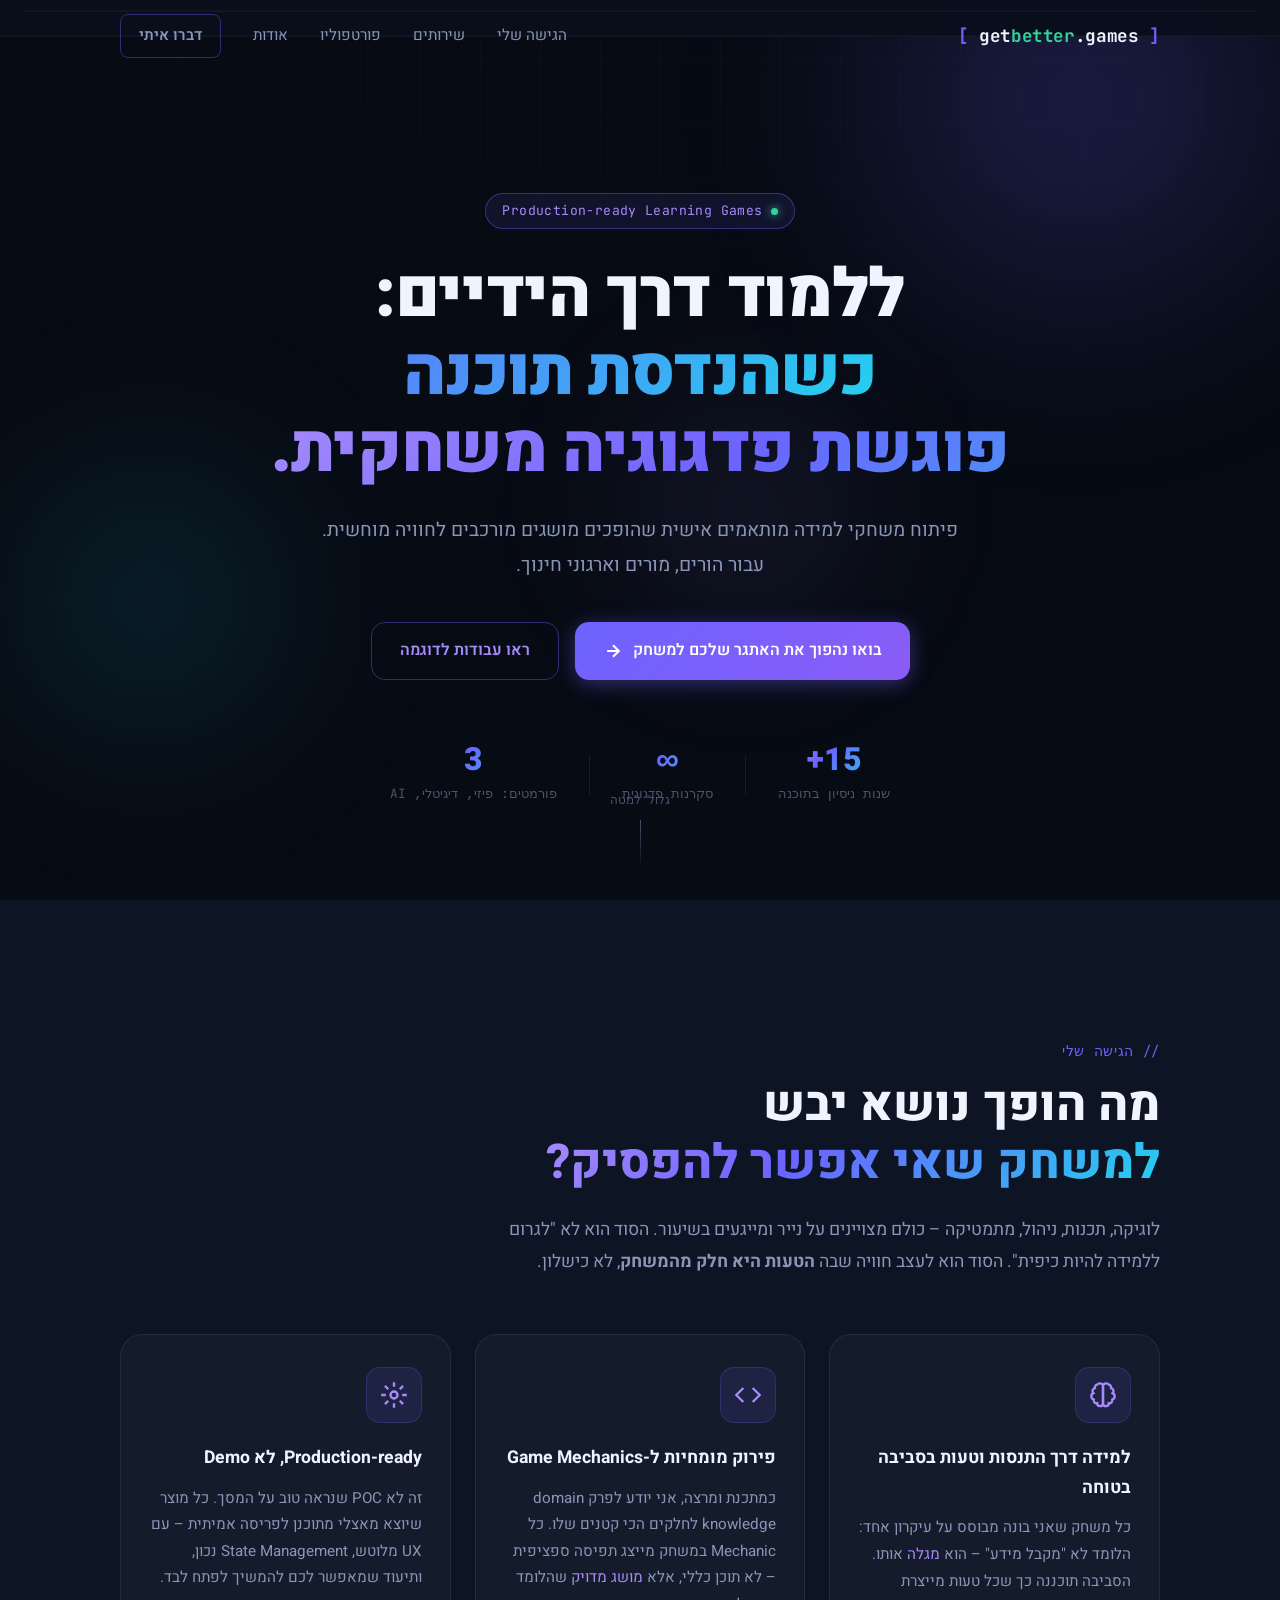
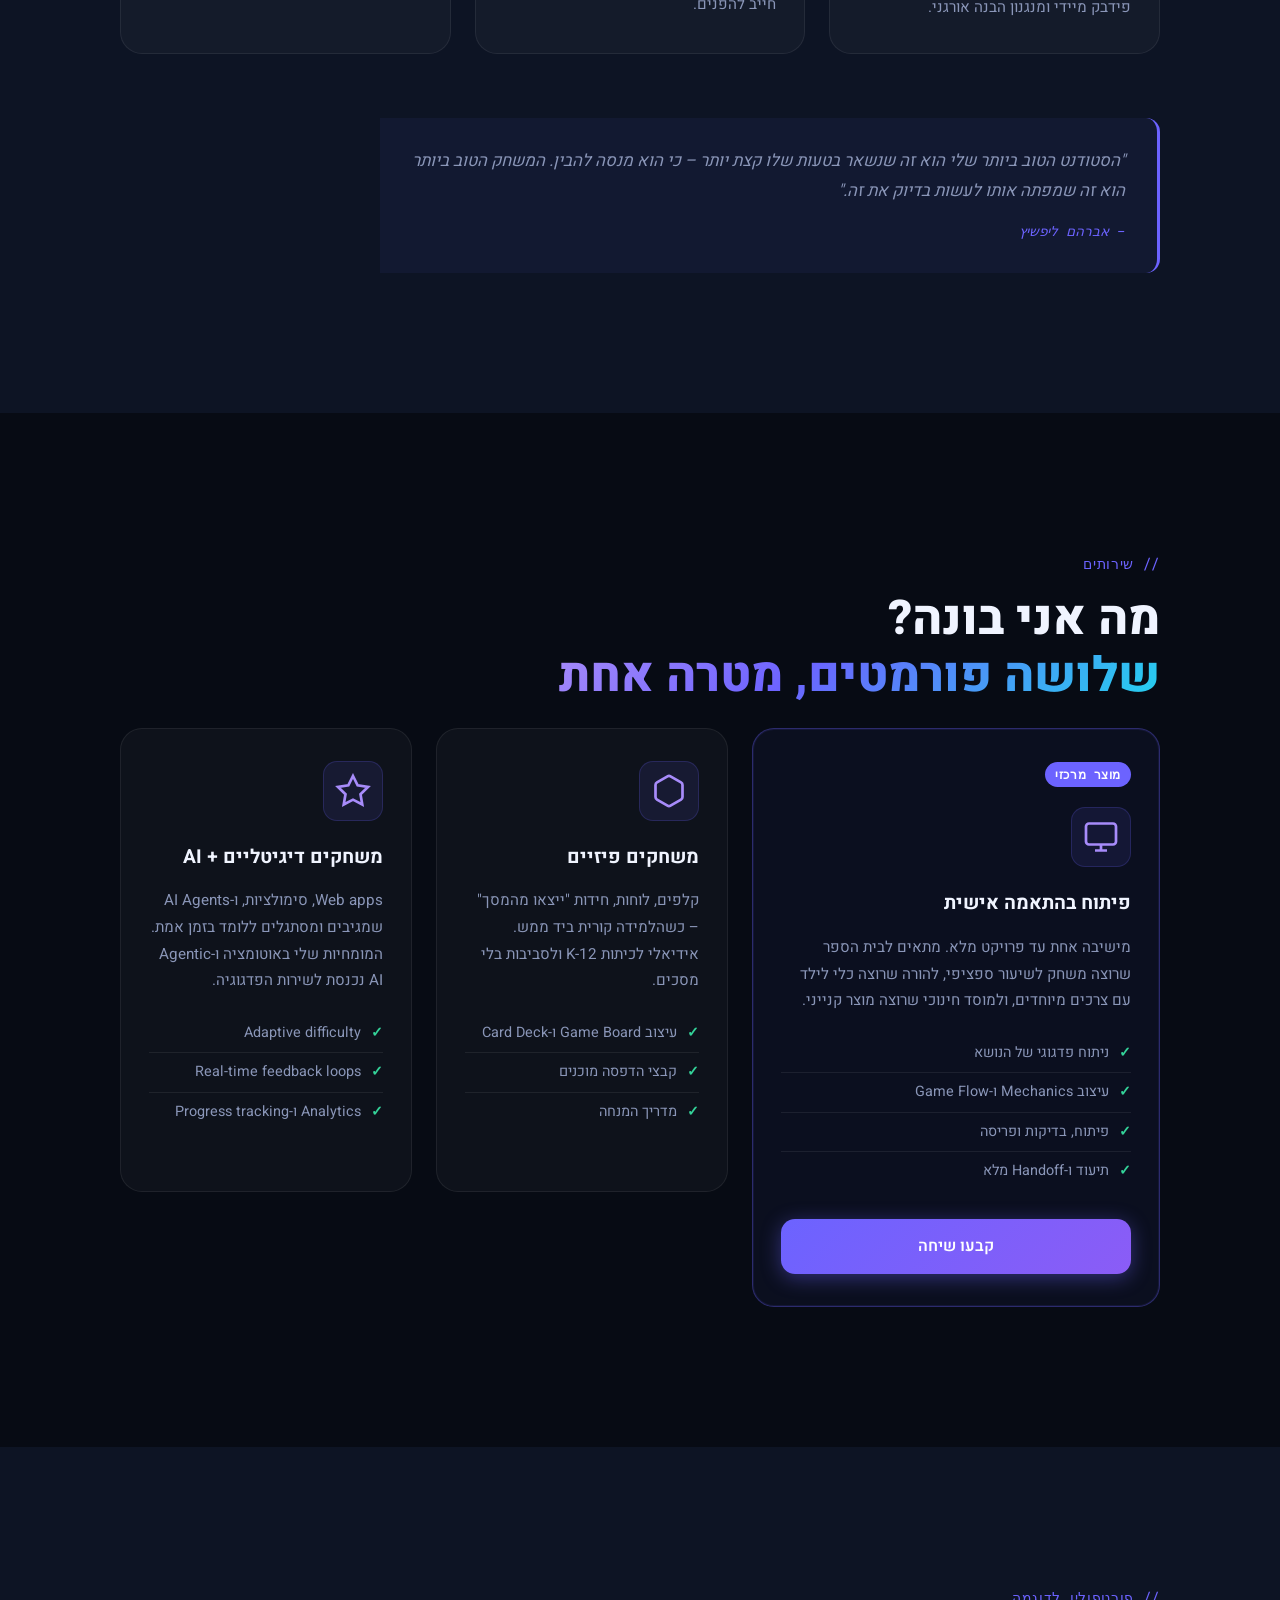
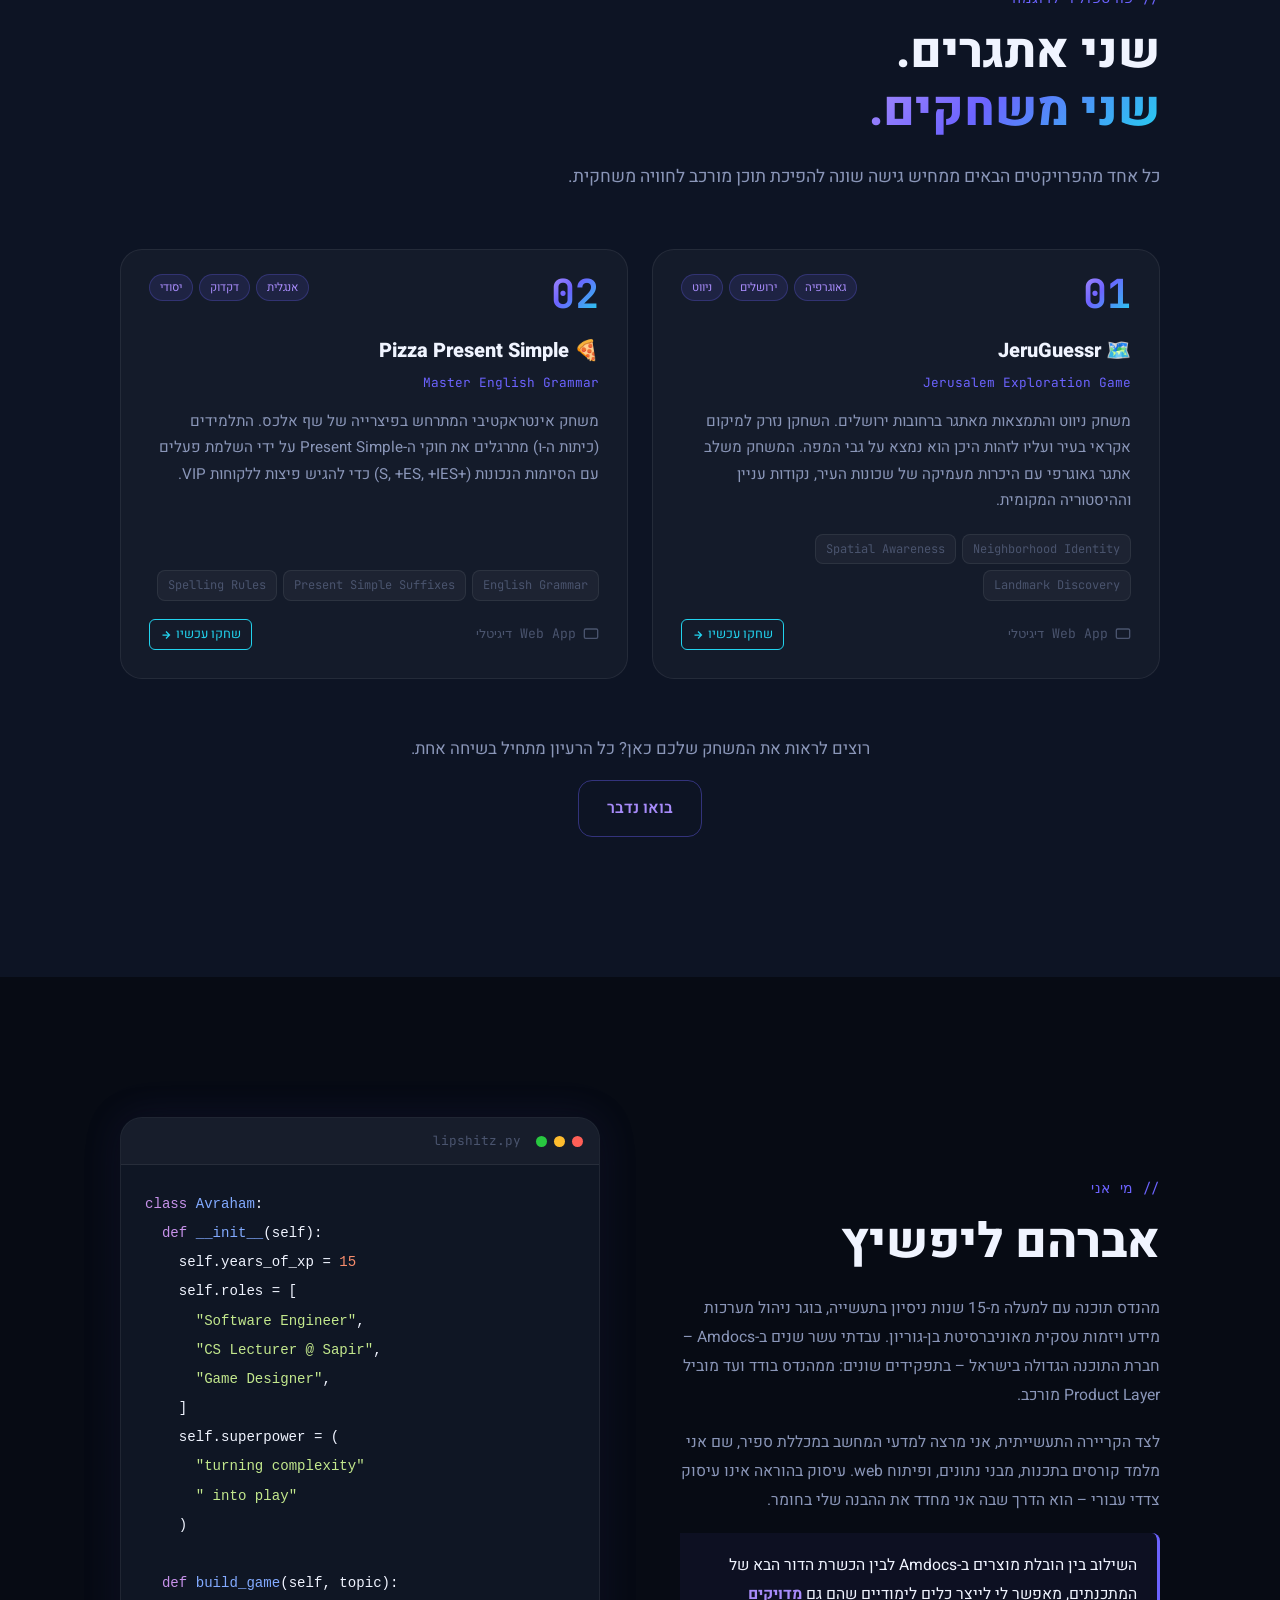
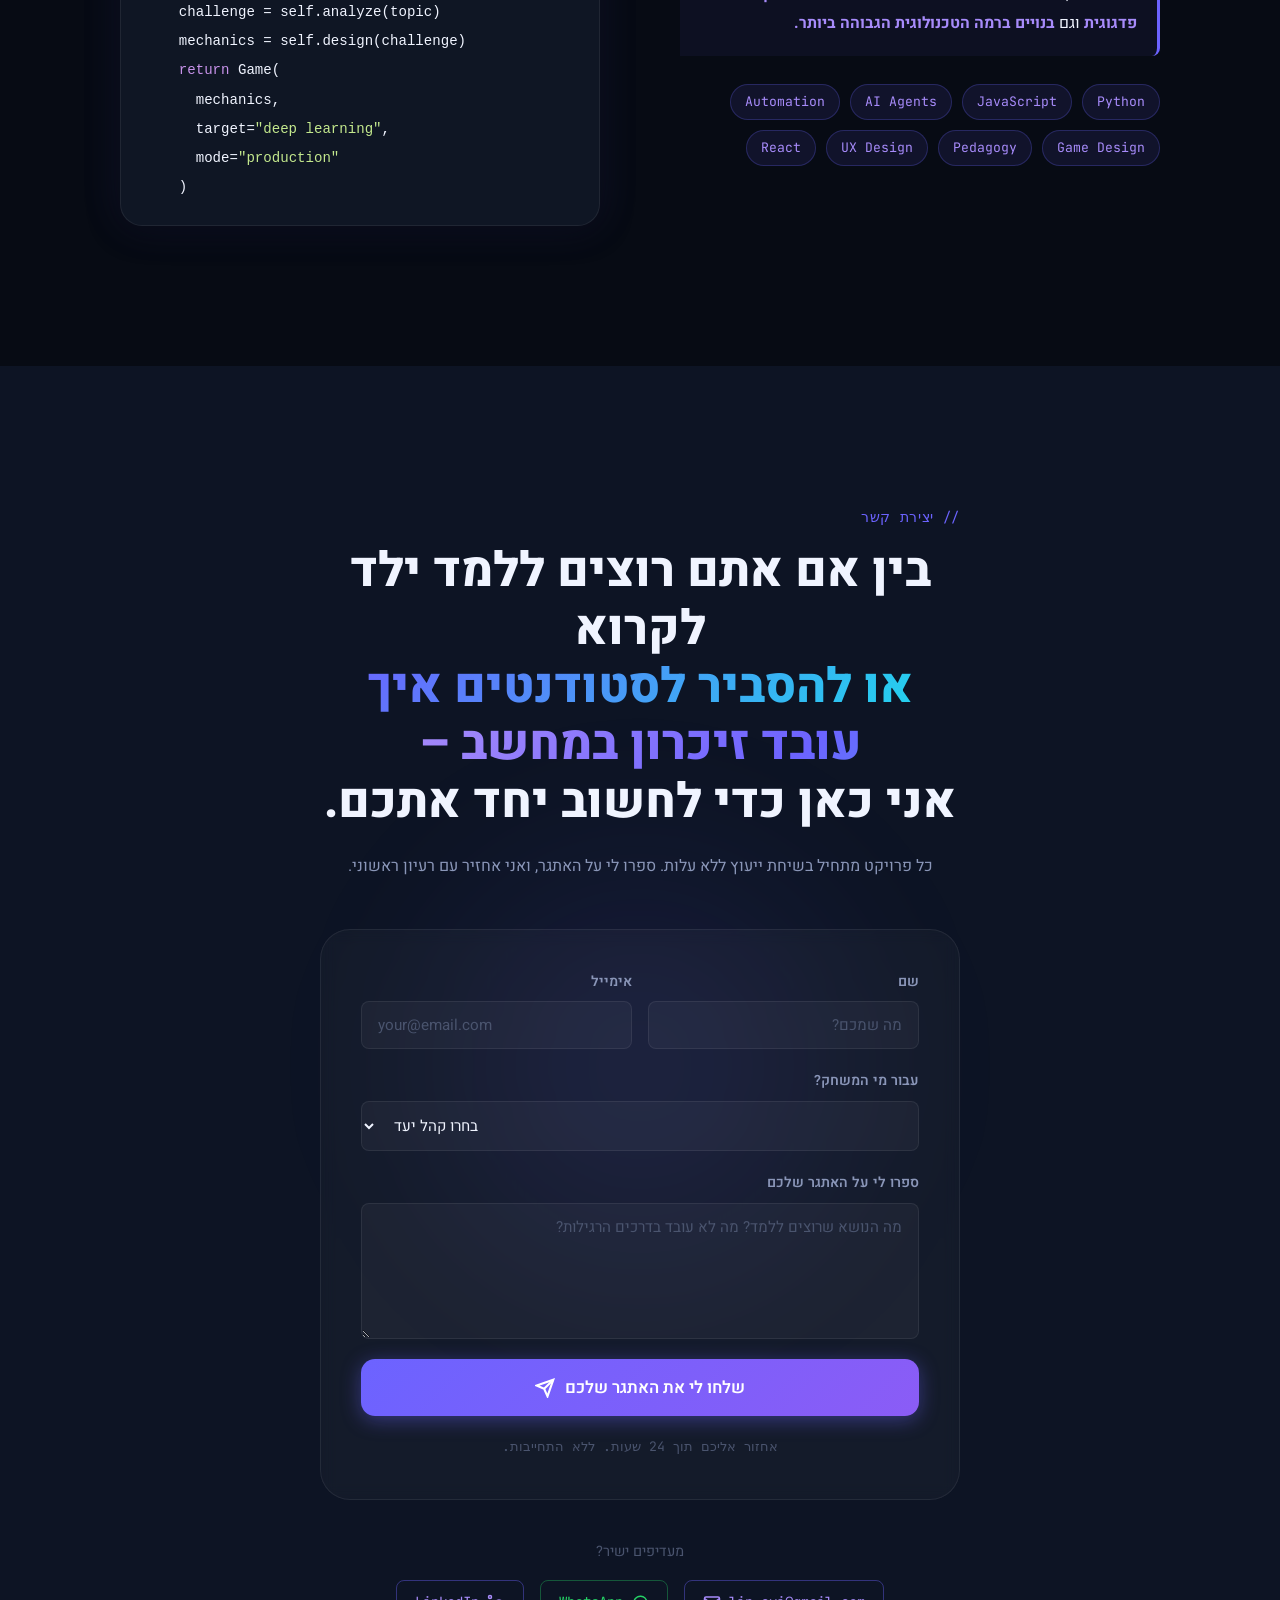
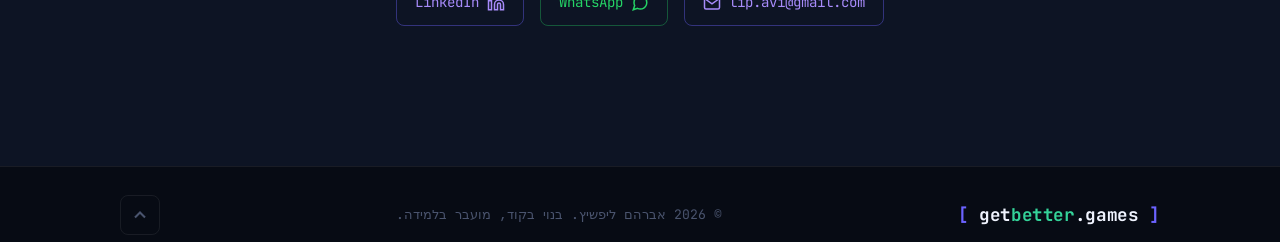
==== index.html @ 262bc6d1 "Initial commit with portfolio cleanup and CNAME for getbetter.games" ====
<!DOCTYPE html>
<html lang="he" dir="rtl">

<head>
  <meta charset="UTF-8" />
  <meta name="viewport" content="width=device-width, initial-scale=1.0" />
  <title>GetBetter.Games – פיתוח משחקי למידה מותאמים אישית | אברהם ליפשיץ</title>
  <meta name="description"
    content="פיתוח משחקי למידה מותאמים אישית לבתי ספר, הורים וארגוני חינוך. אברהם ליפשיץ – מהנדס תוכנה ומרצה בעל 15 שנות ניסיון, הופך נושאים מורכבים לחוויה משחקית מוחשית." />
  <meta property="og:title" content="GetBetter.Games – פיתוח משחקי למידה" />
  <meta property="og:description" content="כשהנדסת תוכנה פוגשת פדגוגיה משחקית. Production-ready learning games." />
  <meta property="og:type" content="website" />
  <link rel="preconnect" href="https://fonts.googleapis.com" />
  <link rel="preconnect" href="https://fonts.gstatic.com" crossorigin />
  <link
    href="https://fonts.googleapis.com/css2?family=Heebo:wght@300;400;500;600;700;800;900&family=JetBrains+Mono:wght@400;700&display=swap"
    rel="stylesheet" />
  <link rel="stylesheet" href="style.css" />
</head>

<body>

  <!-- ═══════════════ NAV ═══════════════ -->
  <header class="nav-bar" id="nav-bar">
    <div class="nav-inner container">
      <a href="#" class="logo" aria-label="GetBetter.Games">
        <span class="logo-bracket">[</span>
        <span class="logo-text">get<span class="accent">better</span>.games</span>
        <span class="logo-bracket">]</span>
      </a>
      <nav class="nav-links" aria-label="ניווט ראשי">
        <a href="#approach">הגישה שלי</a>
        <a href="#services">שירותים</a>
        <a href="#portfolio">פורטפוליו</a>
        <a href="#about">אודות</a>
        <a href="#contact" class="btn btn-ghost-small">דברו איתי</a>
      </nav>
      <button class="nav-hamburger" id="nav-hamburger" aria-label="תפריט">
        <span></span><span></span><span></span>
      </button>
    </div>
  </header>

  <div class="mobile-menu" id="mobile-menu">
    <nav>
      <a href="#approach" class="mobile-link">הגישה שלי</a>
      <a href="#services" class="mobile-link">שירותים</a>
      <a href="#portfolio" class="mobile-link">פורטפוליו</a>
      <a href="#about" class="mobile-link">אודות</a>
      <a href="#contact" class="mobile-link">יצירת קשר</a>
    </nav>
  </div>

  <main>

    <!-- ═══════════════ HERO ═══════════════ -->
    <section class="hero" id="home">
      <div class="hero-bg-grid"></div>
      <div class="hero-orb orb-1"></div>
      <div class="hero-orb orb-2"></div>
      <div class="hero-orb orb-3"></div>
      <div class="container hero-content">
        <div class="hero-badge">
          <span class="badge-dot"></span>
          <span>Production-ready Learning Games</span>
        </div>
        <h1 class="hero-title">
          ללמוד דרך הידיים:<br />
          <span class="gradient-text">כשהנדסת תוכנה<br />פוגשת פדגוגיה משחקית.</span>
        </h1>
        <p class="hero-subtitle">
          פיתוח משחקי למידה מותאמים אישית שהופכים מושגים מורכבים לחוויה מוחשית.<br />
          עבור הורים, מורים וארגוני חינוך.
        </p>
        <div class="hero-cta-group">
          <a href="#contact" class="btn btn-primary" id="hero-cta">
            <span>בואו נהפוך את האתגר שלכם למשחק</span>
            <svg width="20" height="20" viewBox="0 0 24 24" fill="none" stroke="currentColor" stroke-width="2.5">
              <path d="M5 12h14M12 5l7 7-7 7" />
            </svg>
          </a>
          <a href="#portfolio" class="btn btn-outline" id="hero-see-work">ראו עבודות לדוגמה</a>
        </div>
        <div class="hero-stats">
          <div class="stat">
            <span class="stat-number">15+</span>
            <span class="stat-label">שנות ניסיון בתוכנה</span>
          </div>
          <div class="stat-divider"></div>
          <div class="stat">
            <span class="stat-number">∞</span>
            <span class="stat-label">סקרנות פדגוגית</span>
          </div>
          <div class="stat-divider"></div>
          <div class="stat">
            <span class="stat-number">3</span>
            <span class="stat-label">פורמטים: פיזי, דיגיטלי, AI</span>
          </div>
        </div>
      </div>
      <div class="hero-scroll-hint">
        <span>גלול למטה</span>
        <div class="scroll-line"></div>
      </div>
    </section>

    <!-- ═══════════════ APPROACH ═══════════════ -->
    <section class="approach section" id="approach">
      <div class="container">
        <div class="section-label">// הגישה שלי</div>
        <h2 class="section-title">מה הופך נושא יבש<br /><span class="gradient-text">למשחק שאי אפשר להפסיק?</span></h2>
        <p class="section-sub">
          לוגיקה, תכנות, ניהול, מתמטיקה – כולם מצויינים על נייר ומייגעים בשיעור.
          הסוד הוא לא "לגרום ללמידה להיות כיפית". הסוד הוא לעצב חוויה שבה
          <strong>הטעות היא חלק מהמשחק</strong>, לא כישלון.
        </p>

        <div class="approach-grid">
          <div class="approach-card" id="approach-card-1">
            <div class="approach-icon">
              <svg width="28" height="28" viewBox="0 0 24 24" fill="none" stroke="currentColor" stroke-width="2">
                <path
                  d="M9.5 2A2.5 2.5 0 0 1 12 4.5v15a2.5 2.5 0 0 1-4.96-.46 2.5 2.5 0 0 1-2.96-3.08 3 3 0 0 1-.34-5.58 2.5 2.5 0 0 1 1.32-4.24 2.5 2.5 0 0 1 1.98-3A2.5 2.5 0 0 1 9.5 2Z" />
                <path
                  d="M14.5 2A2.5 2.5 0 0 0 12 4.5v15a2.5 2.5 0 0 0 4.96-.46 2.5 2.5 0 0 0 2.96-3.08 3 3 0 0 0 .34-5.58 2.5 2.5 0 0 0-1.32-4.24 2.5 2.5 0 0 0-1.98-3A2.5 2.5 0 0 0 14.5 2Z" />
              </svg>
            </div>
            <h3>למידה דרך התנסות וטעות בסביבה בטוחה</h3>
            <p>כל משחק שאני בונה מבוסס על עיקרון אחד: הלומד לא "מקבל מידע" – הוא <em>מגלה</em> אותו. הסביבה תוכננה כך
              שכל טעות מייצרת פידבק מיידי ומנגנון הבנה אורגני.</p>
          </div>
          <div class="approach-card" id="approach-card-2">
            <div class="approach-icon">
              <svg width="28" height="28" viewBox="0 0 24 24" fill="none" stroke="currentColor" stroke-width="2">
                <polyline points="16 18 22 12 16 6" />
                <polyline points="8 6 2 12 8 18" />
              </svg>
            </div>
            <h3>פירוק מומחיות ל-Game Mechanics</h3>
            <p>כמתכנת ומרצה, אני יודע לפרק domain knowledge לחלקים הכי קטנים שלו. כל Mechanic במשחק מייצג תפיסה ספציפית
              – לא תוכן כללי, אלא <em>מושג מדויק</em> שהלומד חייב להפנים.</p>
          </div>
          <div class="approach-card" id="approach-card-3">
            <div class="approach-icon">
              <svg width="28" height="28" viewBox="0 0 24 24" fill="none" stroke="currentColor" stroke-width="2">
                <circle cx="12" cy="12" r="3" />
                <path
                  d="M12 1v4M12 19v4M4.22 4.22l2.83 2.83M16.95 16.95l2.83 2.83M1 12h4M19 12h4M4.22 19.78l2.83-2.83M16.95 7.05l2.83-2.83" />
              </svg>
            </div>
            <h3>Production-ready, לא Demo</h3>
            <p>זה לא POC שנראה טוב על המסך. כל מוצר שיוצא מאצלי מתוכנן לפריסה אמיתית – עם UX מלוטש, State Management
              נכון, ותיעוד שמאפשר לכם להמשיך לפתח לבד.</p>
          </div>
        </div>

        <div class="approach-quote">
          <blockquote>
            "הסטודנט הטוב ביותר שלי הוא זה שנשאר בטעות שלו קצת יותר –
            כי הוא מנסה להבין. המשחק הטוב ביותר הוא זה שמפתה אותו לעשות בדיוק את זה."
          </blockquote>
          <cite>– אברהם ליפשיץ</cite>
        </div>
      </div>
    </section>

    <!-- ═══════════════ SERVICES ═══════════════ -->
    <section class="services section" id="services">
      <div class="container">
        <div class="section-label">// שירותים</div>
        <h2 class="section-title">מה אני בונה?<br /><span class="gradient-text">שלושה פורמטים, מטרה אחת</span></h2>

        <div class="services-grid">

          <div class="service-card service-card--featured" id="service-custom">
            <div class="service-tag">מוצר מרכזי</div>
            <div class="service-icon-wrap">
              <svg width="36" height="36" viewBox="0 0 24 24" fill="none" stroke="currentColor" stroke-width="1.8">
                <rect x="2" y="3" width="20" height="14" rx="2" />
                <line x1="8" y1="21" x2="16" y2="21" />
                <line x1="12" y1="17" x2="12" y2="21" />
              </svg>
            </div>
            <h3>פיתוח בהתאמה אישית</h3>
            <p>מישיבה אחת עד פרויקט מלא. מתאים לבית הספר שרוצה משחק לשיעור ספציפי, להורה שרוצה כלי לילד עם צרכים
              מיוחדים, ולמוסד חינוכי שרוצה מוצר קנייני.</p>
            <ul class="service-list">
              <li><span class="check">✓</span> ניתוח פדגוגי של הנושא</li>
              <li><span class="check">✓</span> עיצוב Mechanics ו-Game Flow</li>
              <li><span class="check">✓</span> פיתוח, בדיקות ופריסה</li>
              <li><span class="check">✓</span> תיעוד ו-Handoff מלא</li>
            </ul>
            <a href="#contact" class="btn btn-primary service-btn" id="service-custom-cta">קבעו שיחה</a>
          </div>

          <div class="service-card" id="service-physical">
            <div class="service-icon-wrap">
              <svg width="36" height="36" viewBox="0 0 24 24" fill="none" stroke="currentColor" stroke-width="1.8">
                <path
                  d="M21 16V8a2 2 0 0 0-1-1.73l-7-4a2 2 0 0 0-2 0l-7 4A2 2 0 0 0 3 8v8a2 2 0 0 0 1 1.73l7 4a2 2 0 0 0 2 0l7-4A2 2 0 0 0 21 16z" />
              </svg>
            </div>
            <h3>משחקים פיזיים</h3>
            <p>קלפים, לוחות, חידות "ייצאו מהמסך" – כשהלמידה קורית ביד ממש. אידיאלי לכיתות K-12 ולסביבות בלי מסכים.</p>
            <ul class="service-list">
              <li><span class="check">✓</span> עיצוב Game Board ו-Card Deck</li>
              <li><span class="check">✓</span> קבצי הדפסה מוכנים</li>
              <li><span class="check">✓</span> מדריך המנחה</li>
            </ul>
          </div>

          <div class="service-card" id="service-digital">
            <div class="service-icon-wrap">
              <svg width="36" height="36" viewBox="0 0 24 24" fill="none" stroke="currentColor" stroke-width="1.8">
                <polygon
                  points="12 2 15.09 8.26 22 9.27 17 14.14 18.18 21.02 12 17.77 5.82 21.02 7 14.14 2 9.27 8.91 8.26 12 2" />
              </svg>
            </div>
            <h3>משחקים דיגיטליים + AI</h3>
            <p>Web apps, סימולציות, ו-AI Agents שמגיבים ומסתגלים ללומד בזמן אמת. המומחיות שלי באוטומציה ו-Agentic AI
              נכנסת לשירות הפדגוגיה.</p>
            <ul class="service-list">
              <li><span class="check">✓</span> Adaptive difficulty</li>
              <li><span class="check">✓</span> Real-time feedback loops</li>
              <li><span class="check">✓</span> Analytics ו-Progress tracking</li>
            </ul>
          </div>

        </div>
      </div>
    </section>

    <!-- ═══════════════ PORTFOLIO ═══════════════ -->
    <section class="portfolio section" id="portfolio">
      <div class="container">
        <div class="section-label">// פורטפוליו לדוגמה</div>
        <h2 class="section-title">שני אתגרים.<br /><span class="gradient-text">שני משחקים.</span></h2>
        <p class="section-sub">כל אחד מהפרויקטים הבאים ממחיש גישה שונה להפיכת תוכן מורכב לחוויה משחקית.</p>

        <div class="portfolio-grid">

          <article class="portfolio-card" id="portfolio-jeruguesser">
            <div class="portfolio-card-header">
              <div class="portfolio-number">01</div>
              <div class="portfolio-tags">
                <span class="tag">גאוגרפיה</span>
                <span class="tag">ירושלים</span>
                <span class="tag">ניווט</span>
              </div>
            </div>
            <div class="portfolio-card-body">
              <h3>🗺️ JeruGuessr</h3>
              <p class="portfolio-tagline">Jerusalem Exploration Game</p>
              <p class="portfolio-desc">
                משחק ניווט והתמצאות מאתגר ברחובות ירושלים. השחקן נזרק למיקום אקראי בעיר ועליו לזהות היכן הוא נמצא על גבי
                המפה. המשחק משלב אתגר גאוגרפי עם היכרות מעמיקה של שכונות העיר, נקודות עניין וההיסטוריה המקומית.
              </p>
              <div class="portfolio-skills">
                <span>Neighborhood Identity</span>
                <span>Spatial Awareness</span>
                <span>Landmark Discovery</span>
              </div>
              <div class="portfolio-format-row"
                style="display: flex; justify-content: space-between; align-items: center; margin-top: auto;">
                <div class="portfolio-format">
                  <svg width="16" height="16" viewBox="0 0 24 24" fill="none" stroke="currentColor" stroke-width="2">
                    <rect x="2" y="3" width="20" height="14" rx="2" />
                  </svg>
                  <span>Web App דיגיטלי</span>
                </div>
                <a href="https://jeruguesser.getbetter.games" target="_blank" rel="noopener noreferrer"
                  class="btn-play-now"
                  style="font-size: 0.8rem; color: var(--accent-cyan); display: flex; align-items: center; gap: 4px; border: 1px solid var(--accent-cyan); padding: 4px 10px; border-radius: 6px; transition: all 0.2s;">
                  <span>שחקו עכשיו</span>
                  <svg width="12" height="12" viewBox="0 0 24 24" fill="none" stroke="currentColor" stroke-width="2.5">
                    <path d="M5 12h14M12 5l7 7-7 7" />
                  </svg>
                </a>
              </div>
            </div>
          </article>

          <article class="portfolio-card" id="portfolio-pizza">
            <div class="portfolio-card-header">
              <div class="portfolio-number">02</div>
              <div class="portfolio-tags">
                <span class="tag">אנגלית</span>
                <span class="tag">דקדוק</span>
                <span class="tag">יסודי</span>
              </div>
            </div>
            <div class="portfolio-card-body">
              <h3>🍕 Pizza Present Simple</h3>
              <p class="portfolio-tagline">Master English Grammar</p>
              <p class="portfolio-desc">
                משחק אינטראקטיבי המתרחש בפיצרייה של שף אלכס. התלמידים (כיתות ה-ו) מתרגלים את חוקי ה-Present Simple על ידי
                השלמת פעלים עם הסיומות הנכונות (+S, +ES, +IES) כדי להגיש פיצות ללקוחות VIP.
              </p>
              <div class="portfolio-skills">
                <span>English Grammar</span>
                <span>Present Simple Suffixes</span>
                <span>Spelling Rules</span>
              </div>
              <div class="portfolio-format-row"
                style="display: flex; justify-content: space-between; align-items: center; margin-top: auto;">
                <div class="portfolio-format">
                  <svg width="16" height="16" viewBox="0 0 24 24" fill="none" stroke="currentColor" stroke-width="2">
                    <rect x="2" y="3" width="20" height="14" rx="2" />
                  </svg>
                  <span>Web App דיגיטלי</span>
                </div>
                <a href="https://pizza-present-simple.getbetter.games" target="_blank" rel="noopener noreferrer"
                  class="btn-play-now"
                  style="font-size: 0.8rem; color: var(--accent-cyan); display: flex; align-items: center; gap: 4px; border: 1px solid var(--accent-cyan); padding: 4px 10px; border-radius: 6px; transition: all 0.2s;">
                  <span>שחקו עכשיו</span>
                  <svg width="12" height="12" viewBox="0 0 24 24" fill="none" stroke="currentColor" stroke-width="2.5">
                    <path d="M5 12h14M12 5l7 7-7 7" />
                  </svg>
                </a>
              </div>
            </div>
          </article>

        </div>

        <div class="portfolio-cta">
          <p>רוצים לראות את המשחק שלכם כאן? כל הרעיון מתחיל בשיחה אחת.</p>
          <a href="#contact" class="btn btn-outline" id="portfolio-to-contact">בואו נדבר</a>
        </div>
      </div>
    </section>

    <!-- ═══════════════ ABOUT ═══════════════ -->
    <section class="about section" id="about">
      <div class="container about-container">
        <div class="about-text">
          <div class="section-label">// מי אני</div>
          <h2 class="section-title">אברהם ליפשיץ</h2>
          <div class="about-body">
            <p>
              מהנדס תוכנה עם למעלה מ-15 שנות ניסיון בתעשייה, בוגר ניהול מערכות מידע ויזמות עסקית מאוניברסיטת בן-גוריון.
              עבדתי עשר שנים ב-Amdocs – חברת התוכנה הגדולה בישראל – בתפקידים שונים: ממהנדס בודד ועד מוביל Product Layer
              מורכב.
            </p>
            <p>
              לצד הקריירה התעשייתית, אני מרצה למדעי המחשב במכללת ספיר, שם אני מלמד קורסים בתכנות, מבני נתונים, ופיתוח
              web. עיסוק בהוראה אינו עיסוק צדדי עבורי – הוא הדרך שבה אני מחדד את ההבנה שלי בחומר.
            </p>
            <p class="about-highlight">
              השילוב בין הובלת מוצרים ב-Amdocs לבין הכשרת הדור הבא של המתכנתים, מאפשר לי לייצר כלים לימודיים שהם גם
              <strong>מדויקים פדגוגית</strong> וגם <strong>בנויים ברמה הטכנולוגית הגבוהה ביותר.</strong>
            </p>
          </div>
          <div class="about-skills">
            <span class="skill-pill">Python</span>
            <span class="skill-pill">JavaScript</span>
            <span class="skill-pill">AI Agents</span>
            <span class="skill-pill">Automation</span>
            <span class="skill-pill">Game Design</span>
            <span class="skill-pill">Pedagogy</span>
            <span class="skill-pill">UX Design</span>
            <span class="skill-pill">React</span>
          </div>
        </div>
        <div class="about-visual" aria-hidden="true">
          <div class="code-window">
            <div class="code-window-bar">
              <span class="dot red"></span>
              <span class="dot yellow"></span>
              <span class="dot green"></span>
              <span class="code-window-title">lipshitz.py</span>
            </div>
            <pre class="code-content"><code><span class="kw">class</span> <span class="cls">Avraham</span>:
  <span class="kw">def</span> <span class="fn">__init__</span>(self):
    self.years_of_xp = <span class="num">15</span>
    self.roles = [
      <span class="str">"Software Engineer"</span>,
      <span class="str">"CS Lecturer @ Sapir"</span>,
      <span class="str">"Game Designer"</span>,
    ]
    self.superpower = (
      <span class="str">"turning complexity"</span>
      <span class="str">" into play"</span>
    )

  <span class="kw">def</span> <span class="fn">build_game</span>(self, topic):
    challenge = self.analyze(topic)
    mechanics = self.design(challenge)
    <span class="kw">return</span> Game(
      mechanics,
      target=<span class="str">"deep learning"</span>,
      mode=<span class="str">"production"</span>
    )</code></pre>
          </div>
        </div>
      </div>
    </section>

    <!-- ═══════════════ CONTACT ═══════════════ -->
    <section class="contact section" id="contact">
      <div class="contact-bg-orb"></div>
      <div class="container contact-inner">
        <div class="section-label">// יצירת קשר</div>
        <h2 class="section-title">
          בין אם אתם רוצים ללמד ילד לקרוא<br />
          <span class="gradient-text">או להסביר לסטודנטים איך עובד זיכרון במחשב –</span><br />
          אני כאן כדי לחשוב יחד אתכם.
        </h2>
        <p class="contact-sub">כל פרויקט מתחיל בשיחת ייעוץ ללא עלות. ספרו לי על האתגר, ואני אחזיר עם רעיון ראשוני.</p>

        <form class="contact-form" id="contact-form" novalidate>
          <div class="form-row">
            <div class="form-group">
              <label for="contact-name">שם</label>
              <input type="text" id="contact-name" name="name" placeholder="מה שמכם?" required />
            </div>
            <div class="form-group">
              <label for="contact-email">אימייל</label>
              <input type="email" id="contact-email" name="email" placeholder="your@email.com" dir="ltr" required />
            </div>
          </div>
          <div class="form-group">
            <label for="contact-audience">עבור מי המשחק?</label>
            <select id="contact-audience" name="audience">
              <option value="" disabled selected>בחרו קהל יעד</option>
              <option value="kids">ילדים (גן–כיתה ו')</option>
              <option value="teens">בני נוער (חטיבה–תיכון)</option>
              <option value="students">סטודנטים / מכללה</option>
              <option value="org">ארגון / עסק</option>
              <option value="other">אחר</option>
            </select>
          </div>
          <div class="form-group">
            <label for="contact-message">ספרו לי על האתגר שלכם</label>
            <textarea id="contact-message" name="message" rows="5"
              placeholder="מה הנושא שרוצים ללמד? מה לא עובד בדרכים הרגילות?"></textarea>
          </div>
          <button type="submit" class="btn btn-primary contact-submit" id="contact-submit">
            <span>שלחו לי את האתגר שלכם</span>
            <svg width="20" height="20" viewBox="0 0 24 24" fill="none" stroke="currentColor" stroke-width="2.5">
              <line x1="22" y1="2" x2="11" y2="13" />
              <polygon points="22 2 15 22 11 13 2 9 22 2" />
            </svg>
          </button>
          <p class="form-note">אחזור אליכם תוך 24 שעות. ללא התחייבות.</p>
        </form>

        <div class="contact-alternatives">
          <p>מעדיפים ישיר?</p>
          <div class="contact-links">
            <a href="mailto:lip.avi@gmail.com" class="contact-link" id="contact-email-link" dir="ltr">
              <svg width="18" height="18" viewBox="0 0 24 24" fill="none" stroke="currentColor" stroke-width="2">
                <path d="M4 4h16c1.1 0 2 .9 2 2v12c0 1.1-.9 2-2 2H4c-1.1 0-2-.9-2-2V6c0-1.1.9-2 2-2z" />
                <polyline points="22,6 12,13 2,6" />
              </svg>
              lip.avi@gmail.com
            </a>
            <a href="https://wa.me/972508853348" target="_blank" rel="noopener noreferrer"
              class="contact-link contact-link--whatsapp" id="contact-whatsapp-link">
              <svg width="18" height="18" viewBox="0 0 24 24" fill="none" stroke="currentColor" stroke-width="2">
                <path
                  d="M21 11.5a8.38 8.38 0 0 1-.9 3.8 8.5 8.5 0 0 1-7.6 4.7 8.38 8.38 0 0 1-3.8-.9L3 21l1.9-5.7a8.38 8.38 0 0 1-.9-3.8 8.5 8.5 0 0 1 4.7-7.6 8.38 8.38 0 0 1 3.8-.9h.5a8.48 8.48 0 0 1 8 8v.5z" />
              </svg>
              WhatsApp
            </a>
            <a href="https://www.linkedin.com/in/avrahamlipscitz/" target="_blank" rel="noopener noreferrer"
              class="contact-link" id="contact-linkedin-link">
              <svg width="18" height="18" viewBox="0 0 24 24" fill="none" stroke="currentColor" stroke-width="2">
                <path d="M16 8a6 6 0 0 1 6 6v7h-4v-7a2 2 0 0 0-2-2 2 2 0 0 0-2 2v7h-4v-7a6 6 0 0 1 6-6z" />
                <rect x="2" y="9" width="4" height="12" />
                <circle cx="4" cy="4" r="2" />
              </svg>
              LinkedIn
            </a>
          </div>
        </div>
      </div>
    </section>

  </main>

  <!-- ═══════════════ FOOTER ═══════════════ -->
  <footer class="footer">
    <div class="container footer-inner">
      <a href="#" class="logo footer-logo">
        <span class="logo-bracket">[</span>
        <span class="logo-text">get<span class="accent">better</span>.games</span>
        <span class="logo-bracket">]</span>
      </a>
      <p class="footer-copy">© 2026 אברהם ליפשיץ. בנוי בקוד, מועבר בלמידה.</p>
      <a href="#home" class="back-to-top" id="back-to-top" aria-label="חזרה לראש הדף">
        <svg width="20" height="20" viewBox="0 0 24 24" fill="none" stroke="currentColor" stroke-width="2.5">
          <polyline points="18 15 12 9 6 15" />
        </svg>
      </a>
    </div>
  </footer>

  <script src="main.js"></script>
</body>

</html>
---- style.css ----
/* ═══════════════════════════════════════════
   GETBETTER.GAMES — Premium RTL Stylesheet
   ═══════════════════════════════════════════ */

/* ─── Tokens ─── */
:root {
  --bg-0: #070b14;
  --bg-1: #0d1424;
  --bg-2: #101d35;
  --bg-card: rgba(255, 255, 255, 0.03);
  --bg-card-hover: rgba(255, 255, 255, 0.06);

  --accent-1: #6c63ff;
  --accent-2: #a78bfa;
  --accent-glow: rgba(108, 99, 255, 0.35);
  --accent-green: #34d399;
  --accent-cyan: #22d3ee;

  --text-primary: #f0f4ff;
  --text-secondary: #8a96b8;
  --text-muted: #4a546e;

  --border: rgba(255, 255, 255, 0.07);
  --border-accent: rgba(108, 99, 255, 0.4);

  --radius-sm: 8px;
  --radius-md: 14px;
  --radius-lg: 22px;
  --radius-xl: 30px;

  --shadow-card: 0 4px 32px rgba(0, 0, 0, 0.4);
  --shadow-glow: 0 0 60px rgba(108, 99, 255, 0.2);

  --gradient-text: linear-gradient(135deg, #a78bfa 0%, #6c63ff 40%, #22d3ee 100%);
  --gradient-btn: linear-gradient(135deg, #6c63ff 0%, #8b5cf6 100%);
  --gradient-hero: radial-gradient(ellipse 100% 80% at 60% 0%, rgba(108, 99, 255, 0.18) 0%, transparent 70%);

  --font-body: 'Heebo', sans-serif;
  --font-mono: 'JetBrains Mono', monospace;

  --nav-h: 72px;
  --section-gap: clamp(80px, 12vw, 140px);
}

/* ─── Reset ─── */
*, *::before, *::after { box-sizing: border-box; margin: 0; padding: 0; }

html {
  scroll-behavior: smooth;
  scroll-padding-top: var(--nav-h);
}

body {
  font-family: var(--font-body);
  background-color: var(--bg-0);
  color: var(--text-primary);
  direction: rtl;
  overflow-x: hidden;
  line-height: 1.7;
  -webkit-font-smoothing: antialiased;
}

img { max-width: 100%; display: block; }
a { text-decoration: none; color: inherit; }
ul { list-style: none; }

/* ─── Container ─── */
.container {
  max-width: 1160px;
  margin: 0 auto;
  padding: 0 clamp(20px, 5vw, 60px);
}

/* ─── Typography helpers ─── */
.gradient-text {
  background: var(--gradient-text);
  -webkit-background-clip: text;
  -webkit-text-fill-color: transparent;
  background-clip: text;
}

.section-label {
  font-family: var(--font-mono);
  font-size: 0.85rem;
  color: var(--accent-1);
  letter-spacing: 0.05em;
  margin-bottom: 14px;
}

.section-title {
  font-size: clamp(1.9rem, 4vw, 3rem);
  font-weight: 800;
  line-height: 1.2;
  margin-bottom: 22px;
}

.section-sub {
  font-size: 1.1rem;
  color: var(--text-secondary);
  max-width: 680px;
  margin-bottom: 56px;
  line-height: 1.8;
}

.section {
  padding: var(--section-gap) 0;
}

/* ─── Buttons ─── */
.btn {
  display: inline-flex;
  align-items: center;
  gap: 10px;
  font-family: var(--font-body);
  font-size: 1rem;
  font-weight: 600;
  padding: 14px 28px;
  border-radius: var(--radius-md);
  cursor: pointer;
  transition: all 0.25s ease;
  border: none;
  white-space: nowrap;
}

.btn-primary {
  background: var(--gradient-btn);
  color: #fff;
  box-shadow: 0 4px 20px rgba(108, 99, 255, 0.4);
}
.btn-primary:hover {
  transform: translateY(-2px);
  box-shadow: 0 8px 32px rgba(108, 99, 255, 0.6);
}
.btn-primary:active { transform: translateY(0); }

.btn-outline {
  background: transparent;
  color: var(--accent-2);
  border: 1.5px solid var(--border-accent);
}
.btn-outline:hover {
  background: rgba(108, 99, 255, 0.1);
  border-color: var(--accent-1);
}

.btn-ghost-small {
  background: transparent;
  border: 1.5px solid var(--border-accent);
  color: var(--accent-2);
  font-size: 0.9rem;
  padding: 8px 18px;
  border-radius: var(--radius-sm);
}
.btn-ghost-small:hover { background: rgba(108, 99, 255, 0.12); }


/* ══════════════════════════════════════════
   NAV
══════════════════════════════════════════ */
.nav-bar {
  position: fixed;
  top: 0;
  right: 0;
  left: 0;
  height: var(--nav-h);
  z-index: 100;
  transition: background 0.3s, box-shadow 0.3s;
}
.nav-bar.scrolled {
  background: rgba(7, 11, 20, 0.85);
  backdrop-filter: blur(16px);
  -webkit-backdrop-filter: blur(16px);
  box-shadow: 0 1px 0 var(--border);
}

.nav-inner {
  display: flex;
  align-items: center;
  justify-content: space-between;
  height: 100%;
}

.logo {
  font-family: var(--font-mono);
  font-size: 1.1rem;
  font-weight: 700;
  color: var(--text-primary);
  letter-spacing: -0.02em;
}
.logo-bracket { color: var(--accent-1); }
.accent { color: var(--accent-green); }

.nav-links {
  display: flex;
  align-items: center;
  gap: 32px;
}
.nav-links a {
  font-size: 0.95rem;
  color: var(--text-secondary);
  transition: color 0.2s;
}
.nav-links a:hover { color: var(--text-primary); }

.nav-hamburger {
  display: none;
  flex-direction: column;
  gap: 5px;
  background: none;
  border: none;
  cursor: pointer;
  padding: 4px;
}
.nav-hamburger span {
  display: block;
  width: 24px;
  height: 2px;
  background: var(--text-secondary);
  border-radius: 2px;
  transition: all 0.3s;
}

/* ─── Mobile Menu ─── */
.mobile-menu {
  position: fixed;
  top: var(--nav-h);
  right: 0;
  left: 0;
  background: rgba(10, 15, 28, 0.98);
  backdrop-filter: blur(20px);
  z-index: 99;
  padding: 24px;
  transform: translateY(-110%);
  transition: transform 0.35s cubic-bezier(0.4, 0, 0.2, 1);
  border-bottom: 1px solid var(--border);
}
.mobile-menu.open { transform: translateY(0); }
.mobile-link {
  display: block;
  padding: 14px 0;
  font-size: 1.15rem;
  font-weight: 600;
  color: var(--text-secondary);
  border-bottom: 1px solid var(--border);
  transition: color 0.2s;
}
.mobile-link:hover { color: var(--text-primary); }


/* ══════════════════════════════════════════
   HERO
══════════════════════════════════════════ */
.hero {
  position: relative;
  min-height: 100svh;
  display: flex;
  flex-direction: column;
  align-items: center;
  justify-content: center;
  overflow: hidden;
  background: var(--bg-0);
}

.hero-bg-grid {
  position: absolute;
  inset: 0;
  background-image:
    linear-gradient(rgba(255,255,255,0.025) 1px, transparent 1px),
    linear-gradient(90deg, rgba(255,255,255,0.025) 1px, transparent 1px);
  background-size: 60px 60px;
  mask-image: radial-gradient(ellipse 80% 60% at 50% 0%, black 0%, transparent 80%);
  -webkit-mask-image: radial-gradient(ellipse 80% 60% at 50% 0%, black 0%, transparent 80%);
}

.hero-orb {
  position: absolute;
  border-radius: 50%;
  filter: blur(80px);
  pointer-events: none;
}
.orb-1 {
  width: 600px; height: 600px;
  background: radial-gradient(circle, rgba(108, 99, 255, 0.25) 0%, transparent 70%);
  top: -200px; right: -100px;
  animation: float1 12s ease-in-out infinite;
}
.orb-2 {
  width: 400px; height: 400px;
  background: radial-gradient(circle, rgba(34, 211, 238, 0.15) 0%, transparent 70%);
  bottom: 100px; left: -50px;
  animation: float2 15s ease-in-out infinite;
}
.orb-3 {
  width: 300px; height: 300px;
  background: radial-gradient(circle, rgba(167, 139, 250, 0.15) 0%, transparent 70%);
  top: 40%; right: 30%;
  animation: float3 10s ease-in-out infinite;
}

@keyframes float1 { 0%,100%{ transform: translate(0,0); } 50%{ transform: translate(30px,40px); } }
@keyframes float2 { 0%,100%{ transform: translate(0,0); } 50%{ transform: translate(-20px,-30px); } }
@keyframes float3 { 0%,100%{ transform: translate(0,0); } 40%{ transform: translate(15px,-20px); } }

.hero-content {
  position: relative;
  z-index: 2;
  text-align: center;
  display: flex;
  flex-direction: column;
  align-items: center;
  padding-top: 100px;
  animation: fadeUp 0.8s ease both;
}

@keyframes fadeUp {
  from { opacity: 0; transform: translateY(28px); }
  to   { opacity: 1; transform: translateY(0); }
}

.hero-badge {
  display: inline-flex;
  align-items: center;
  gap: 8px;
  background: rgba(108, 99, 255, 0.1);
  border: 1px solid var(--border-accent);
  border-radius: 999px;
  padding: 6px 16px;
  font-size: 0.82rem;
  font-family: var(--font-mono);
  color: var(--accent-2);
  margin-bottom: 28px;
  letter-spacing: 0.03em;
}
.badge-dot {
  width: 7px; height: 7px;
  border-radius: 50%;
  background: var(--accent-green);
  box-shadow: 0 0 8px var(--accent-green);
  animation: pulse-dot 2s ease-in-out infinite;
}
@keyframes pulse-dot {
  0%,100% { opacity: 1; } 50% { opacity: 0.4; }
}

.hero-title {
  font-size: clamp(2.2rem, 5.5vw, 4.2rem);
  font-weight: 900;
  line-height: 1.15;
  margin-bottom: 24px;
  letter-spacing: -0.02em;
}

.hero-subtitle {
  font-size: clamp(1rem, 2vw, 1.2rem);
  color: var(--text-secondary);
  max-width: 640px;
  margin-bottom: 40px;
  line-height: 1.8;
}

.hero-cta-group {
  display: flex;
  gap: 16px;
  flex-wrap: wrap;
  justify-content: center;
  margin-bottom: 64px;
}

.hero-stats {
  display: flex;
  align-items: center;
  gap: 32px;
  flex-wrap: wrap;
  justify-content: center;
}
.stat { text-align: center; }
.stat-number {
  display: block;
  font-size: 2rem;
  font-weight: 800;
  background: var(--gradient-text);
  -webkit-background-clip: text;
  -webkit-text-fill-color: transparent;
  background-clip: text;
  line-height: 1;
  margin-bottom: 4px;
}
.stat-label {
  font-size: 0.8rem;
  color: var(--text-muted);
  font-family: var(--font-mono);
}
.stat-divider {
  width: 1px; height: 40px;
  background: var(--border);
}

.hero-scroll-hint {
  position: absolute;
  bottom: 32px;
  left: 50%;
  transform: translateX(-50%);
  display: flex;
  flex-direction: column;
  align-items: center;
  gap: 10px;
  font-size: 0.75rem;
  color: var(--text-muted);
  font-family: var(--font-mono);
  animation: fadeIn 2s 1.5s both;
}
.scroll-line {
  width: 1px; height: 48px;
  background: linear-gradient(to bottom, var(--text-muted), transparent);
  animation: grow-line 2s 2s ease-in-out infinite;
}
@keyframes grow-line {
  0% { transform: scaleY(0); transform-origin: top; opacity: 0; }
  50% { transform: scaleY(1); opacity: 1; }
  100% { transform: scaleY(1); opacity: 0; }
}
@keyframes fadeIn { from { opacity: 0; } to { opacity: 1; } }


/* ══════════════════════════════════════════
   APPROACH
══════════════════════════════════════════ */
.approach { background: var(--bg-1); }

.approach-grid {
  display: grid;
  grid-template-columns: repeat(auto-fit, minmax(280px, 1fr));
  gap: 24px;
  margin-bottom: 64px;
}

.approach-card {
  background: var(--bg-card);
  border: 1px solid var(--border);
  border-radius: var(--radius-lg);
  padding: 32px 28px;
  transition: all 0.3s ease;
  position: relative;
  overflow: hidden;
}
.approach-card::before {
  content: '';
  position: absolute;
  top: 0; right: 0; left: 0;
  height: 2px;
  background: var(--gradient-btn);
  transform: scaleX(0);
  transition: transform 0.4s ease;
}
.approach-card:hover {
  background: var(--bg-card-hover);
  border-color: var(--border-accent);
  transform: translateY(-5px);
  box-shadow: var(--shadow-card), var(--shadow-glow);
}
.approach-card:hover::before { transform: scaleX(1); }

.approach-icon {
  width: 56px; height: 56px;
  border-radius: var(--radius-md);
  background: rgba(108, 99, 255, 0.12);
  border: 1px solid rgba(108, 99, 255, 0.2);
  display: flex;
  align-items: center;
  justify-content: center;
  margin-bottom: 20px;
  color: var(--accent-2);
  transition: background 0.3s;
}
.approach-card:hover .approach-icon {
  background: rgba(108, 99, 255, 0.2);
}

.approach-card h3 {
  font-size: 1.1rem;
  font-weight: 700;
  margin-bottom: 12px;
  color: var(--text-primary);
}
.approach-card p {
  font-size: 0.95rem;
  color: var(--text-secondary);
  line-height: 1.75;
}
.approach-card em { color: var(--accent-2); font-style: normal; }

.approach-quote {
  background: rgba(108, 99, 255, 0.06);
  border-right: 3px solid var(--accent-1);
  border-radius: 0 var(--radius-md) var(--radius-md) 0;
  padding: 28px 32px;
  max-width: 780px;
}
.approach-quote blockquote {
  font-size: 1.05rem;
  color: var(--text-secondary);
  line-height: 1.8;
  margin-bottom: 12px;
  font-style: italic;
}
.approach-quote cite {
  font-family: var(--font-mono);
  font-size: 0.85rem;
  color: var(--accent-1);
}


/* ══════════════════════════════════════════
   SERVICES
══════════════════════════════════════════ */
.services { background: var(--bg-0); }

.services-grid {
  display: grid;
  grid-template-columns: 1.4fr 1fr 1fr;
  gap: 24px;
  align-items: start;
}

.service-card {
  background: var(--bg-card);
  border: 1px solid var(--border);
  border-radius: var(--radius-lg);
  padding: 32px 28px;
  transition: all 0.3s ease;
  position: relative;
  overflow: hidden;
}
.service-card:hover {
  border-color: var(--border-accent);
  transform: translateY(-4px);
  box-shadow: var(--shadow-card);
}

.service-card--featured {
  border-color: rgba(108, 99, 255, 0.35);
  background: rgba(108, 99, 255, 0.05);
  box-shadow: 0 0 0 1px rgba(108, 99, 255, 0.1) inset;
}

.service-tag {
  display: inline-block;
  background: var(--accent-1);
  color: white;
  font-size: 0.72rem;
  font-family: var(--font-mono);
  padding: 3px 10px;
  border-radius: 999px;
  margin-bottom: 20px;
  font-weight: 700;
  letter-spacing: 0.05em;
}

.service-icon-wrap {
  width: 60px; height: 60px;
  border-radius: var(--radius-md);
  background: rgba(108, 99, 255, 0.1);
  border: 1px solid rgba(108, 99, 255, 0.2);
  display: flex;
  align-items: center;
  justify-content: center;
  margin-bottom: 20px;
  color: var(--accent-2);
}

.service-card h3 {
  font-size: 1.2rem;
  font-weight: 700;
  margin-bottom: 14px;
}

.service-card p {
  font-size: 0.95rem;
  color: var(--text-secondary);
  line-height: 1.75;
  margin-bottom: 20px;
}

.service-list {
  margin-bottom: 28px;
}
.service-list li {
  display: flex;
  align-items: center;
  gap: 10px;
  font-size: 0.9rem;
  color: var(--text-secondary);
  padding: 7px 0;
  border-bottom: 1px solid var(--border);
}
.service-list li:last-child { border-bottom: none; }
.check { color: var(--accent-green); font-weight: 700; }

.service-btn { width: 100%; justify-content: center; }


/* ══════════════════════════════════════════
   PORTFOLIO
══════════════════════════════════════════ */
.portfolio { background: var(--bg-1); }

.portfolio-grid {
  display: grid;
  grid-template-columns: repeat(auto-fit, minmax(300px, 1fr));
  gap: 24px;
  margin-bottom: 56px;
}

.portfolio-card {
  background: var(--bg-card);
  border: 1px solid var(--border);
  border-radius: var(--radius-lg);
  overflow: hidden;
  transition: all 0.3s ease;
  display: flex;
  flex-direction: column;
}
.portfolio-card:hover {
  border-color: var(--border-accent);
  transform: translateY(-6px);
  box-shadow: var(--shadow-card), var(--shadow-glow);
}

.portfolio-card-header {
  padding: 24px 28px 0;
  display: flex;
  justify-content: space-between;
  align-items: flex-start;
}

.portfolio-number {
  font-family: var(--font-mono);
  font-size: 2.5rem;
  font-weight: 700;
  background: var(--gradient-text);
  -webkit-background-clip: text;
  -webkit-text-fill-color: transparent;
  background-clip: text;
  line-height: 1;
}

.portfolio-tags {
  display: flex;
  gap: 6px;
  flex-wrap: wrap;
  justify-content: flex-end;
}
.tag {
  font-size: 0.72rem;
  background: rgba(108, 99, 255, 0.12);
  color: var(--accent-2);
  border: 1px solid rgba(108, 99, 255, 0.25);
  border-radius: 999px;
  padding: 3px 10px;
  white-space: nowrap;
}

.portfolio-card-body {
  padding: 20px 28px 28px;
  flex: 1;
  display: flex;
  flex-direction: column;
}

.portfolio-card-body h3 {
  font-size: 1.25rem;
  font-weight: 800;
  margin-bottom: 4px;
}
.portfolio-tagline {
  font-family: var(--font-mono);
  font-size: 0.8rem;
  color: var(--accent-1);
  margin-bottom: 14px;
}
.portfolio-desc {
  font-size: 0.95rem;
  color: var(--text-secondary);
  line-height: 1.75;
  margin-bottom: 20px;
  flex: 1;
}

.portfolio-skills {
  display: flex;
  flex-wrap: wrap;
  gap: 6px;
  margin-bottom: 18px;
}
.portfolio-skills span {
  font-size: 0.75rem;
  background: rgba(255,255,255,0.04);
  border: 1px solid var(--border);
  border-radius: var(--radius-sm);
  padding: 4px 10px;
  color: var(--text-muted);
  font-family: var(--font-mono);
}

.portfolio-format {
  display: flex;
  align-items: center;
  gap: 7px;
  font-size: 0.82rem;
  color: var(--text-muted);
  font-family: var(--font-mono);
}

.portfolio-cta {
  text-align: center;
  display: flex;
  flex-direction: column;
  align-items: center;
  gap: 16px;
}
.portfolio-cta p {
  color: var(--text-secondary);
  font-size: 1.05rem;
}


/* ══════════════════════════════════════════
   ABOUT
══════════════════════════════════════════ */
.about { background: var(--bg-0); }

.about-container {
  display: grid;
  grid-template-columns: 1fr 1fr;
  gap: 80px;
  align-items: center;
}

.about-body p {
  color: var(--text-secondary);
  font-size: 0.98rem;
  line-height: 1.85;
  margin-bottom: 18px;
}
.about-highlight {
  background: rgba(108, 99, 255, 0.06);
  border-right: 3px solid var(--accent-1);
  border-radius: 0 var(--radius-sm) var(--radius-sm) 0;
  padding: 18px 20px;
  color: var(--text-primary) !important;
}
.about-highlight strong { color: var(--accent-2); }

.about-skills {
  display: flex;
  flex-wrap: wrap;
  gap: 10px;
  margin-top: 28px;
}
.skill-pill {
  font-family: var(--font-mono);
  font-size: 0.82rem;
  padding: 6px 14px;
  background: rgba(108, 99, 255, 0.1);
  border: 1px solid rgba(108, 99, 255, 0.25);
  border-radius: 999px;
  color: var(--accent-2);
  transition: background 0.2s;
}
.skill-pill:hover { background: rgba(108, 99, 255, 0.2); }

/* Code Window */
.code-window {
  background: #0f1624;
  border: 1px solid var(--border);
  border-radius: var(--radius-lg);
  overflow: hidden;
  box-shadow: var(--shadow-card), 0 0 40px rgba(108, 99, 255, 0.12);
}
.code-window-bar {
  display: flex;
  align-items: center;
  gap: 7px;
  padding: 12px 16px;
  background: rgba(255,255,255,0.03);
  border-bottom: 1px solid var(--border);
}
.dot {
  width: 11px; height: 11px;
  border-radius: 50%;
}
.dot.red { background: #ff5f57; }
.dot.yellow { background: #febc2e; }
.dot.green { background: #28c840; }
.code-window-title {
  font-family: var(--font-mono);
  font-size: 0.8rem;
  color: var(--text-muted);
  margin-right: 8px;
}
.code-content {
  padding: 24px;
  font-family: var(--font-mono);
  font-size: 0.88rem;
  line-height: 2;
  direction: ltr;
  text-align: left;
  overflow-x: auto;
}
.kw { color: #c792ea; }
.cls { color: #82aaff; }
.fn { color: #82aaff; }
.str { color: #c3e88d; }
.num { color: #f78c6c; }


/* ══════════════════════════════════════════
   CONTACT
══════════════════════════════════════════ */
.contact {
  background: var(--bg-1);
  position: relative;
  overflow: hidden;
}
.contact-bg-orb {
  position: absolute;
  width: 600px; height: 600px;
  background: radial-gradient(circle, rgba(108, 99, 255, 0.12) 0%, transparent 70%);
  filter: blur(60px);
  top: 50%; right: 50%;
  transform: translate(50%, -50%);
  pointer-events: none;
}

.contact-inner {
  position: relative;
  z-index: 1;
  max-width: 760px;
}

.contact .section-title { text-align: center; }
.contact-sub {
  text-align: center;
  color: var(--text-secondary);
  margin-bottom: 48px;
}

.contact-form {
  background: var(--bg-card);
  border: 1px solid var(--border);
  border-radius: var(--radius-xl);
  padding: 40px;
  display: flex;
  flex-direction: column;
  gap: 20px;
  margin-bottom: 40px;
  backdrop-filter: blur(8px);
}

.form-row {
  display: grid;
  grid-template-columns: 1fr 1fr;
  gap: 16px;
}

.form-group {
  display: flex;
  flex-direction: column;
  gap: 8px;
}
.form-group label {
  font-size: 0.88rem;
  font-weight: 600;
  color: var(--text-secondary);
}
.form-group input,
.form-group select,
.form-group textarea {
  background: rgba(255,255,255,0.04);
  border: 1px solid var(--border);
  border-radius: var(--radius-sm);
  padding: 12px 16px;
  color: var(--text-primary);
  font-family: var(--font-body);
  font-size: 0.95rem;
  transition: border-color 0.2s, background 0.2s;
  outline: none;
  direction: rtl;
}
.form-group input[dir="ltr"],
.form-group select option { direction: ltr; }

.form-group input:focus,
.form-group select:focus,
.form-group textarea:focus {
  border-color: var(--accent-1);
  background: rgba(108, 99, 255, 0.05);
}
.form-group input::placeholder,
.form-group textarea::placeholder {
  color: var(--text-muted);
}
.form-group select option { background: var(--bg-1); }
.form-group textarea { resize: vertical; min-height: 120px; }

.contact-submit {
  width: 100%;
  justify-content: center;
  font-size: 1.05rem;
  padding: 16px;
}
.form-note {
  text-align: center;
  font-size: 0.82rem;
  color: var(--text-muted);
  font-family: var(--font-mono);
}

.contact-alternatives {
  text-align: center;
}
.contact-alternatives p {
  font-size: 0.9rem;
  color: var(--text-muted);
  margin-bottom: 16px;
}
.contact-links {
  display: flex;
  gap: 16px;
  justify-content: center;
  flex-wrap: wrap;
}
.contact-link {
  display: inline-flex;
  align-items: center;
  gap: 8px;
  font-family: var(--font-mono);
  font-size: 0.88rem;
  color: var(--accent-2);
  border: 1px solid var(--border-accent);
  border-radius: var(--radius-sm);
  padding: 10px 18px;
  transition: all 0.2s;
}
.contact-link:hover {
  background: rgba(108, 99, 255, 0.1);
  transform: translateY(-2px);
}
.contact-link--whatsapp { border-color: rgba(37, 211, 102, 0.35); color: #25d366; }
.contact-link--whatsapp:hover { background: rgba(37, 211, 102, 0.1); border-color: rgba(37, 211, 102, 0.6); }


/* ══════════════════════════════════════════
   FOOTER
══════════════════════════════════════════ */
.footer {
  background: var(--bg-0);
  border-top: 1px solid var(--border);
  padding: 28px 0;
}
.footer-inner {
  display: flex;
  align-items: center;
  justify-content: space-between;
  gap: 16px;
}
.footer-copy {
  font-size: 0.82rem;
  color: var(--text-muted);
  font-family: var(--font-mono);
}
.back-to-top {
  width: 40px; height: 40px;
  border-radius: var(--radius-sm);
  border: 1px solid var(--border);
  display: flex;
  align-items: center;
  justify-content: center;
  color: var(--text-muted);
  transition: all 0.2s;
}
.back-to-top:hover {
  border-color: var(--accent-1);
  color: var(--accent-1);
  background: rgba(108, 99, 255, 0.1);
}


/* ══════════════════════════════════════════
   ANIMATIONS (Intersection Observer)
══════════════════════════════════════════ */
.fade-in-up {
  opacity: 0;
  transform: translateY(30px);
  transition: opacity 0.6s ease, transform 0.6s ease;
}
.fade-in-up.visible {
  opacity: 1;
  transform: translateY(0);
}
.fade-in-up:nth-child(2) { transition-delay: 0.1s; }
.fade-in-up:nth-child(3) { transition-delay: 0.2s; }


/* ══════════════════════════════════════════
   RESPONSIVE
══════════════════════════════════════════ */
@media (max-width: 960px) {
  .services-grid {
    grid-template-columns: 1fr;
  }
  .about-container {
    grid-template-columns: 1fr;
    gap: 48px;
  }
  .about-visual { order: -1; }
}

@media (max-width: 768px) {
  .nav-links { display: none; }
  .nav-hamburger { display: flex; }

  .hero-title { font-size: clamp(1.7rem, 8vw, 2.5rem); }
  .hero-cta-group { flex-direction: column; align-items: stretch; }
  .hero-cta-group .btn { justify-content: center; }

  .hero-stats { gap: 20px; }
  .stat-divider { display: none; }

  .portfolio-grid { grid-template-columns: 1fr; }

  .form-row { grid-template-columns: 1fr; }
  .contact-form { padding: 28px 20px; }

  .footer-inner { flex-direction: column; text-align: center; }
}

@media (max-width: 480px) {
  .hero-badge { font-size: 0.72rem; }
  .section-title { font-size: 1.6rem; }
  .approach-grid { grid-template-columns: 1fr; }
}
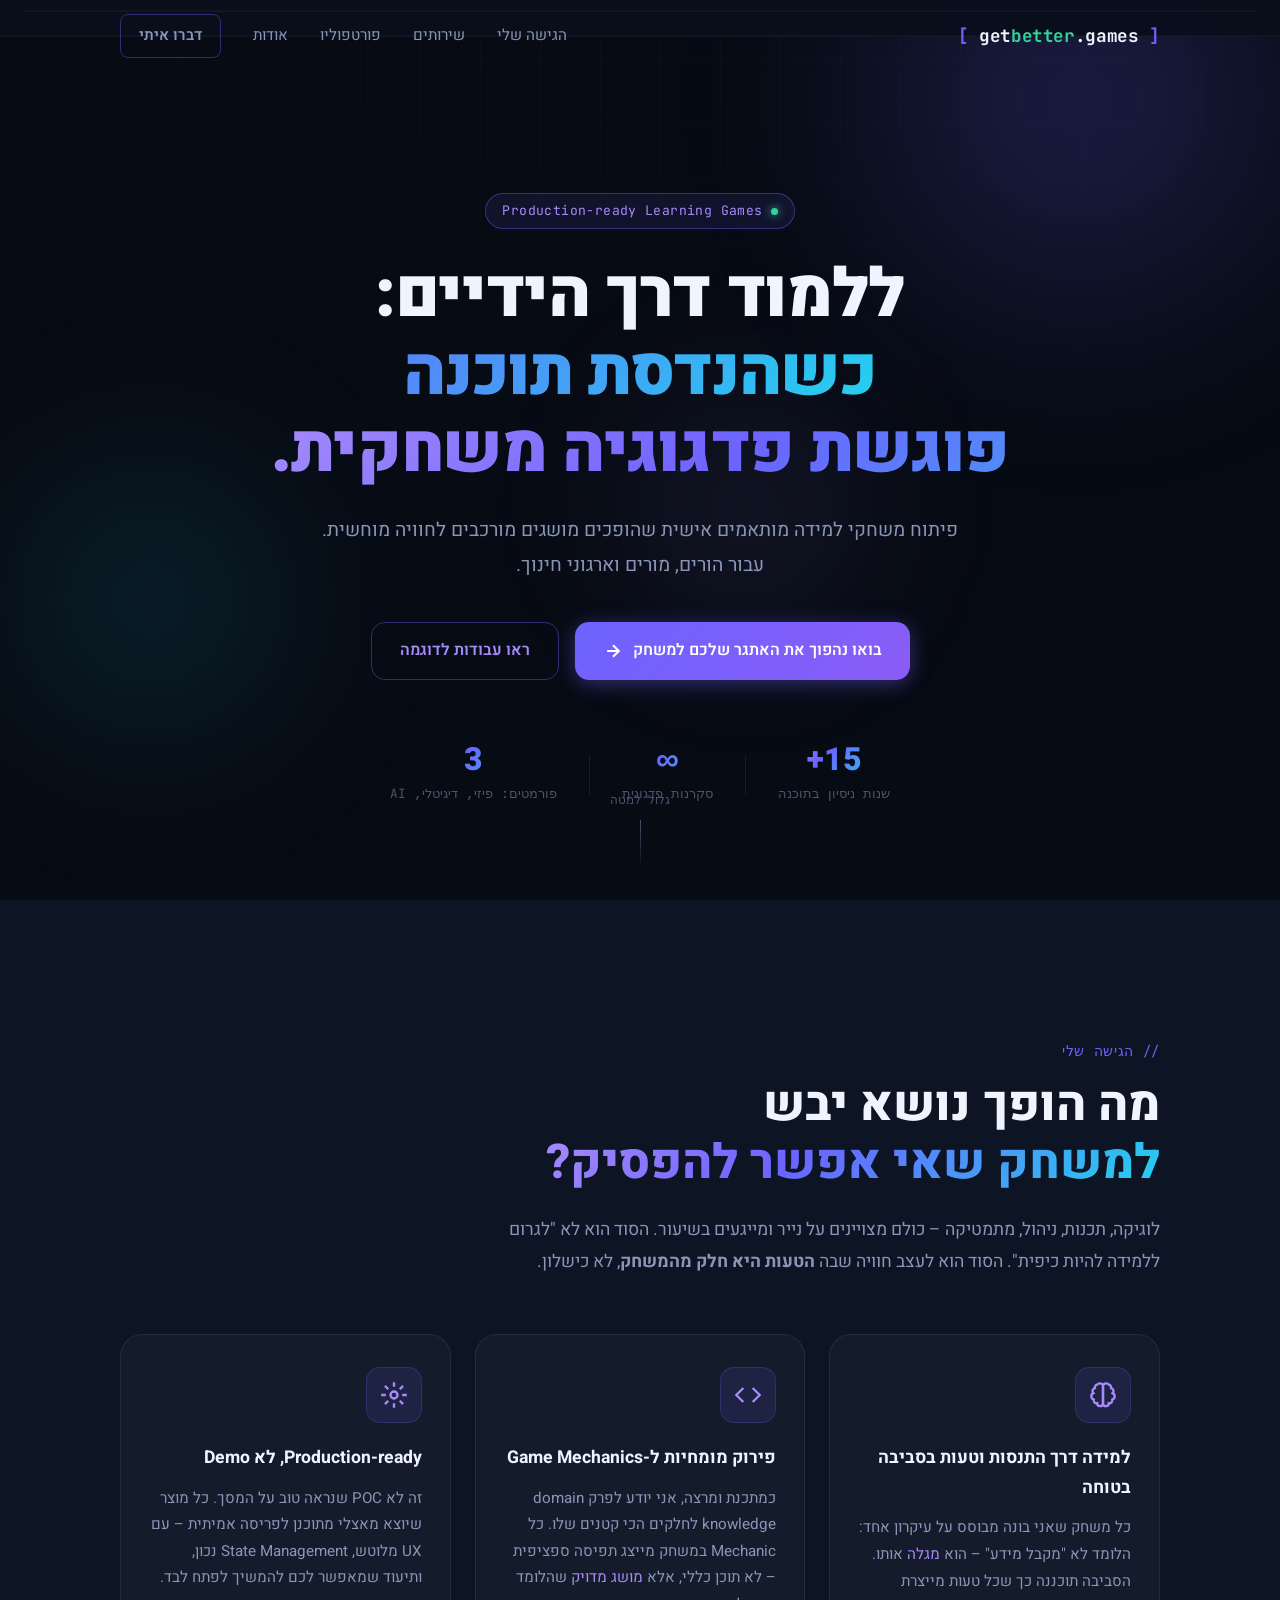
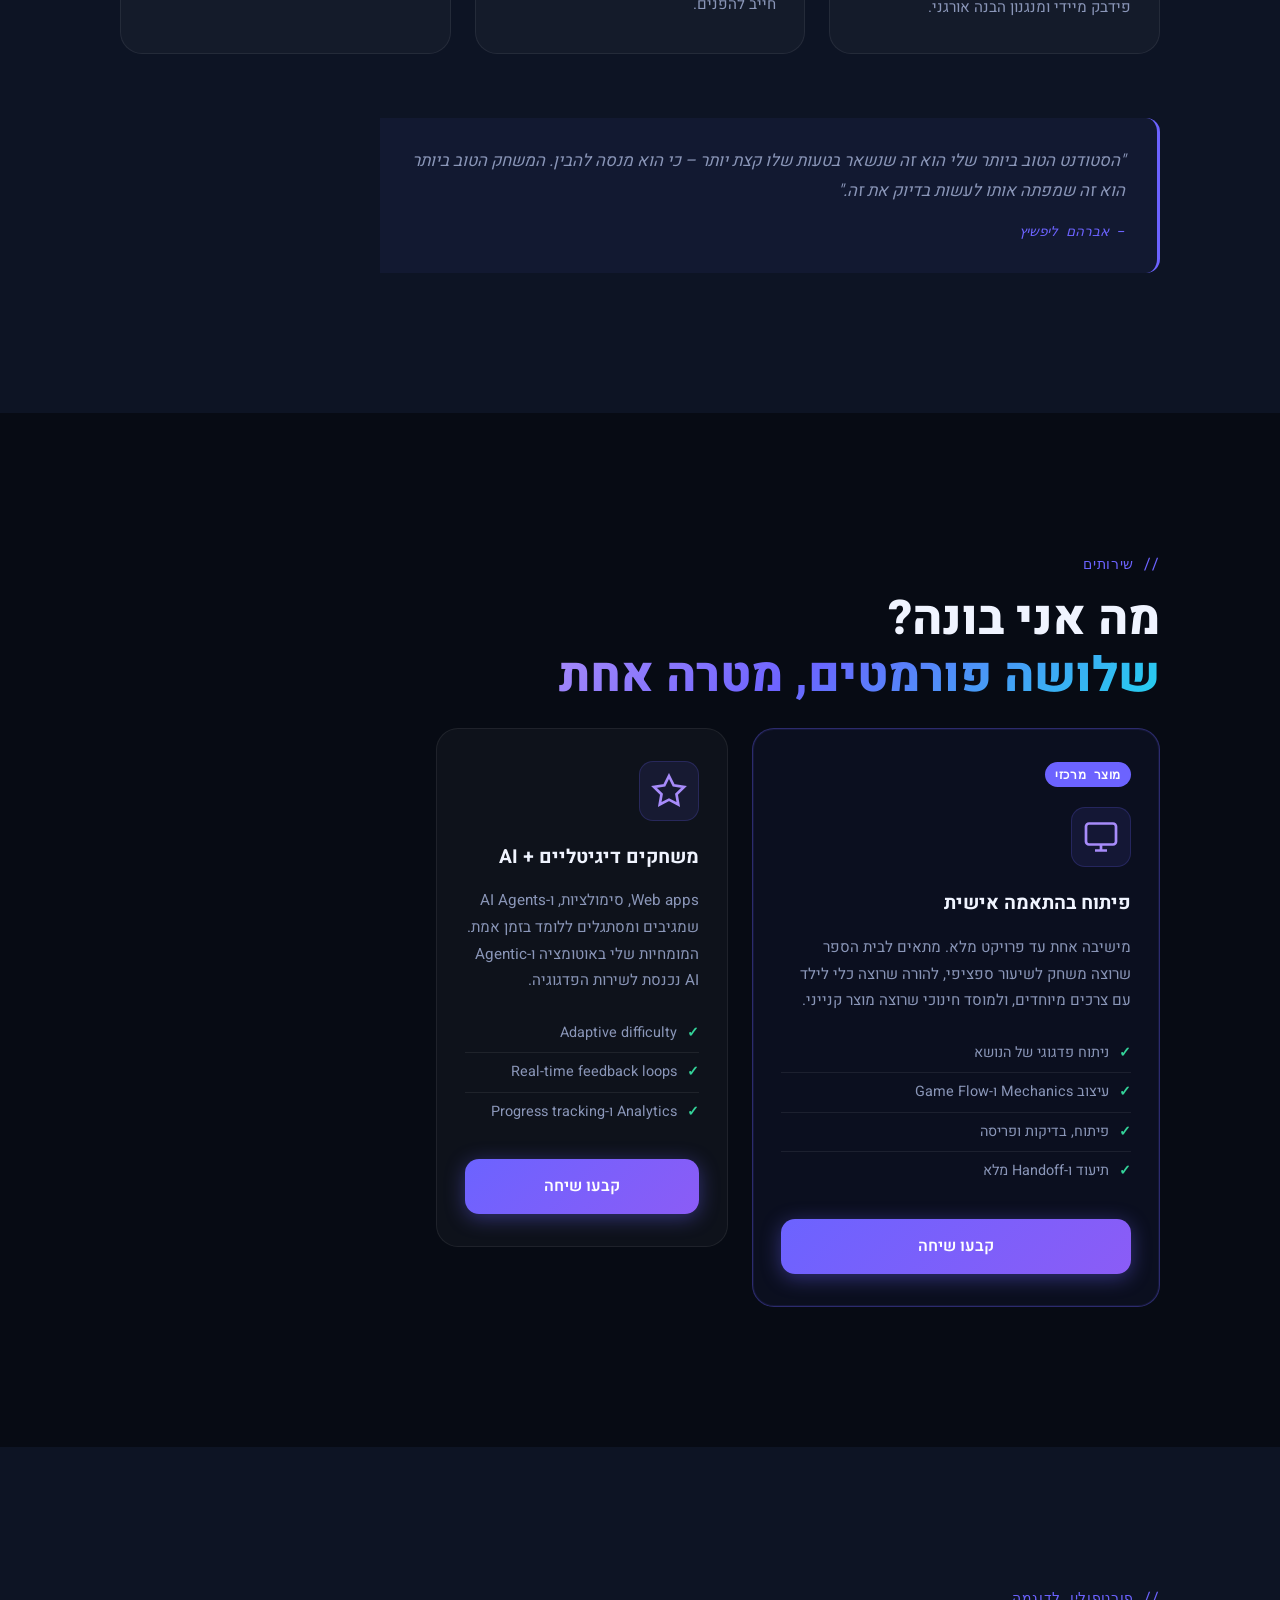
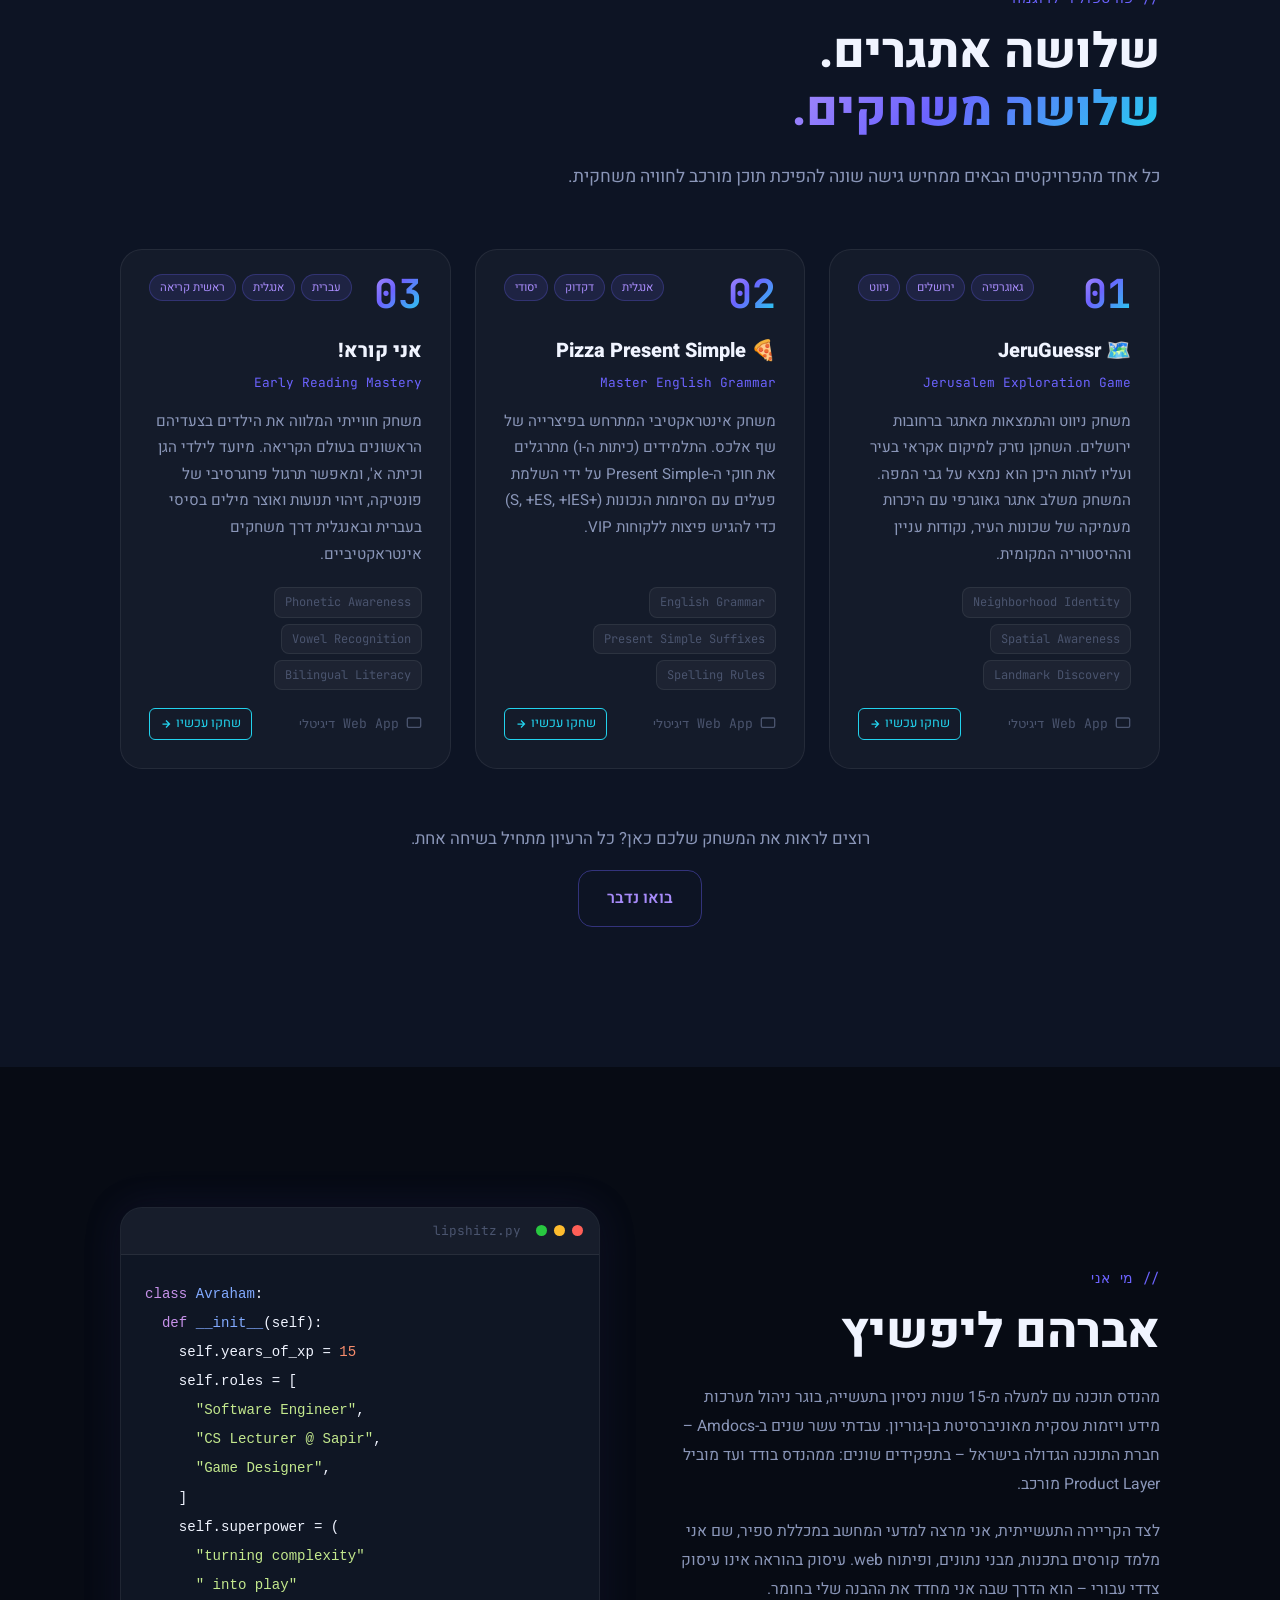
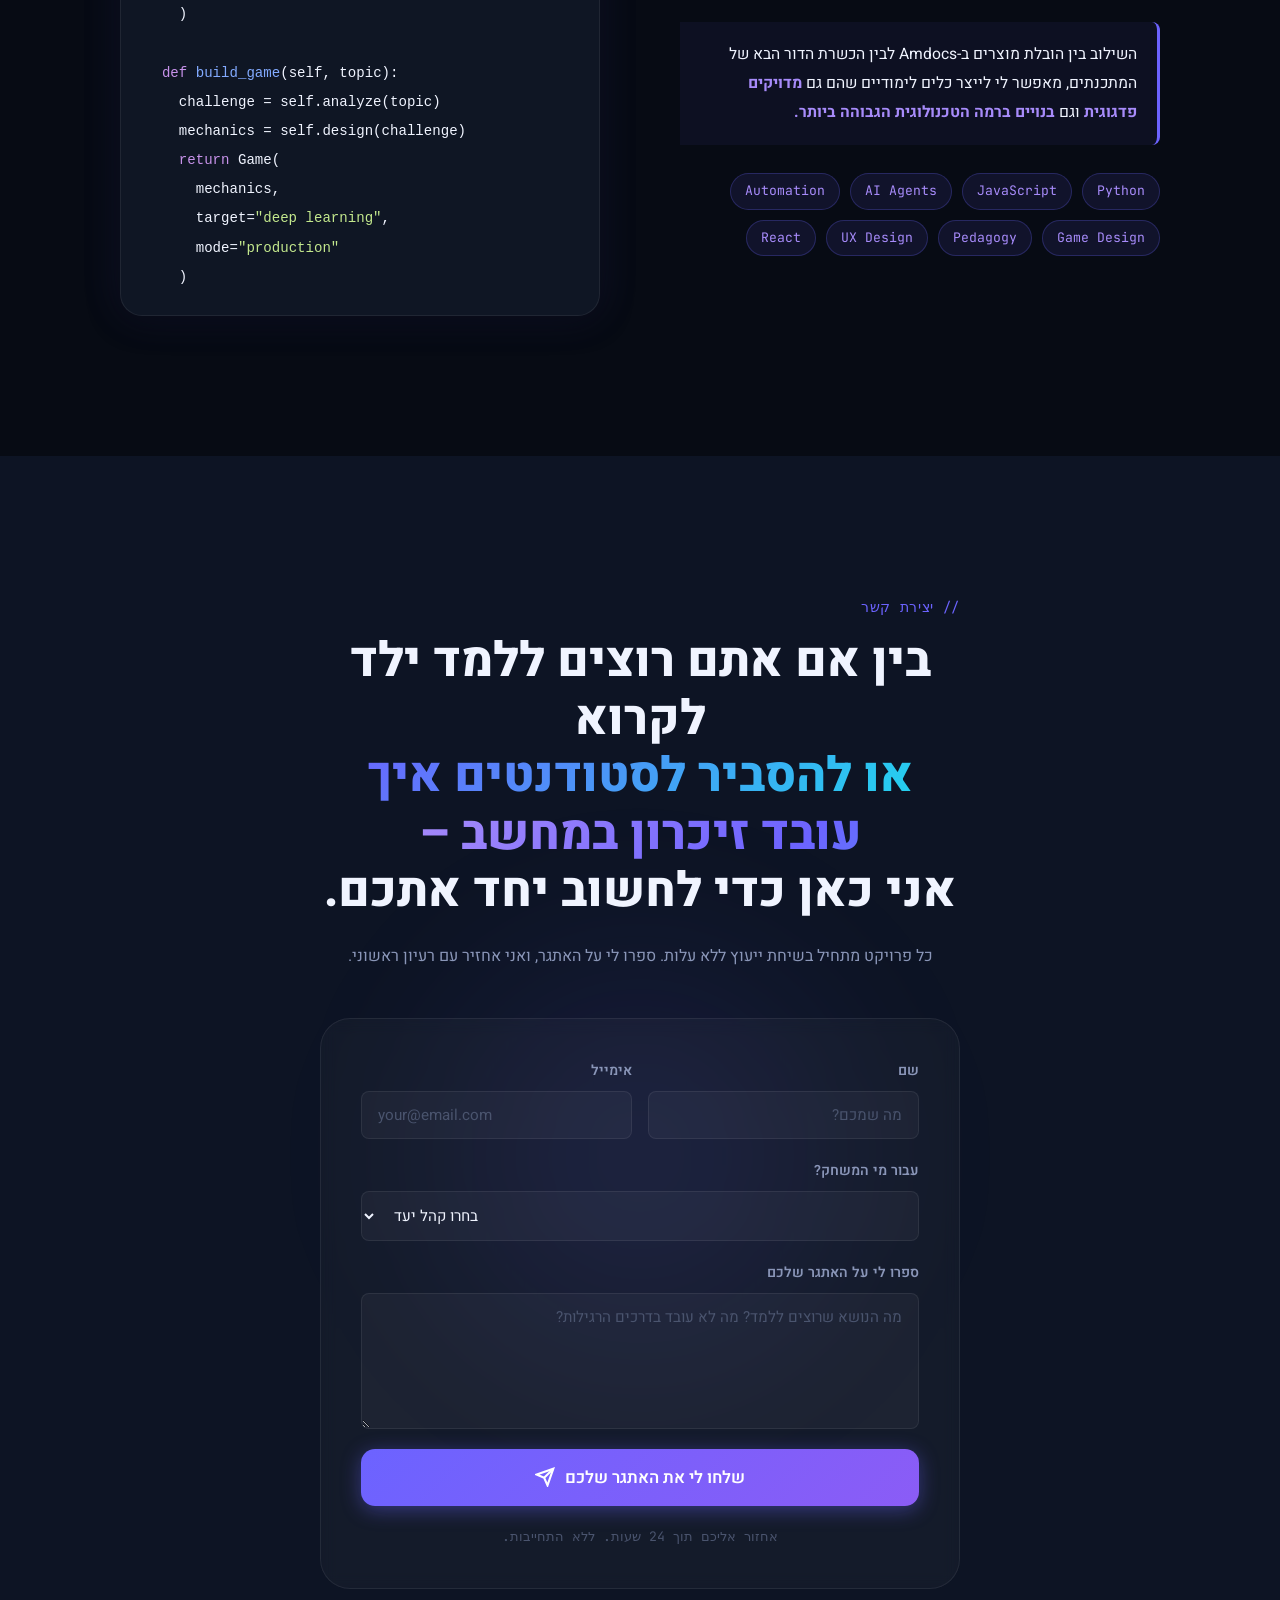
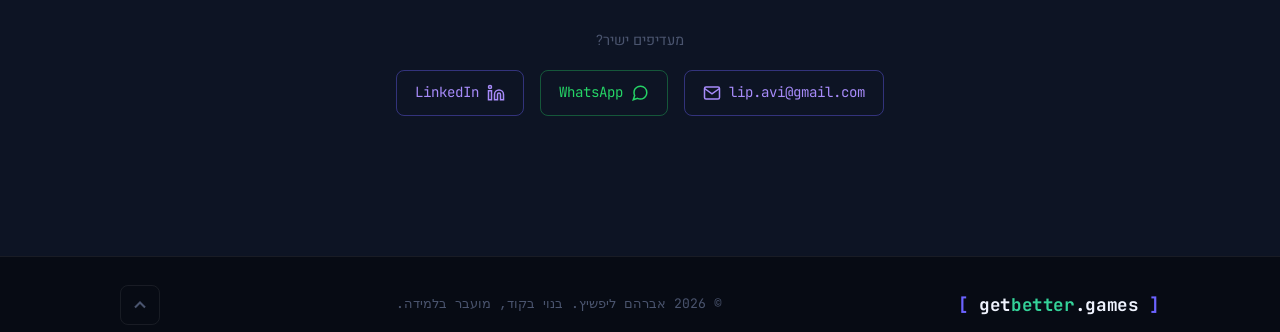
==== commit 5c33ace3: "Add Hebrew Reading game to portfolio and update game count" ====
--- a/index.html
+++ b/index.html
@@ -193,22 +193,6 @@
             <a href="#contact" class="btn btn-primary service-btn" id="service-custom-cta">קבעו שיחה</a>
           </div>
 
-          <div class="service-card" id="service-physical">
-            <div class="service-icon-wrap">
-              <svg width="36" height="36" viewBox="0 0 24 24" fill="none" stroke="currentColor" stroke-width="1.8">
-                <path
-                  d="M21 16V8a2 2 0 0 0-1-1.73l-7-4a2 2 0 0 0-2 0l-7 4A2 2 0 0 0 3 8v8a2 2 0 0 0 1 1.73l7 4a2 2 0 0 0 2 0l7-4A2 2 0 0 0 21 16z" />
-              </svg>
-            </div>
-            <h3>משחקים פיזיים</h3>
-            <p>קלפים, לוחות, חידות "ייצאו מהמסך" – כשהלמידה קורית ביד ממש. אידיאלי לכיתות K-12 ולסביבות בלי מסכים.</p>
-            <ul class="service-list">
-              <li><span class="check">✓</span> עיצוב Game Board ו-Card Deck</li>
-              <li><span class="check">✓</span> קבצי הדפסה מוכנים</li>
-              <li><span class="check">✓</span> מדריך המנחה</li>
-            </ul>
-          </div>
-
           <div class="service-card" id="service-digital">
             <div class="service-icon-wrap">
               <svg width="36" height="36" viewBox="0 0 24 24" fill="none" stroke="currentColor" stroke-width="1.8">
@@ -224,6 +208,7 @@
               <li><span class="check">✓</span> Real-time feedback loops</li>
               <li><span class="check">✓</span> Analytics ו-Progress tracking</li>
             </ul>
+            <a href="#contact" class="btn btn-primary service-btn" id="service-custom-cta">קבעו שיחה</a>
           </div>
 
         </div>
@@ -234,7 +219,7 @@
     <section class="portfolio section" id="portfolio">
       <div class="container">
         <div class="section-label">// פורטפוליו לדוגמה</div>
-        <h2 class="section-title">שני אתגרים.<br /><span class="gradient-text">שני משחקים.</span></h2>
+        <h2 class="section-title">שלושה אתגרים.<br /><span class="gradient-text">שלושה משחקים.</span></h2>
         <p class="section-sub">כל אחד מהפרויקטים הבאים ממחיש גישה שונה להפיכת תוכן מורכב לחוויה משחקית.</p>
 
         <div class="portfolio-grid">
@@ -293,7 +278,8 @@
               <h3>🍕 Pizza Present Simple</h3>
               <p class="portfolio-tagline">Master English Grammar</p>
               <p class="portfolio-desc">
-                משחק אינטראקטיבי המתרחש בפיצרייה של שף אלכס. התלמידים (כיתות ה-ו) מתרגלים את חוקי ה-Present Simple על ידי
+                משחק אינטראקטיבי המתרחש בפיצרייה של שף אלכס. התלמידים (כיתות ה-ו) מתרגלים את חוקי ה-Present Simple על
+                ידי
                 השלמת פעלים עם הסיומות הנכונות (+S, +ES, +IES) כדי להגיש פיצות ללקוחות VIP.
               </p>
               <div class="portfolio-skills">
@@ -310,6 +296,47 @@
                   <span>Web App דיגיטלי</span>
                 </div>
                 <a href="https://pizza-present-simple.getbetter.games" target="_blank" rel="noopener noreferrer"
+                  class="btn-play-now"
+                  style="font-size: 0.8rem; color: var(--accent-cyan); display: flex; align-items: center; gap: 4px; border: 1px solid var(--accent-cyan); padding: 4px 10px; border-radius: 6px; transition: all 0.2s;">
+                  <span>שחקו עכשיו</span>
+                  <svg width="12" height="12" viewBox="0 0 24 24" fill="none" stroke="currentColor" stroke-width="2.5">
+                    <path d="M5 12h14M12 5l7 7-7 7" />
+                  </svg>
+                </a>
+              </div>
+            </div>
+          </article>
+
+          <article class="portfolio-card" id="portfolio-hebrew-reading">
+            <div class="portfolio-card-header">
+              <div class="portfolio-number">03</div>
+              <div class="portfolio-tags">
+                <span class="tag">עברית</span>
+                <span class="tag">אנגלית</span>
+                <span class="tag">ראשית קריאה</span>
+              </div>
+            </div>
+            <div class="portfolio-card-body">
+              <h3>אני קורא!</h3>
+              <p class="portfolio-tagline">Early Reading Mastery</p>
+              <p class="portfolio-desc">
+                משחק חווייתי המלווה את הילדים בצעדיהם הראשונים בעולם הקריאה. מיועד לילדי הגן וכיתה א', ומאפשר תרגול
+                פרוגרסיבי של פונטיקה, זיהוי תנועות ואוצר מילים בסיסי בעברית ובאנגלית דרך משחקים אינטראקטיביים.
+              </p>
+              <div class="portfolio-skills">
+                <span>Phonetic Awareness</span>
+                <span>Vowel Recognition</span>
+                <span>Bilingual Literacy</span>
+              </div>
+              <div class="portfolio-format-row"
+                style="display: flex; justify-content: space-between; align-items: center; margin-top: auto;">
+                <div class="portfolio-format">
+                  <svg width="16" height="16" viewBox="0 0 24 24" fill="none" stroke="currentColor" stroke-width="2">
+                    <rect x="2" y="3" width="20" height="14" rx="2" />
+                  </svg>
+                  <span>Web App דיגיטלי</span>
+                </div>
+                <a href="https://hebrewreading.getbetter.games" target="_blank" rel="noopener noreferrer"
                   class="btn-play-now"
                   style="font-size: 0.8rem; color: var(--accent-cyan); display: flex; align-items: center; gap: 4px; border: 1px solid var(--accent-cyan); padding: 4px 10px; border-radius: 6px; transition: all 0.2s;">
                   <span>שחקו עכשיו</span>
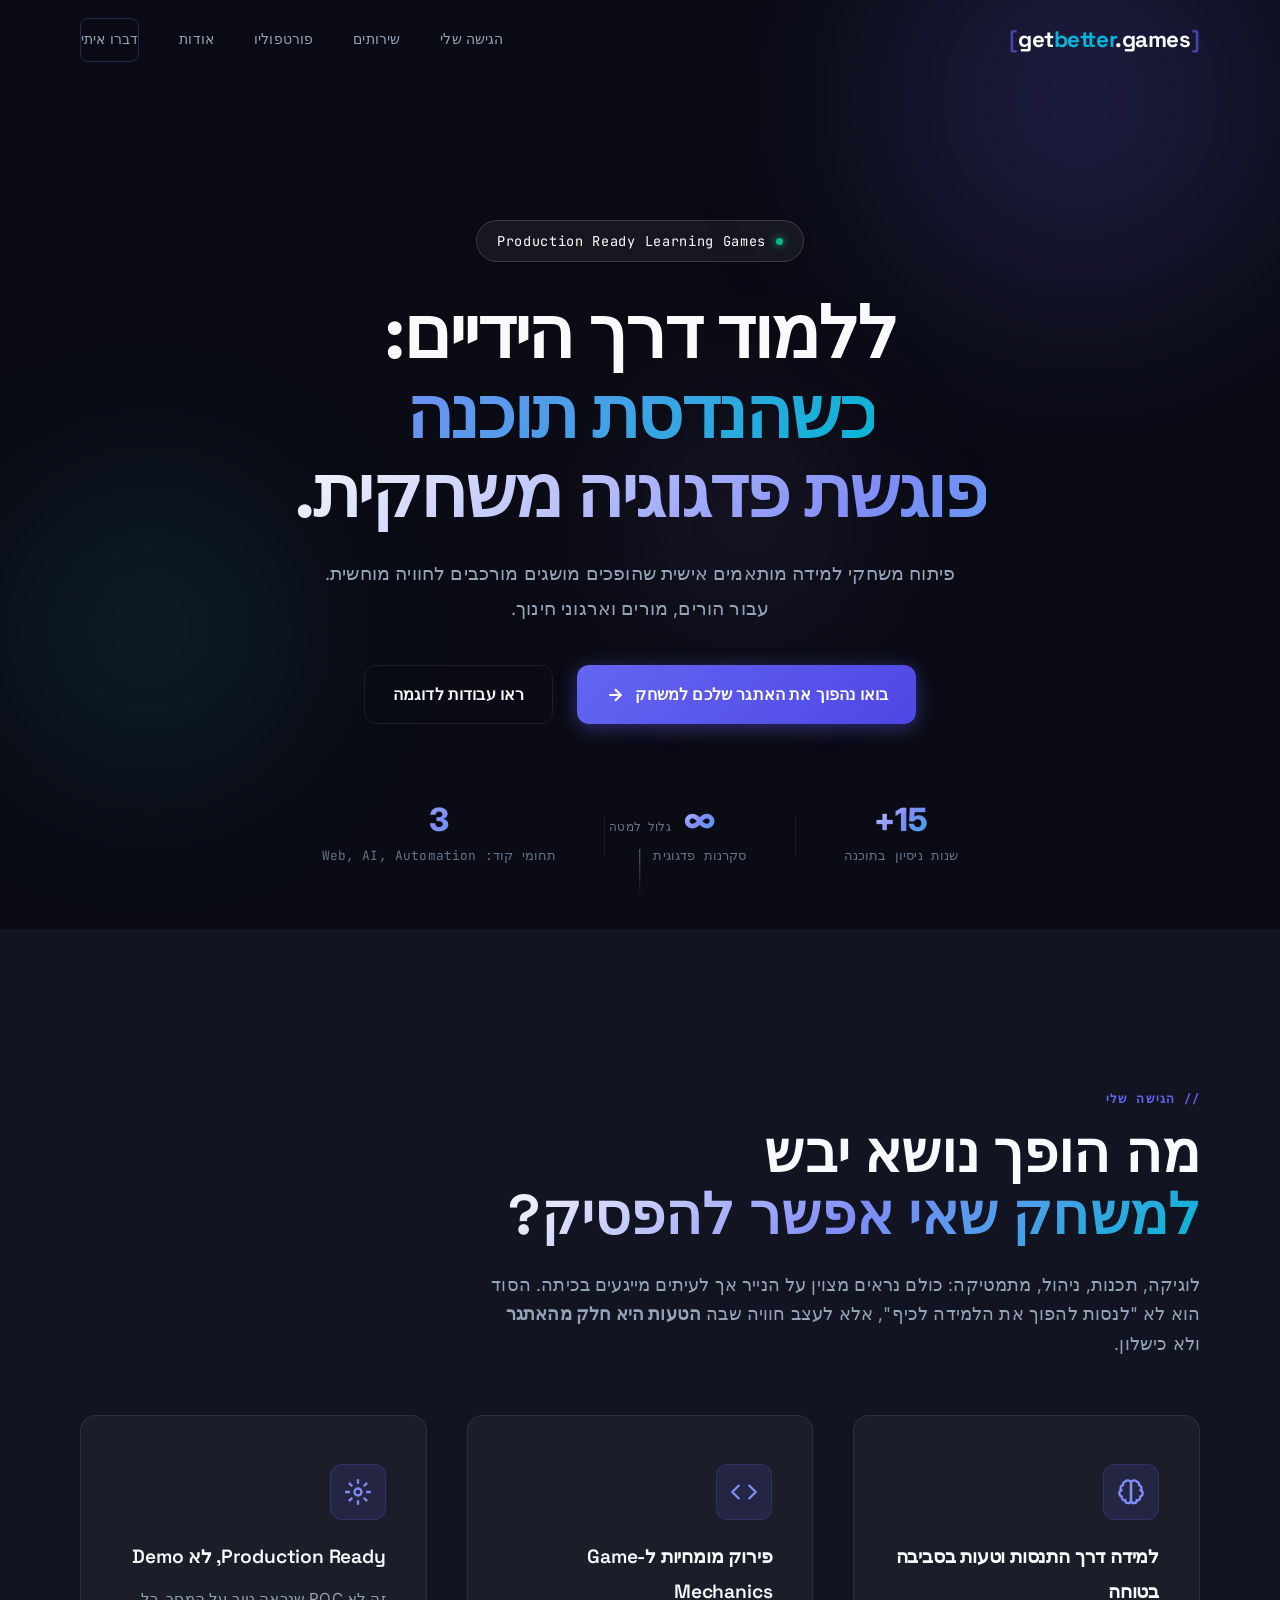
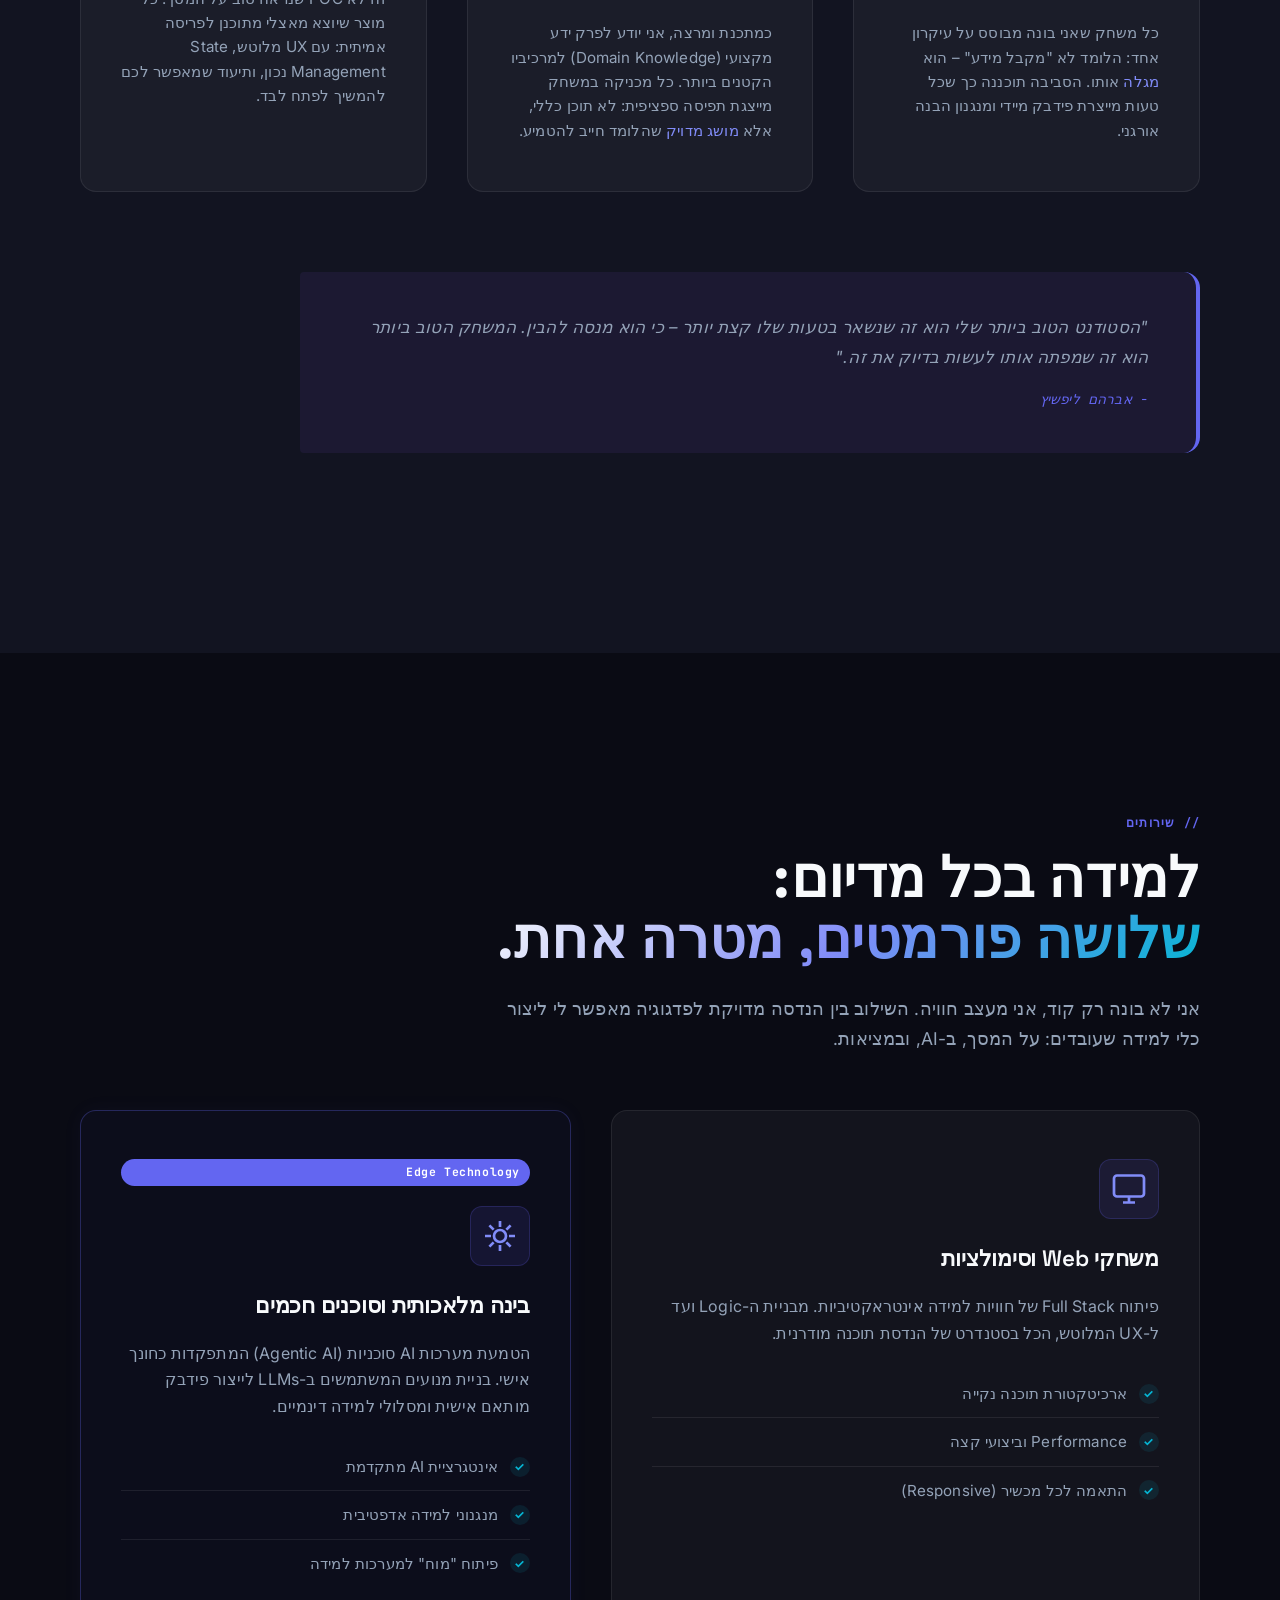
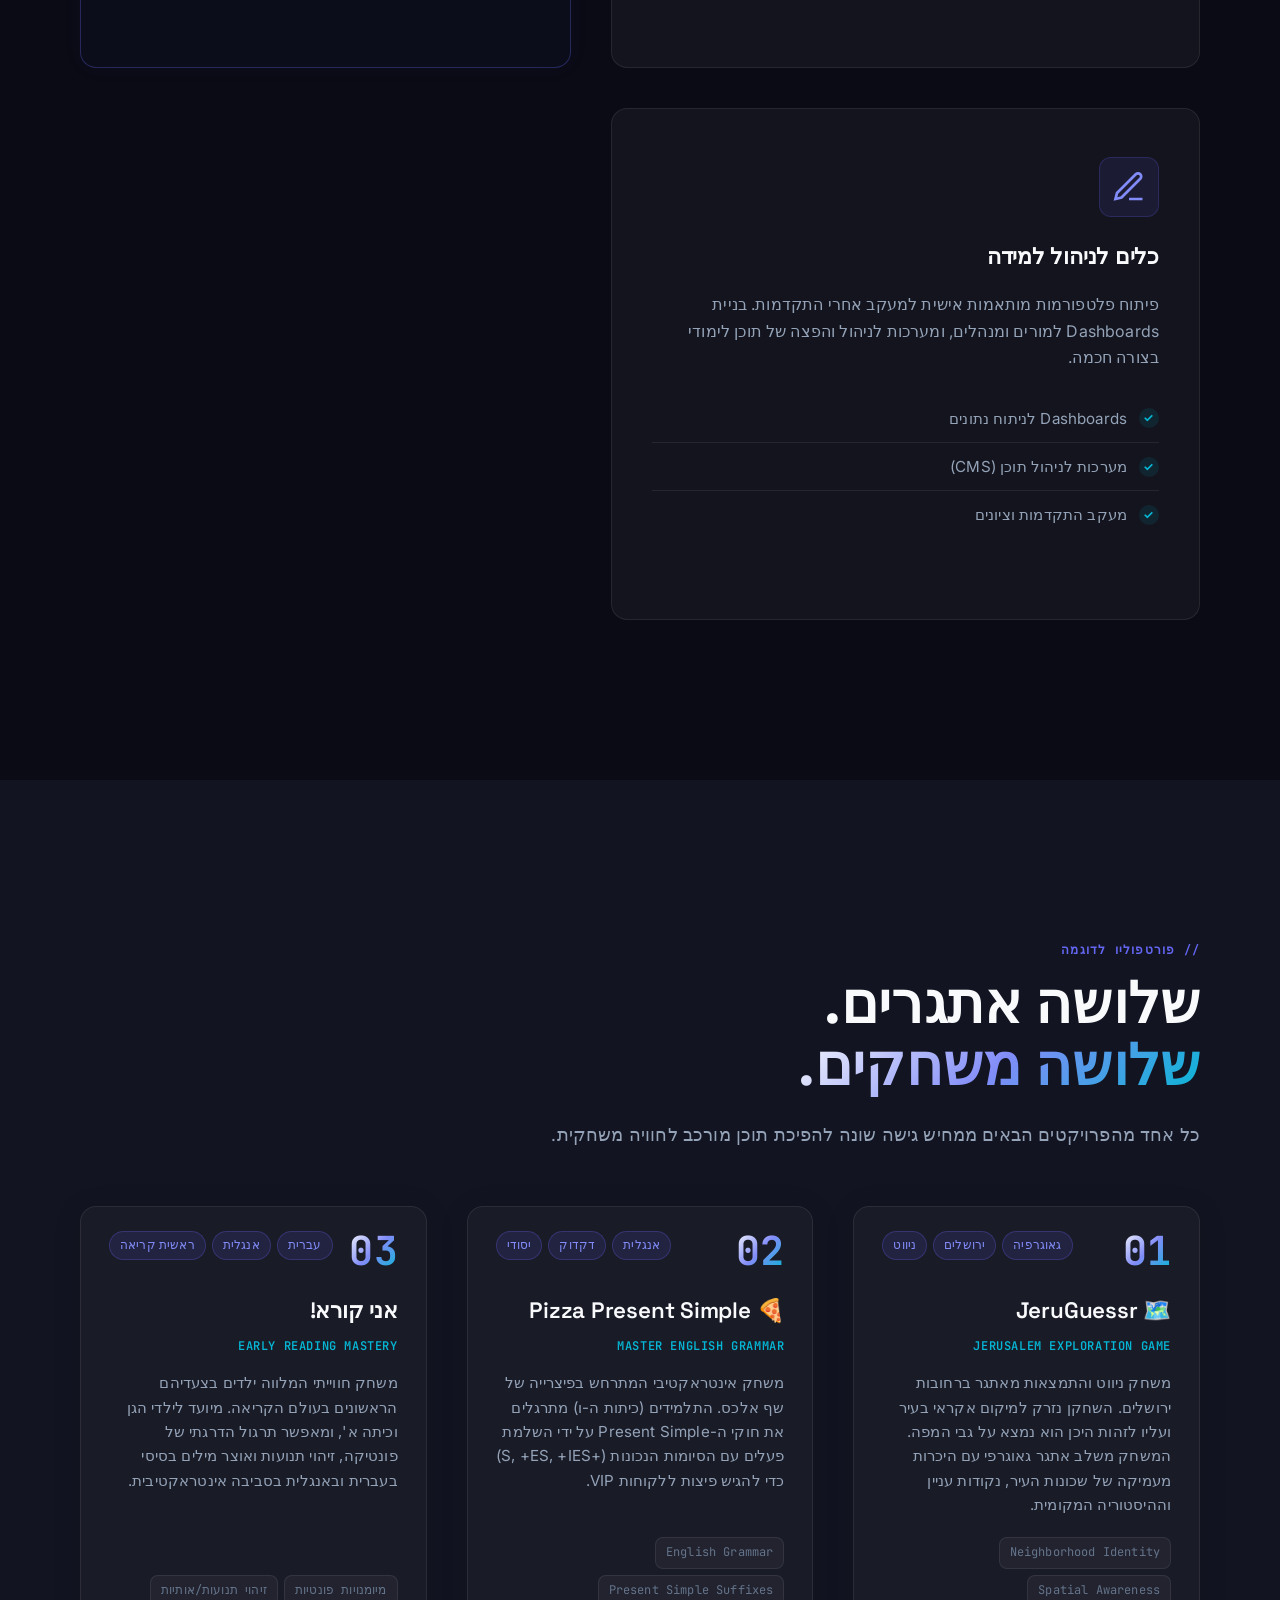
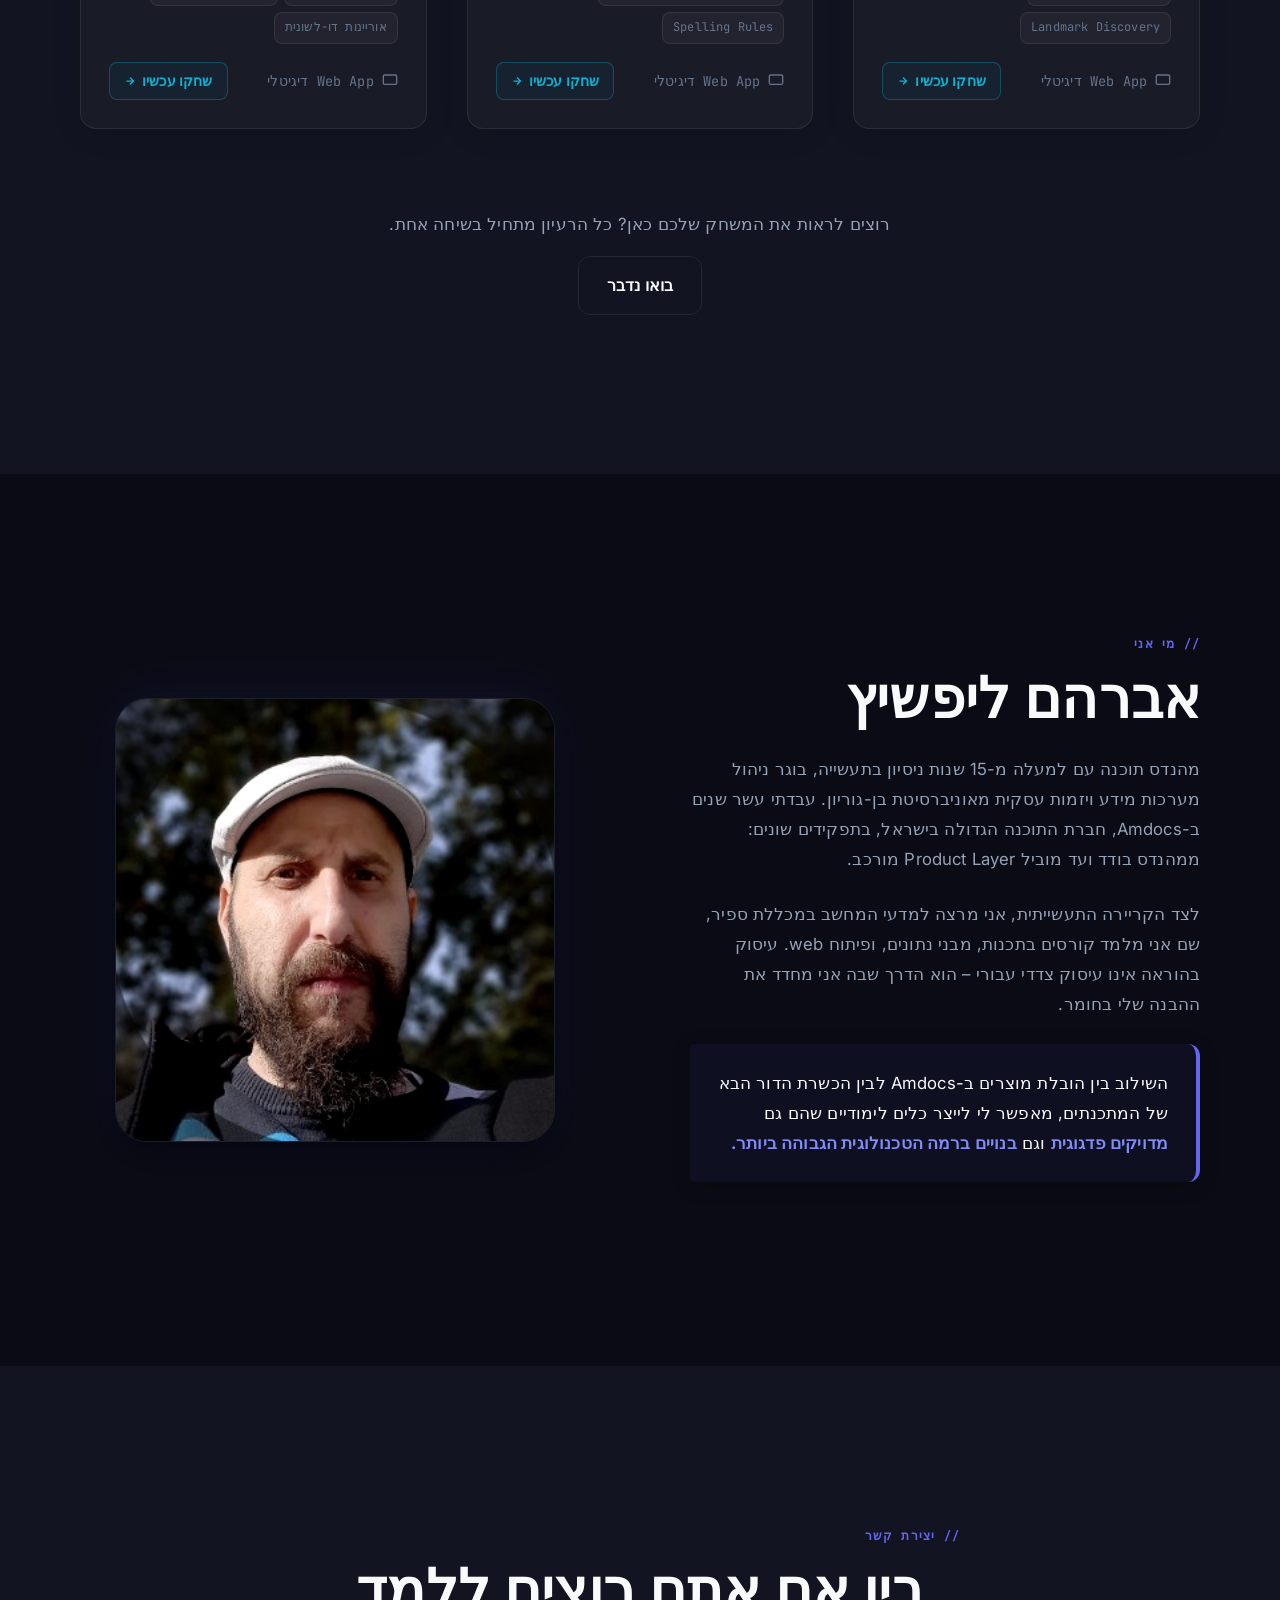
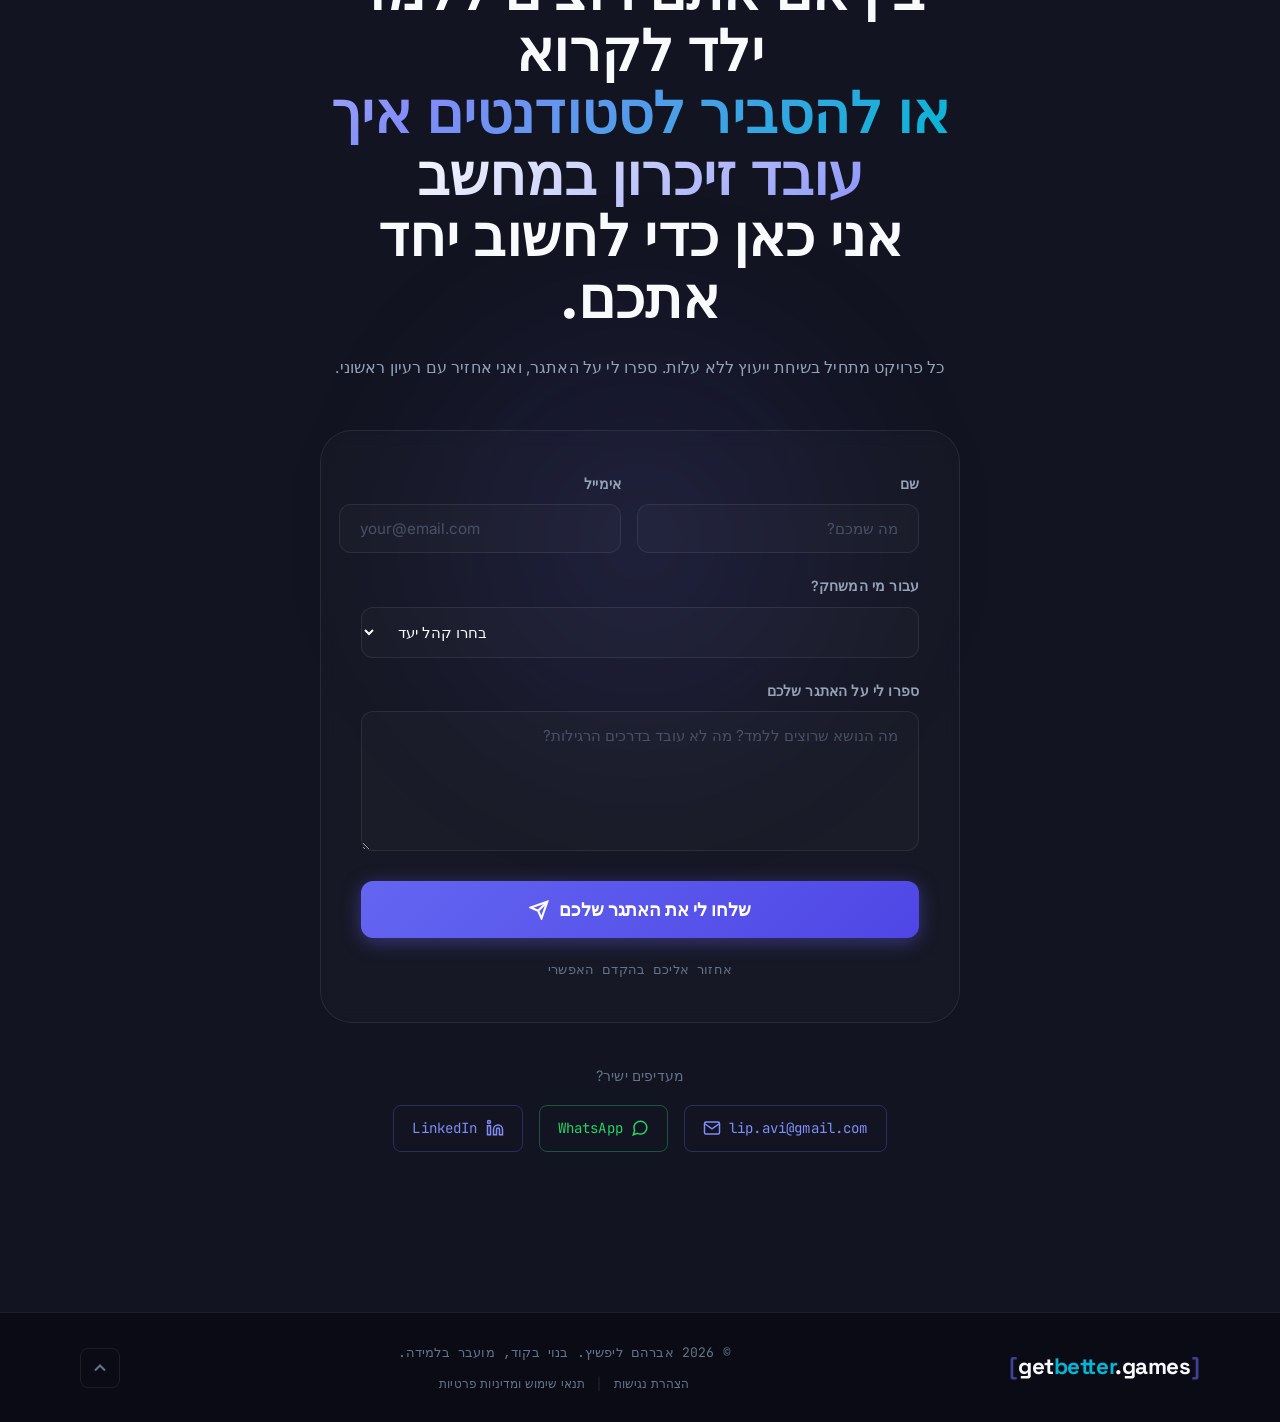
==== commit c69ea768: "Update portfolio: design overhaul, legal compliance, and mobile responsive improvements" ====
--- a/index.html
+++ b/index.html
@@ -4,21 +4,22 @@
 <head>
   <meta charset="UTF-8" />
   <meta name="viewport" content="width=device-width, initial-scale=1.0" />
-  <title>GetBetter.Games – פיתוח משחקי למידה מותאמים אישית | אברהם ליפשיץ</title>
+  <title>GetBetter.Games | פיתוח משחקי למידה מותאמים אישית | אברהם ליפשיץ</title>
   <meta name="description"
-    content="פיתוח משחקי למידה מותאמים אישית לבתי ספר, הורים וארגוני חינוך. אברהם ליפשיץ – מהנדס תוכנה ומרצה בעל 15 שנות ניסיון, הופך נושאים מורכבים לחוויה משחקית מוחשית." />
+    content="פיתוח משחקי למידה מותאמים אישית לבתי ספר, הורים וארגוני חינוך. אברהם ליפשיץ, מהנדס תוכנה ומרצה בעל 15 שנות ניסיון, הופך נושאים מורכבים לחוויה משחקית מוחשית." />
   <meta property="og:title" content="GetBetter.Games – פיתוח משחקי למידה" />
-  <meta property="og:description" content="כשהנדסת תוכנה פוגשת פדגוגיה משחקית. Production-ready learning games." />
+  <meta property="og:description" content="כשהנדסת תוכנה פוגשת פדגוגיה משחקית. Production Ready learning games." />
   <meta property="og:type" content="website" />
   <link rel="preconnect" href="https://fonts.googleapis.com" />
   <link rel="preconnect" href="https://fonts.gstatic.com" crossorigin />
   <link
-    href="https://fonts.googleapis.com/css2?family=Heebo:wght@300;400;500;600;700;800;900&family=JetBrains+Mono:wght@400;700&display=swap"
+    href="https://fonts.googleapis.com/css2?family=Inter:wght@300;400;500;600;700&family=JetBrains+Mono:wght@400;500&family=Space+Grotesk:wght@300;400;500;600;700&display=swap"
     rel="stylesheet" />
   <link rel="stylesheet" href="style.css" />
 </head>
 
 <body>
+  <a href="#approach" class="skip-link">דלג לתוכן המרכזי</a>
 
   <!-- ═══════════════ NAV ═══════════════ -->
   <header class="nav-bar" id="nav-bar">
@@ -62,7 +63,7 @@
       <div class="container hero-content">
         <div class="hero-badge">
           <span class="badge-dot"></span>
-          <span>Production-ready Learning Games</span>
+          <span>Production Ready Learning Games</span>
         </div>
         <h1 class="hero-title">
           ללמוד דרך הידיים:<br />
@@ -94,7 +95,7 @@
           <div class="stat-divider"></div>
           <div class="stat">
             <span class="stat-number">3</span>
-            <span class="stat-label">פורמטים: פיזי, דיגיטלי, AI</span>
+            <span class="stat-label">תחומי קוד: Web, AI, Automation</span>
           </div>
         </div>
       </div>
@@ -110,9 +111,9 @@
         <div class="section-label">// הגישה שלי</div>
         <h2 class="section-title">מה הופך נושא יבש<br /><span class="gradient-text">למשחק שאי אפשר להפסיק?</span></h2>
         <p class="section-sub">
-          לוגיקה, תכנות, ניהול, מתמטיקה – כולם מצויינים על נייר ומייגעים בשיעור.
-          הסוד הוא לא "לגרום ללמידה להיות כיפית". הסוד הוא לעצב חוויה שבה
-          <strong>הטעות היא חלק מהמשחק</strong>, לא כישלון.
+          לוגיקה, תכנות, ניהול, מתמטיקה: כולם נראים מצוין על הנייר אך לעיתים מייגעים בכיתה.
+          הסוד הוא לא "לנסות להפוך את הלמידה לכיף", אלא לעצב חוויה שבה
+          <strong>הטעות היא חלק מהאתגר</strong> ולא כישלון.
         </p>
 
         <div class="approach-grid">
@@ -137,8 +138,8 @@
               </svg>
             </div>
             <h3>פירוק מומחיות ל-Game Mechanics</h3>
-            <p>כמתכנת ומרצה, אני יודע לפרק domain knowledge לחלקים הכי קטנים שלו. כל Mechanic במשחק מייצג תפיסה ספציפית
-              – לא תוכן כללי, אלא <em>מושג מדויק</em> שהלומד חייב להפנים.</p>
+            <p>כמתכנת ומרצה, אני יודע לפרק ידע מקצועי (Domain Knowledge) למרכיביו הקטנים ביותר. כל מכניקה במשחק מייצגת תפיסה ספציפית:
+              לא תוכן כללי, אלא <em>מושג מדויק</em> שהלומד חייב להטמיע.</p>
           </div>
           <div class="approach-card" id="approach-card-3">
             <div class="approach-icon">
@@ -148,8 +149,8 @@
                   d="M12 1v4M12 19v4M4.22 4.22l2.83 2.83M16.95 16.95l2.83 2.83M1 12h4M19 12h4M4.22 19.78l2.83-2.83M16.95 7.05l2.83-2.83" />
               </svg>
             </div>
-            <h3>Production-ready, לא Demo</h3>
-            <p>זה לא POC שנראה טוב על המסך. כל מוצר שיוצא מאצלי מתוכנן לפריסה אמיתית – עם UX מלוטש, State Management
+            <h3>Production Ready, לא Demo</h3>
+            <p>זה לא POC שנראה טוב על המסך. כל מוצר שיוצא מאצלי מתוכנן לפריסה אמיתית: עם UX מלוטש, State Management
               נכון, ותיעוד שמאפשר לכם להמשיך לפתח לבד.</p>
           </div>
         </div>
@@ -159,7 +160,7 @@
             "הסטודנט הטוב ביותר שלי הוא זה שנשאר בטעות שלו קצת יותר –
             כי הוא מנסה להבין. המשחק הטוב ביותר הוא זה שמפתה אותו לעשות בדיוק את זה."
           </blockquote>
-          <cite>– אברהם ליפשיץ</cite>
+          <cite> - אברהם ליפשיץ</cite>
         </div>
       </div>
     </section>
@@ -168,48 +169,65 @@
     <section class="services section" id="services">
       <div class="container">
         <div class="section-label">// שירותים</div>
-        <h2 class="section-title">מה אני בונה?<br /><span class="gradient-text">שלושה פורמטים, מטרה אחת</span></h2>
+        <h2 class="section-title">למידה בכל מדיום:<br /><span class="gradient-text">שלושה פורמטים, מטרה אחת.</span></h2>
+        <p class="section-sub">
+          אני לא בונה רק קוד, אני מעצב חוויה. השילוב בין הנדסה מדויקת לפדגוגיה מאפשר לי ליצור כלי למידה
+          שעובדים: על המסך, ב-AI, ובמציאות.
+        </p>
 
         <div class="services-grid">
 
-          <div class="service-card service-card--featured" id="service-custom">
-            <div class="service-tag">מוצר מרכזי</div>
+          <!-- SERVICE 1: WEB -->
+          <div class="service-card" id="service-web">
             <div class="service-icon-wrap">
               <svg width="36" height="36" viewBox="0 0 24 24" fill="none" stroke="currentColor" stroke-width="1.8">
                 <rect x="2" y="3" width="20" height="14" rx="2" />
-                <line x1="8" y1="21" x2="16" y2="21" />
-                <line x1="12" y1="17" x2="12" y2="21" />
-              </svg>
-            </div>
-            <h3>פיתוח בהתאמה אישית</h3>
-            <p>מישיבה אחת עד פרויקט מלא. מתאים לבית הספר שרוצה משחק לשיעור ספציפי, להורה שרוצה כלי לילד עם צרכים
-              מיוחדים, ולמוסד חינוכי שרוצה מוצר קנייני.</p>
+                <path d="M8 21h8M12 17v4" />
+              </svg>
+            </div>
+            <h3>משחקי Web וסימולציות</h3>
+            <p>פיתוח Full Stack של חוויות למידה אינטראקטיביות. מבניית ה-Logic ועד ל-UX המלוטש, הכל בסטנדרט של הנדסת תוכנה מודרנית.</p>
             <ul class="service-list">
-              <li><span class="check">✓</span> ניתוח פדגוגי של הנושא</li>
-              <li><span class="check">✓</span> עיצוב Mechanics ו-Game Flow</li>
-              <li><span class="check">✓</span> פיתוח, בדיקות ופריסה</li>
-              <li><span class="check">✓</span> תיעוד ו-Handoff מלא</li>
+              <li><span class="check">✓</span> ארכיטקטורת תוכנה נקייה</li>
+              <li><span class="check">✓</span> Performance וביצועי קצה</li>
+              <li><span class="check">✓</span> התאמה לכל מכשיר (Responsive)</li>
             </ul>
-            <a href="#contact" class="btn btn-primary service-btn" id="service-custom-cta">קבעו שיחה</a>
-          </div>
-
-          <div class="service-card" id="service-digital">
+          </div>
+
+          <div class="service-card service-card--featured" id="service-ai">
+            <div class="service-tag">Edge Technology</div>
             <div class="service-icon-wrap">
               <svg width="36" height="36" viewBox="0 0 24 24" fill="none" stroke="currentColor" stroke-width="1.8">
-                <polygon
-                  points="12 2 15.09 8.26 22 9.27 17 14.14 18.18 21.02 12 17.77 5.82 21.02 7 14.14 2 9.27 8.91 8.26 12 2" />
-              </svg>
-            </div>
-            <h3>משחקים דיגיטליים + AI</h3>
-            <p>Web apps, סימולציות, ו-AI Agents שמגיבים ומסתגלים ללומד בזמן אמת. המומחיות שלי באוטומציה ו-Agentic AI
-              נכנסת לשירות הפדגוגיה.</p>
+                <path d="M12 2v4M12 18v4M4.93 4.93l2.83 2.83M16.24 16.24l2.83 2.83M2 12h4M18 12h4M4.93 19.07l2.83-2.83M16.24 7.76l2.83-2.83" />
+                <circle cx="12" cy="12" r="4" />
+              </svg>
+            </div>
+            <h3>בינה מלאכותית וסוכנים חכמים</h3>
+            <p>הטמעת מערכות AI סוכניות (Agentic AI) המתפקדות כחונך אישי. בניית מנועים המשתמשים ב-LLMs לייצור פידבק מותאם אישית ומסלולי למידה דינמיים.</p>
             <ul class="service-list">
-              <li><span class="check">✓</span> Adaptive difficulty</li>
-              <li><span class="check">✓</span> Real-time feedback loops</li>
-              <li><span class="check">✓</span> Analytics ו-Progress tracking</li>
+              <li><span class="check">✓</span> אינטגרציית AI מתקדמת</li>
+              <li><span class="check">✓</span> מנגנוני למידה אדפטיבית</li>
+              <li><span class="check">✓</span> פיתוח "מוח" למערכות למידה</li>
             </ul>
-            <a href="#contact" class="btn btn-primary service-btn" id="service-custom-cta">קבעו שיחה</a>
-          </div>
+          </div>
+
+          <!-- SERVICE 3: LEARNING MANAGEMENT TOOLS -->
+          <div class="service-card" id="service-lmt">
+            <div class="service-icon-wrap">
+              <svg width="36" height="36" viewBox="0 0 24 24" fill="none" stroke="currentColor" stroke-width="1.8">
+                <path d="M12 20h9M16.5 3.5a2.121 2.121 0 0 1 3 3L7 19l-4 1 1-4L16.5 3.5z" />
+              </svg>
+            </div>
+            <h3>כלים לניהול למידה</h3>
+            <p>פיתוח פלטפורמות מותאמות אישית למעקב אחרי התקדמות. בניית Dashboards למורים ומנהלים, ומערכות לניהול והפצה של תוכן לימודי בצורה חכמה.</p>
+            <ul class="service-list">
+              <li><span class="check">✓</span> Dashboards לניתוח נתונים</li>
+              <li><span class="check">✓</span> מערכות לניהול תוכן (CMS)</li>
+              <li><span class="check">✓</span> מעקב התקדמות וציונים</li>
+            </ul>
+          </div>
+
+        </div>
 
         </div>
       </div>
@@ -245,17 +263,14 @@
                 <span>Spatial Awareness</span>
                 <span>Landmark Discovery</span>
               </div>
-              <div class="portfolio-format-row"
-                style="display: flex; justify-content: space-between; align-items: center; margin-top: auto;">
+              <div class="portfolio-format-row">
                 <div class="portfolio-format">
                   <svg width="16" height="16" viewBox="0 0 24 24" fill="none" stroke="currentColor" stroke-width="2">
                     <rect x="2" y="3" width="20" height="14" rx="2" />
                   </svg>
                   <span>Web App דיגיטלי</span>
                 </div>
-                <a href="https://jeruguesser.getbetter.games" target="_blank" rel="noopener noreferrer"
-                  class="btn-play-now"
-                  style="font-size: 0.8rem; color: var(--accent-cyan); display: flex; align-items: center; gap: 4px; border: 1px solid var(--accent-cyan); padding: 4px 10px; border-radius: 6px; transition: all 0.2s;">
+                <a href="https://jeruguesser.getbetter.games" target="_blank" rel="noopener noreferrer" class="btn-play-now">
                   <span>שחקו עכשיו</span>
                   <svg width="12" height="12" viewBox="0 0 24 24" fill="none" stroke="currentColor" stroke-width="2.5">
                     <path d="M5 12h14M12 5l7 7-7 7" />
@@ -287,17 +302,14 @@
                 <span>Present Simple Suffixes</span>
                 <span>Spelling Rules</span>
               </div>
-              <div class="portfolio-format-row"
-                style="display: flex; justify-content: space-between; align-items: center; margin-top: auto;">
+              <div class="portfolio-format-row">
                 <div class="portfolio-format">
                   <svg width="16" height="16" viewBox="0 0 24 24" fill="none" stroke="currentColor" stroke-width="2">
                     <rect x="2" y="3" width="20" height="14" rx="2" />
                   </svg>
                   <span>Web App דיגיטלי</span>
                 </div>
-                <a href="https://pizza-present-simple.getbetter.games" target="_blank" rel="noopener noreferrer"
-                  class="btn-play-now"
-                  style="font-size: 0.8rem; color: var(--accent-cyan); display: flex; align-items: center; gap: 4px; border: 1px solid var(--accent-cyan); padding: 4px 10px; border-radius: 6px; transition: all 0.2s;">
+                <a href="https://pizza-present-simple.getbetter.games" target="_blank" rel="noopener noreferrer" class="btn-play-now">
                   <span>שחקו עכשיו</span>
                   <svg width="12" height="12" viewBox="0 0 24 24" fill="none" stroke="currentColor" stroke-width="2.5">
                     <path d="M5 12h14M12 5l7 7-7 7" />
@@ -320,25 +332,22 @@
               <h3>אני קורא!</h3>
               <p class="portfolio-tagline">Early Reading Mastery</p>
               <p class="portfolio-desc">
-                משחק חווייתי המלווה את הילדים בצעדיהם הראשונים בעולם הקריאה. מיועד לילדי הגן וכיתה א', ומאפשר תרגול
-                פרוגרסיבי של פונטיקה, זיהוי תנועות ואוצר מילים בסיסי בעברית ובאנגלית דרך משחקים אינטראקטיביים.
+                משחק חווייתי המלווה ילדים בצעדיהם הראשונים בעולם הקריאה. מיועד לילדי הגן וכיתה א', ומאפשר תרגול
+                הדרגתי של פונטיקה, זיהוי תנועות ואוצר מילים בסיסי בעברית ובאנגלית בסביבה אינטראקטיבית.
               </p>
               <div class="portfolio-skills">
-                <span>Phonetic Awareness</span>
-                <span>Vowel Recognition</span>
-                <span>Bilingual Literacy</span>
-              </div>
-              <div class="portfolio-format-row"
-                style="display: flex; justify-content: space-between; align-items: center; margin-top: auto;">
+                <span>מיומנויות פונטיות</span>
+                <span>זיהוי תנועות/אותיות</span>
+                <span>אוריינות דו-לשונית</span>
+              </div>
+              <div class="portfolio-format-row">
                 <div class="portfolio-format">
                   <svg width="16" height="16" viewBox="0 0 24 24" fill="none" stroke="currentColor" stroke-width="2">
                     <rect x="2" y="3" width="20" height="14" rx="2" />
                   </svg>
                   <span>Web App דיגיטלי</span>
                 </div>
-                <a href="https://hebrewreading.getbetter.games" target="_blank" rel="noopener noreferrer"
-                  class="btn-play-now"
-                  style="font-size: 0.8rem; color: var(--accent-cyan); display: flex; align-items: center; gap: 4px; border: 1px solid var(--accent-cyan); padding: 4px 10px; border-radius: 6px; transition: all 0.2s;">
+                <a href="https://hebrewreading.getbetter.games" target="_blank" rel="noopener noreferrer" class="btn-play-now">
                   <span>שחקו עכשיו</span>
                   <svg width="12" height="12" viewBox="0 0 24 24" fill="none" stroke="currentColor" stroke-width="2.5">
                     <path d="M5 12h14M12 5l7 7-7 7" />
@@ -366,7 +375,7 @@
           <div class="about-body">
             <p>
               מהנדס תוכנה עם למעלה מ-15 שנות ניסיון בתעשייה, בוגר ניהול מערכות מידע ויזמות עסקית מאוניברסיטת בן-גוריון.
-              עבדתי עשר שנים ב-Amdocs – חברת התוכנה הגדולה בישראל – בתפקידים שונים: ממהנדס בודד ועד מוביל Product Layer
+              עבדתי עשר שנים ב-Amdocs, חברת התוכנה הגדולה בישראל, בתפקידים שונים: ממהנדס בודד ועד מוביל Product Layer
               מורכב.
             </p>
             <p>
@@ -378,46 +387,10 @@
               <strong>מדויקים פדגוגית</strong> וגם <strong>בנויים ברמה הטכנולוגית הגבוהה ביותר.</strong>
             </p>
           </div>
-          <div class="about-skills">
-            <span class="skill-pill">Python</span>
-            <span class="skill-pill">JavaScript</span>
-            <span class="skill-pill">AI Agents</span>
-            <span class="skill-pill">Automation</span>
-            <span class="skill-pill">Game Design</span>
-            <span class="skill-pill">Pedagogy</span>
-            <span class="skill-pill">UX Design</span>
-            <span class="skill-pill">React</span>
-          </div>
         </div>
         <div class="about-visual" aria-hidden="true">
-          <div class="code-window">
-            <div class="code-window-bar">
-              <span class="dot red"></span>
-              <span class="dot yellow"></span>
-              <span class="dot green"></span>
-              <span class="code-window-title">lipshitz.py</span>
-            </div>
-            <pre class="code-content"><code><span class="kw">class</span> <span class="cls">Avraham</span>:
-  <span class="kw">def</span> <span class="fn">__init__</span>(self):
-    self.years_of_xp = <span class="num">15</span>
-    self.roles = [
-      <span class="str">"Software Engineer"</span>,
-      <span class="str">"CS Lecturer @ Sapir"</span>,
-      <span class="str">"Game Designer"</span>,
-    ]
-    self.superpower = (
-      <span class="str">"turning complexity"</span>
-      <span class="str">" into play"</span>
-    )
-
-  <span class="kw">def</span> <span class="fn">build_game</span>(self, topic):
-    challenge = self.analyze(topic)
-    mechanics = self.design(challenge)
-    <span class="kw">return</span> Game(
-      mechanics,
-      target=<span class="str">"deep learning"</span>,
-      mode=<span class="str">"production"</span>
-    )</code></pre>
+          <div class="profile-frame">
+            <img src="me.jpg" alt="אברהם ליפשיץ" class="profile-img">
           </div>
         </div>
       </div>
@@ -430,7 +403,7 @@
         <div class="section-label">// יצירת קשר</div>
         <h2 class="section-title">
           בין אם אתם רוצים ללמד ילד לקרוא<br />
-          <span class="gradient-text">או להסביר לסטודנטים איך עובד זיכרון במחשב –</span><br />
+          <span class="gradient-text">או להסביר לסטודנטים איך עובד זיכרון במחשב</span><br />
           אני כאן כדי לחשוב יחד אתכם.
         </h2>
         <p class="contact-sub">כל פרויקט מתחיל בשיחת ייעוץ ללא עלות. ספרו לי על האתגר, ואני אחזיר עם רעיון ראשוני.</p>
@@ -450,8 +423,8 @@
             <label for="contact-audience">עבור מי המשחק?</label>
             <select id="contact-audience" name="audience">
               <option value="" disabled selected>בחרו קהל יעד</option>
-              <option value="kids">ילדים (גן–כיתה ו')</option>
-              <option value="teens">בני נוער (חטיבה–תיכון)</option>
+              <option value="kids">ילדים (גן עד כיתה ו')</option>
+              <option value="teens">בני נוער (חטיבה / תיכון)</option>
               <option value="students">סטודנטים / מכללה</option>
               <option value="org">ארגון / עסק</option>
               <option value="other">אחר</option>
@@ -469,7 +442,7 @@
               <polygon points="22 2 15 22 11 13 2 9 22 2" />
             </svg>
           </button>
-          <p class="form-note">אחזור אליכם תוך 24 שעות. ללא התחייבות.</p>
+          <p class="form-note">אחזור אליכם בהקדם האפשרי</p>
         </form>
 
         <div class="contact-alternatives">
@@ -514,7 +487,14 @@
         <span class="logo-text">get<span class="accent">better</span>.games</span>
         <span class="logo-bracket">]</span>
       </a>
-      <p class="footer-copy">© 2026 אברהם ליפשיץ. בנוי בקוד, מועבר בלמידה.</p>
+      <div class="footer-info">
+        <p class="footer-copy">© 2026 אברהם ליפשיץ. בנוי בקוד, מועבר בלמידה.</p>
+        <nav class="footer-legal" aria-label="מידע משפטי">
+          <a href="accessibility.html">הצהרת נגישות</a>
+          <span class="separator">|</span>
+          <a href="legal.html">תנאי שימוש ומדיניות פרטיות</a>
+        </nav>
+      </div>
       <a href="#home" class="back-to-top" id="back-to-top" aria-label="חזרה לראש הדף">
         <svg width="20" height="20" viewBox="0 0 24 24" fill="none" stroke="currentColor" stroke-width="2.5">
           <polyline points="18 15 12 9 6 15" />
--- a/style.css
+++ b/style.css
@@ -4,42 +4,44 @@
 
 /* ─── Tokens ─── */
 :root {
-  --bg-0: #070b14;
-  --bg-1: #0d1424;
-  --bg-2: #101d35;
-  --bg-card: rgba(255, 255, 255, 0.03);
-  --bg-card-hover: rgba(255, 255, 255, 0.06);
-
-  --accent-1: #6c63ff;
-  --accent-2: #a78bfa;
-  --accent-glow: rgba(108, 99, 255, 0.35);
-  --accent-green: #34d399;
-  --accent-cyan: #22d3ee;
-
-  --text-primary: #f0f4ff;
-  --text-secondary: #8a96b8;
-  --text-muted: #4a546e;
-
-  --border: rgba(255, 255, 255, 0.07);
-  --border-accent: rgba(108, 99, 255, 0.4);
+  --bg-0: #0A0B14; /* Deep Navy-Black Foundation */
+  --bg-1: #121421;
+  --bg-2: #1A1D2E;
+  --bg-card: rgba(255, 255, 255, 0.02);
+  --bg-card-hover: rgba(99, 102, 241, 0.05);
+
+  --accent-1: #6366F1; /* Primary Indigo */
+  --accent-2: #818CF8; /* Soft Indigo */
+  --accent-cyan: #06B6D4; /* Secondary Cyan Precision */
+  --accent-glow: rgba(99, 102, 241, 0.3);
+  --accent-green: #10B981;
+  --accent-gold: #F59E0B;
+
+  --text-primary: #F8FAFC;
+  --text-secondary: #94A3B8;
+  --text-muted: #64748B;
+
+  --border: rgba(255, 255, 255, 0.08);
+  --border-accent: rgba(99, 102, 241, 0.3);
 
   --radius-sm: 8px;
-  --radius-md: 14px;
-  --radius-lg: 22px;
-  --radius-xl: 30px;
-
-  --shadow-card: 0 4px 32px rgba(0, 0, 0, 0.4);
-  --shadow-glow: 0 0 60px rgba(108, 99, 255, 0.2);
-
-  --gradient-text: linear-gradient(135deg, #a78bfa 0%, #6c63ff 40%, #22d3ee 100%);
-  --gradient-btn: linear-gradient(135deg, #6c63ff 0%, #8b5cf6 100%);
-  --gradient-hero: radial-gradient(ellipse 100% 80% at 60% 0%, rgba(108, 99, 255, 0.18) 0%, transparent 70%);
-
-  --font-body: 'Heebo', sans-serif;
-  --font-mono: 'JetBrains Mono', monospace;
-
-  --nav-h: 72px;
-  --section-gap: clamp(80px, 12vw, 140px);
+  --radius-md: 12px;
+  --radius-lg: 16px;
+  --radius-xl: 32px;
+
+  --shadow-card: 0 12px 40px -8px rgba(0, 0, 0, 0.6);
+  --shadow-glow: 0 0 40px rgba(99, 102, 241, 0.15);
+
+  --gradient-text: linear-gradient(135deg, #F8FAFC 0%, #818CF8 50%, #06B6D4 100%);
+  --gradient-btn: linear-gradient(135deg, #6366F1 0%, #4F46E5 100%);
+  --gradient-hero: radial-gradient(circle at 50% 0%, rgba(99, 102, 241, 0.15) 0%, transparent 70%);
+
+  --font-body: 'Inter', -apple-system, BlinkMacSystemFont, 'Segoe UI', Roboto, sans-serif;
+  --font-heading: 'Space Grotesk', 'Inter', sans-serif;
+  --font-mono: 'JetBrains Mono', monospace; 
+
+  --nav-h: 80px;
+  --section-gap: clamp(100px, 15vw, 160px);
 }
 
 /* ─── Reset ─── */
@@ -56,8 +58,37 @@
   color: var(--text-primary);
   direction: rtl;
   overflow-x: hidden;
-  line-height: 1.7;
+  line-height: 1.8;
   -webkit-font-smoothing: antialiased;
+  letter-spacing: 0.01em;
+}
+
+::selection {
+  background: var(--accent-1);
+  color: #fff;
+}
+
+.skip-link {
+  position: absolute;
+  top: -100px;
+  right: 50%;
+  transform: translateX(50%);
+  background: var(--accent-1);
+  color: white;
+  padding: 12px 24px;
+  z-index: 2000;
+  border-radius: 0 0 var(--radius-md) var(--radius-md);
+  font-weight: 700;
+  transition: top 0.3s;
+}
+.skip-link:focus {
+  top: 0;
+}
+
+/* ─── Focus States (a11y) ─── */
+:focus-visible {
+  outline: 2px solid var(--accent-cyan);
+  outline-offset: 4px;
 }
 
 img { max-width: 100%; display: block; }
@@ -66,7 +97,7 @@
 
 /* ─── Container ─── */
 .container {
-  max-width: 1160px;
+  max-width: 1240px;
   margin: 0 auto;
   padding: 0 clamp(20px, 5vw, 60px);
 }
@@ -81,29 +112,33 @@
 
 .section-label {
   font-family: var(--font-mono);
-  font-size: 0.85rem;
+  font-size: 0.75rem;
+  font-weight: 600;
+  text-transform: uppercase;
   color: var(--accent-1);
-  letter-spacing: 0.05em;
-  margin-bottom: 14px;
+  letter-spacing: 0.1em;
+  margin-bottom: 12px;
 }
 
 .section-title {
-  font-size: clamp(1.9rem, 4vw, 3rem);
-  font-weight: 800;
-  line-height: 1.2;
-  margin-bottom: 22px;
+  font-family: var(--font-heading);
+  font-size: clamp(2.2rem, 5vw, 3.5rem);
+  font-weight: 700;
+  line-height: 1.1;
+  margin-bottom: 24px;
 }
 
 .section-sub {
-  font-size: 1.1rem;
+  font-size: clamp(1rem, 2vw, 1.1rem);
   color: var(--text-secondary);
-  max-width: 680px;
-  margin-bottom: 56px;
-  line-height: 1.8;
+  max-width: 720px;
+  margin-bottom: clamp(32px, 8vw, 56px);
+  line-height: 1.7;
 }
 
 .section {
   padding: var(--section-gap) 0;
+  scroll-margin-top: var(--nav-h); /* Ensures header doesn't overlap section when jumping */
 }
 
 /* ─── Buttons ─── */
@@ -135,11 +170,12 @@
 
 .btn-outline {
   background: transparent;
-  color: var(--accent-2);
-  border: 1.5px solid var(--border-accent);
+  color: var(--text-primary);
+  border: 1.5px solid var(--border);
+  backdrop-filter: blur(4px);
 }
 .btn-outline:hover {
-  background: rgba(108, 99, 255, 0.1);
+  background: rgba(255, 255, 255, 0.05);
   border-color: var(--accent-1);
 }
 
@@ -163,44 +199,57 @@
   right: 0;
   left: 0;
   height: var(--nav-h);
-  z-index: 100;
-  transition: background 0.3s, box-shadow 0.3s;
+  z-index: 1000;
+  transition: all 0.4s cubic-bezier(0.4, 0, 0.2, 1);
+  display: flex;
+  align-items: center;
 }
 .nav-bar.scrolled {
-  background: rgba(7, 11, 20, 0.85);
-  backdrop-filter: blur(16px);
-  -webkit-backdrop-filter: blur(16px);
-  box-shadow: 0 1px 0 var(--border);
+  background: rgba(15, 23, 42, 0.9);
+  backdrop-filter: blur(20px);
+  -webkit-backdrop-filter: blur(20px);
+  height: 74px;
+  box-shadow: 0 4px 20px rgba(0, 0, 0, 0.1), 0 1px 0 var(--border);
 }
 
 .nav-inner {
   display: flex;
   align-items: center;
   justify-content: space-between;
-  height: 100%;
+  width: 100%;
 }
 
 .logo {
-  font-family: var(--font-mono);
-  font-size: 1.1rem;
+  font-family: var(--font-heading);
+  font-size: 1.4rem;
   font-weight: 700;
   color: var(--text-primary);
+  display: flex;
+  align-items: center;
+  gap: 2px;
   letter-spacing: -0.02em;
 }
-.logo-bracket { color: var(--accent-1); }
-.accent { color: var(--accent-green); }
+.logo-bracket { color: var(--accent-1); opacity: 0.6; }
+.accent { color: var(--accent-cyan); }
 
 .nav-links {
   display: flex;
   align-items: center;
-  gap: 32px;
+  gap: 40px;
 }
 .nav-links a {
-  font-size: 0.95rem;
+  font-family: var(--font-heading);
+  font-size: 0.9rem;
+  font-weight: 500;
   color: var(--text-secondary);
-  transition: color 0.2s;
-}
-.nav-links a:hover { color: var(--text-primary); }
+  transition: all 0.2s ease;
+  padding: 8px 0;
+  letter-spacing: 0.01em;
+}
+.nav-links a:hover { 
+  color: var(--text-primary);
+  text-shadow: 0 0 8px rgba(255, 255, 255, 0.3);
+}
 
 .nav-hamburger {
   display: none;
@@ -223,28 +272,48 @@
 /* ─── Mobile Menu ─── */
 .mobile-menu {
   position: fixed;
-  top: var(--nav-h);
+  top: 0;
   right: 0;
   left: 0;
-  background: rgba(10, 15, 28, 0.98);
-  backdrop-filter: blur(20px);
-  z-index: 99;
-  padding: 24px;
-  transform: translateY(-110%);
-  transition: transform 0.35s cubic-bezier(0.4, 0, 0.2, 1);
-  border-bottom: 1px solid var(--border);
-}
-.mobile-menu.open { transform: translateY(0); }
+  bottom: 0;
+  background: rgba(5, 8, 16, 0.98);
+  backdrop-filter: blur(25px);
+  z-index: 999;
+  display: flex;
+  align-items: center;
+  justify-content: center;
+  padding: 40px;
+  opacity: 0;
+  visibility: hidden;
+  transition: all 0.4s cubic-bezier(0.4, 0, 0.2, 1);
+}
+.mobile-menu.open { 
+  opacity: 1; 
+  visibility: visible; 
+}
+.mobile-menu nav {
+  display: flex;
+  flex-direction: column;
+  gap: 20px;
+  width: 100%;
+  max-width: 320px;
+  text-align: center;
+}
 .mobile-link {
   display: block;
-  padding: 14px 0;
-  font-size: 1.15rem;
-  font-weight: 600;
+  padding: 16px;
+  font-size: 1.5rem;
+  font-weight: 700;
   color: var(--text-secondary);
-  border-bottom: 1px solid var(--border);
-  transition: color 0.2s;
-}
-.mobile-link:hover { color: var(--text-primary); }
+  border-radius: var(--radius-md);
+  transition: all 0.3s ease;
+  background: rgba(255, 255, 255, 0.03);
+}
+.mobile-link:hover { 
+  color: var(--text-primary); 
+  background: rgba(124, 58, 237, 0.1);
+  transform: scale(1.02);
+}
 
 
 /* ══════════════════════════════════════════
@@ -258,18 +327,19 @@
   align-items: center;
   justify-content: center;
   overflow: hidden;
-  background: var(--bg-0);
+  background-color: var(--bg-0);
+  padding: 120px 0 60px;
 }
 
 .hero-bg-grid {
   position: absolute;
   inset: 0;
-  background-image:
-    linear-gradient(rgba(255,255,255,0.025) 1px, transparent 1px),
-    linear-gradient(90deg, rgba(255,255,255,0.025) 1px, transparent 1px);
-  background-size: 60px 60px;
-  mask-image: radial-gradient(ellipse 80% 60% at 50% 0%, black 0%, transparent 80%);
-  -webkit-mask-image: radial-gradient(ellipse 80% 60% at 50% 0%, black 0%, transparent 80%);
+  background-image: 
+    radial-gradient(rgba(255, 255, 255, 0.05) 1px, transparent 1px);
+  background-size: 32px 32px;
+  mask-image: radial-gradient(circle at 50% 50%, black, transparent 80%);
+  -webkit-mask-image: radial-gradient(circle at 50% 50%, black, transparent 80%);
+  opacity: 0.6;
 }
 
 .hero-orb {
@@ -320,16 +390,17 @@
 .hero-badge {
   display: inline-flex;
   align-items: center;
-  gap: 8px;
-  background: rgba(108, 99, 255, 0.1);
-  border: 1px solid var(--border-accent);
+  gap: 10px;
+  background: rgba(255, 255, 255, 0.05); /* Lighter background */
+  border: 1px solid rgba(255, 255, 255, 0.15);
   border-radius: 999px;
-  padding: 6px 16px;
-  font-size: 0.82rem;
-  font-family: var(--font-mono);
-  color: var(--accent-2);
-  margin-bottom: 28px;
-  letter-spacing: 0.03em;
+  padding: 8px 20px;
+  font-size: 0.85rem;
+  font-family: var(--font-mono);
+  color: #fff; /* Crisp white */
+  margin-bottom: 32px;
+  letter-spacing: 0.05em;
+  box-shadow: 0 4px 12px rgba(0, 0, 0, 0.2);
 }
 .badge-dot {
   width: 7px; height: 7px;
@@ -343,11 +414,12 @@
 }
 
 .hero-title {
-  font-size: clamp(2.2rem, 5.5vw, 4.2rem);
-  font-weight: 900;
-  line-height: 1.15;
+  font-family: var(--font-heading);
+  font-size: clamp(2.5rem, 6vw, 4.5rem);
+  font-weight: 700;
+  line-height: 1.1;
   margin-bottom: 24px;
-  letter-spacing: -0.02em;
+  letter-spacing: -0.03em;
 }
 
 .hero-subtitle {
@@ -360,16 +432,16 @@
 
 .hero-cta-group {
   display: flex;
-  gap: 16px;
+  gap: 24px; /* More space between buttons */
   flex-wrap: wrap;
   justify-content: center;
-  margin-bottom: 64px;
+  margin-bottom: 80px;
 }
 
 .hero-stats {
   display: flex;
   align-items: center;
-  gap: 32px;
+  gap: 48px; /* More space between stats */
   flex-wrap: wrap;
   justify-content: center;
 }
@@ -429,19 +501,21 @@
 
 .approach-grid {
   display: grid;
-  grid-template-columns: repeat(auto-fit, minmax(280px, 1fr));
-  gap: 24px;
-  margin-bottom: 64px;
+  grid-template-columns: repeat(auto-fit, minmax(320px, 1fr)); /* Wider cards */
+  gap: 40px; /* Increased gap */
+  margin-bottom: 80px;
 }
 
 .approach-card {
-  background: var(--bg-card);
+  background: rgba(255, 255, 255, 0.04);
   border: 1px solid var(--border);
   border-radius: var(--radius-lg);
-  padding: 32px 28px;
-  transition: all 0.3s ease;
+  padding: 48px 40px; /* Much more internal padding */
+  transition: all 0.4s cubic-bezier(0.175, 0.885, 0.32, 1.275);
   position: relative;
   overflow: hidden;
+  display: flex;
+  flex-direction: column;
 }
 .approach-card::before {
   content: '';
@@ -477,24 +551,28 @@
 }
 
 .approach-card h3 {
-  font-size: 1.1rem;
-  font-weight: 700;
+  font-family: var(--font-heading);
+  font-size: 1.2rem;
+  font-weight: 600;
   margin-bottom: 12px;
   color: var(--text-primary);
+  letter-spacing: -0.01em;
 }
 .approach-card p {
+  font-family: var(--font-body);
   font-size: 0.95rem;
   color: var(--text-secondary);
-  line-height: 1.75;
+  line-height: 1.6;
 }
 .approach-card em { color: var(--accent-2); font-style: normal; }
 
 .approach-quote {
-  background: rgba(108, 99, 255, 0.06);
-  border-right: 3px solid var(--accent-1);
-  border-radius: 0 var(--radius-md) var(--radius-md) 0;
-  padding: 28px 32px;
-  max-width: 780px;
+  background: rgba(139, 92, 246, 0.08);
+  border-right: 4px solid var(--accent-1);
+  border-radius: 4px var(--radius-lg) var(--radius-lg) 4px;
+  padding: 40px 48px;
+  max-width: 900px;
+  margin: 40px 0;
 }
 .approach-quote blockquote {
   font-size: 1.05rem;
@@ -517,19 +595,21 @@
 
 .services-grid {
   display: grid;
-  grid-template-columns: 1.4fr 1fr 1fr;
-  gap: 24px;
-  align-items: start;
+  grid-template-columns: 1.2fr 1fr; /* Adjusted for better balance */
+  gap: 40px;
+  align-items: stretch;
 }
 
 .service-card {
-  background: var(--bg-card);
+  background: rgba(255, 255, 255, 0.04);
   border: 1px solid var(--border);
   border-radius: var(--radius-lg);
-  padding: 32px 28px;
-  transition: all 0.3s ease;
+  padding: 48px 40px;
+  transition: all 0.4s ease;
   position: relative;
   overflow: hidden;
+  display: flex;
+  flex-direction: column;
 }
 .service-card:hover {
   border-color: var(--border-accent);
@@ -538,9 +618,9 @@
 }
 
 .service-card--featured {
-  border-color: rgba(108, 99, 255, 0.35);
-  background: rgba(108, 99, 255, 0.05);
-  box-shadow: 0 0 0 1px rgba(108, 99, 255, 0.1) inset;
+  border-color: rgba(99, 102, 241, 0.3);
+  background: rgba(99, 102, 241, 0.03);
+  box-shadow: 0 0 20px rgba(99, 102, 241, 0.05);
 }
 
 .service-tag {
@@ -569,34 +649,76 @@
 }
 
 .service-card h3 {
-  font-size: 1.2rem;
-  font-weight: 700;
+  font-family: var(--font-heading);
+  font-size: 1.4rem;
+  font-weight: 600;
   margin-bottom: 14px;
+  color: var(--text-primary);
+  letter-spacing: -0.01em;
 }
 
 .service-card p {
+  font-family: var(--font-body);
+  font-size: 1rem;
+  color: var(--text-secondary);
+  line-height: 1.65;
+  margin-bottom: 24px;
+}
+
+.service-list {
+  margin-bottom: 32px;
+}
+.service-list li {
+  display: flex;
+  align-items: center;
+  gap: 12px;
   font-size: 0.95rem;
   color: var(--text-secondary);
-  line-height: 1.75;
-  margin-bottom: 20px;
-}
-
-.service-list {
-  margin-bottom: 28px;
-}
-.service-list li {
-  display: flex;
-  align-items: center;
-  gap: 10px;
-  font-size: 0.9rem;
-  color: var(--text-secondary);
-  padding: 7px 0;
+  padding: 10px 0;
   border-bottom: 1px solid var(--border);
 }
 .service-list li:last-child { border-bottom: none; }
-.check { color: var(--accent-green); font-weight: 700; }
-
-.service-btn { width: 100%; justify-content: center; }
+.check { 
+  color: var(--accent-cyan); 
+  font-weight: 700; 
+  background: rgba(6, 182, 212, 0.1);
+  width: 20px; height: 20px;
+  display: flex; align-items: center; justify-content: center;
+  border-radius: 50%;
+  font-size: 0.75rem;
+}
+
+.service-btn { 
+  width: 100%; 
+  justify-content: center; 
+}
+
+/* Portfolio Play Button */
+.btn-play-now {
+  font-size: 0.85rem;
+  font-weight: 600;
+  color: var(--accent-cyan) !important;
+  display: flex;
+  align-items: center;
+  gap: 6px;
+  border: 1.5px solid rgba(6, 182, 212, 0.3);
+  padding: 6px 14px;
+  border-radius: 8px;
+  transition: all 0.3s cubic-bezier(0.4, 0, 0.2, 1);
+  background: rgba(6, 182, 212, 0.05);
+}
+
+.btn-play-now:hover {
+  background: var(--accent-cyan);
+  color: #000 !important;
+  border-color: var(--accent-cyan);
+  transform: translateY(-2px);
+  box-shadow: 0 4px 12px rgba(6, 182, 212, 0.3);
+}
+
+.btn-play-now:active {
+  transform: translateY(0);
+}
 
 
 /* ══════════════════════════════════════════
@@ -606,19 +728,20 @@
 
 .portfolio-grid {
   display: grid;
-  grid-template-columns: repeat(auto-fit, minmax(300px, 1fr));
-  gap: 24px;
-  margin-bottom: 56px;
+  grid-template-columns: repeat(auto-fit, minmax(340px, 1fr));
+  gap: 40px;
+  margin-bottom: 80px;
 }
 
 .portfolio-card {
-  background: var(--bg-card);
+  background: rgba(255, 255, 255, 0.03);
   border: 1px solid var(--border);
   border-radius: var(--radius-lg);
   overflow: hidden;
-  transition: all 0.3s ease;
+  transition: all 0.4s cubic-bezier(0.4, 0, 0.2, 1);
   display: flex;
   flex-direction: column;
+  box-shadow: 0 4px 30px rgba(0, 0, 0, 0.1);
 }
 .portfolio-card:hover {
   border-color: var(--border-accent);
@@ -668,20 +791,26 @@
 }
 
 .portfolio-card-body h3 {
-  font-size: 1.25rem;
-  font-weight: 800;
+  font-family: var(--font-heading);
+  font-size: 1.4rem;
+  font-weight: 600;
   margin-bottom: 4px;
+  letter-spacing: -0.01em;
 }
 .portfolio-tagline {
   font-family: var(--font-mono);
-  font-size: 0.8rem;
-  color: var(--accent-1);
+  font-size: 0.75rem;
+  font-weight: 600;
+  text-transform: uppercase;
+  color: var(--accent-cyan);
   margin-bottom: 14px;
+  letter-spacing: 0.05em;
 }
 .portfolio-desc {
+  font-family: var(--font-body);
   font-size: 0.95rem;
   color: var(--text-secondary);
-  line-height: 1.75;
+  line-height: 1.6;
   margin-bottom: 20px;
   flex: 1;
 }
@@ -702,11 +831,19 @@
   font-family: var(--font-mono);
 }
 
+.portfolio-format-row {
+  display: flex; 
+  justify-content: space-between; 
+  align-items: center; 
+  margin-top: auto;
+  gap: 12px;
+}
+
 .portfolio-format {
   display: flex;
   align-items: center;
-  gap: 7px;
-  font-size: 0.82rem;
+  gap: 8px;
+  font-size: 0.85rem;
   color: var(--text-muted);
   font-family: var(--font-mono);
 }
@@ -732,22 +869,24 @@
 .about-container {
   display: grid;
   grid-template-columns: 1fr 1fr;
-  gap: 80px;
+  gap: 100px; /* Increased from 80px */
   align-items: center;
 }
 
 .about-body p {
   color: var(--text-secondary);
-  font-size: 0.98rem;
-  line-height: 1.85;
-  margin-bottom: 18px;
+  font-size: 1.05rem;
+  line-height: 1.8;
+  margin-bottom: 24px;
 }
 .about-highlight {
-  background: rgba(108, 99, 255, 0.06);
-  border-right: 3px solid var(--accent-1);
-  border-radius: 0 var(--radius-sm) var(--radius-sm) 0;
-  padding: 18px 20px;
+  background: rgba(99, 102, 241, 0.05);
+  border-right: 4px solid var(--accent-1);
+  border-radius: 4px var(--radius-md) var(--radius-md) 4px;
+  padding: 24px 28px;
   color: var(--text-primary) !important;
+  font-size: 1.1rem;
+  box-shadow: 0 4px 20px rgba(0, 0, 0, 0.2);
 }
 .about-highlight strong { color: var(--accent-2); }
 
@@ -769,49 +908,93 @@
 }
 .skill-pill:hover { background: rgba(108, 99, 255, 0.2); }
 
+.about-visual {
+  position: relative;
+}
+
+.profile-frame {
+  position: relative;
+  display: flex;
+  justify-content: center;
+  align-items: center;
+}
+
+.profile-img {
+  width: 100%;
+  max-width: 440px;
+  height: auto;
+  border-radius: var(--radius-xl);
+  filter: grayscale(0.2) contrast(1.1);
+  box-shadow: var(--shadow-card), 0 0 50px rgba(99, 102, 241, 0.15);
+  border: 1px solid var(--border);
+  transition: all 0.5s ease;
+}
+.profile-frame:hover .profile-img {
+  filter: grayscale(0) contrast(1.1);
+  transform: scale(1.02);
+}
+
+.profile-code {
+  position: absolute;
+  bottom: -60px;
+  right: -30px;
+  width: 280px;
+  z-index: 2;
+  transform: rotate(3deg);
+  transition: all 0.4s cubic-bezier(0.175, 0.885, 0.32, 1.275);
+  background: rgba(13, 14, 26, 0.9) !important;
+  backdrop-filter: blur(12px);
+  border: 1px solid var(--accent-1);
+}
+.profile-frame:hover .profile-code {
+  transform: rotate(0) translateY(-10px);
+  box-shadow: var(--shadow-card), 0 0 40px rgba(6, 182, 212, 0.2);
+}
+
 /* Code Window */
 .code-window {
-  background: #0f1624;
+  background: #0D0E1A;
   border: 1px solid var(--border);
   border-radius: var(--radius-lg);
   overflow: hidden;
-  box-shadow: var(--shadow-card), 0 0 40px rgba(108, 99, 255, 0.12);
+  box-shadow: var(--shadow-card), 0 0 50px rgba(0, 0, 0, 0.5);
 }
 .code-window-bar {
   display: flex;
   align-items: center;
-  gap: 7px;
-  padding: 12px 16px;
-  background: rgba(255,255,255,0.03);
+  gap: 8px;
+  padding: 12px 20px;
+  background: rgba(255, 255, 255, 0.02);
   border-bottom: 1px solid var(--border);
 }
 .dot {
-  width: 11px; height: 11px;
+  width: 10px; height: 10px;
   border-radius: 50%;
 }
-.dot.red { background: #ff5f57; }
-.dot.yellow { background: #febc2e; }
-.dot.green { background: #28c840; }
+.dot.red { background: #FF5555; }
+.dot.yellow { background: #FFB86C; }
+.dot.green { background: #50FA7B; }
 .code-window-title {
   font-family: var(--font-mono);
-  font-size: 0.8rem;
+  font-size: 0.75rem;
   color: var(--text-muted);
-  margin-right: 8px;
+  margin-right: 12px;
+  opacity: 0.8;
 }
 .code-content {
-  padding: 24px;
-  font-family: var(--font-mono);
-  font-size: 0.88rem;
-  line-height: 2;
+  padding: 24px 32px;
+  font-family: var(--font-mono);
+  font-size: 0.9rem;
+  line-height: 1.8;
   direction: ltr;
   text-align: left;
   overflow-x: auto;
 }
-.kw { color: #c792ea; }
-.cls { color: #82aaff; }
-.fn { color: #82aaff; }
-.str { color: #c3e88d; }
-.num { color: #f78c6c; }
+.kw { color: #818CF8; }
+.cls { color: #06B6D4; }
+.fn { color: #818CF8; }
+.str { color: #10B981; }
+.num { color: #F59E0B; }
 
 
 /* ══════════════════════════════════════════
@@ -876,14 +1059,14 @@
 .form-group input,
 .form-group select,
 .form-group textarea {
-  background: rgba(255,255,255,0.04);
+  background: rgba(255, 255, 255, 0.02);
   border: 1px solid var(--border);
-  border-radius: var(--radius-sm);
-  padding: 12px 16px;
+  border-radius: var(--radius-md);
+  padding: 14px 20px;
   color: var(--text-primary);
   font-family: var(--font-body);
   font-size: 0.95rem;
-  transition: border-color 0.2s, background 0.2s;
+  transition: all 0.2s cubic-bezier(0.4, 0, 0.2, 1);
   outline: none;
   direction: rtl;
 }
@@ -894,20 +1077,23 @@
 .form-group select:focus,
 .form-group textarea:focus {
   border-color: var(--accent-1);
-  background: rgba(108, 99, 255, 0.05);
+  background: rgba(99, 102, 241, 0.03);
+  box-shadow: 0 0 0 4px rgba(99, 102, 241, 0.08);
 }
 .form-group input::placeholder,
 .form-group textarea::placeholder {
   color: var(--text-muted);
-}
-.form-group select option { background: var(--bg-1); }
-.form-group textarea { resize: vertical; min-height: 120px; }
+  opacity: 0.6;
+}
+.form-group select option { background: #121421; }
+.form-group textarea { resize: vertical; min-height: 140px; }
 
 .contact-submit {
   width: 100%;
   justify-content: center;
-  font-size: 1.05rem;
-  padding: 16px;
+  font-size: 1.1rem;
+  padding: 18px;
+  margin-top: 10px;
 }
 .form-note {
   text-align: center;
@@ -964,10 +1150,32 @@
   justify-content: space-between;
   gap: 16px;
 }
+.footer-info {
+  display: flex;
+  flex-direction: column;
+  align-items: center;
+  gap: 8px;
+}
 .footer-copy {
   font-size: 0.82rem;
   color: var(--text-muted);
   font-family: var(--font-mono);
+}
+.footer-legal {
+  display: flex;
+  gap: 12px;
+  font-size: 0.75rem;
+  font-family: var(--font-body);
+  color: var(--text-muted);
+}
+.footer-legal a {
+  transition: color 0.2s;
+}
+.footer-legal a:hover {
+  color: var(--accent-cyan);
+}
+.footer-legal .separator {
+  opacity: 0.3;
 }
 .back-to-top {
   width: 40px; height: 40px;
@@ -1006,33 +1214,59 @@
    RESPONSIVE
 ══════════════════════════════════════════ */
 @media (max-width: 960px) {
+  .section { padding: 80px 0; }
+  
   .services-grid {
     grid-template-columns: 1fr;
+    gap: 24px;
   }
   .about-container {
     grid-template-columns: 1fr;
-    gap: 48px;
+    gap: 40px;
+    text-align: center;
   }
-  .about-visual { order: -1; }
+  .about-visual { 
+    order: -1;
+    display: flex;
+    justify-content: center;
+    max-width: 400px;
+    margin: 0 auto;
+  }
+  .about-body p, .about-highlight { text-align: right; }
 }
 
 @media (max-width: 768px) {
+  :root {
+    --nav-h: 70px;
+  }
   .nav-links { display: none; }
   .nav-hamburger { display: flex; }
 
-  .hero-title { font-size: clamp(1.7rem, 8vw, 2.5rem); }
-  .hero-cta-group { flex-direction: column; align-items: stretch; }
-  .hero-cta-group .btn { justify-content: center; }
-
-  .hero-stats { gap: 20px; }
+  .hero { padding-top: 80px; }
+  .hero-title { font-size: clamp(2rem, 9vw, 2.8rem); line-height: 1.1; }
+  .hero-cta-group { gap: 16px; width: 100%; }
+  .hero-cta-group .btn { width: 100%; justify-content: center; }
+
+  .hero-stats { gap: 16px; justify-content: space-between; width: 100%; }
+  .stat { flex: 1; }
+  .stat-number { font-size: 1.5rem; }
+  .stat-label { font-size: 0.7rem; }
   .stat-divider { display: none; }
 
-  .portfolio-grid { grid-template-columns: 1fr; }
+  .approach-grid { gap: 24px; }
+  .approach-card { padding: 32px 24px; }
+  .approach-quote { padding: 32px 24px; }
+
+  .portfolio-grid { gap: 24px; }
+  .portfolio-card-header { padding: 20px 20px 0; }
+  .portfolio-card-body { padding: 16px 20px 20px; }
+  .portfolio-format-row { flex-direction: column; align-items: flex-start; gap: 16px; }
+  .portfolio-format-row .btn-play-now { width: 100%; justify-content: center; }
 
   .form-row { grid-template-columns: 1fr; }
-  .contact-form { padding: 28px 20px; }
-
-  .footer-inner { flex-direction: column; text-align: center; }
+  .contact-form { padding: 24px 20px; }
+
+  .footer-inner { flex-direction: column; text-align: center; gap: 32px; }
 }
 
 @media (max-width: 480px) {
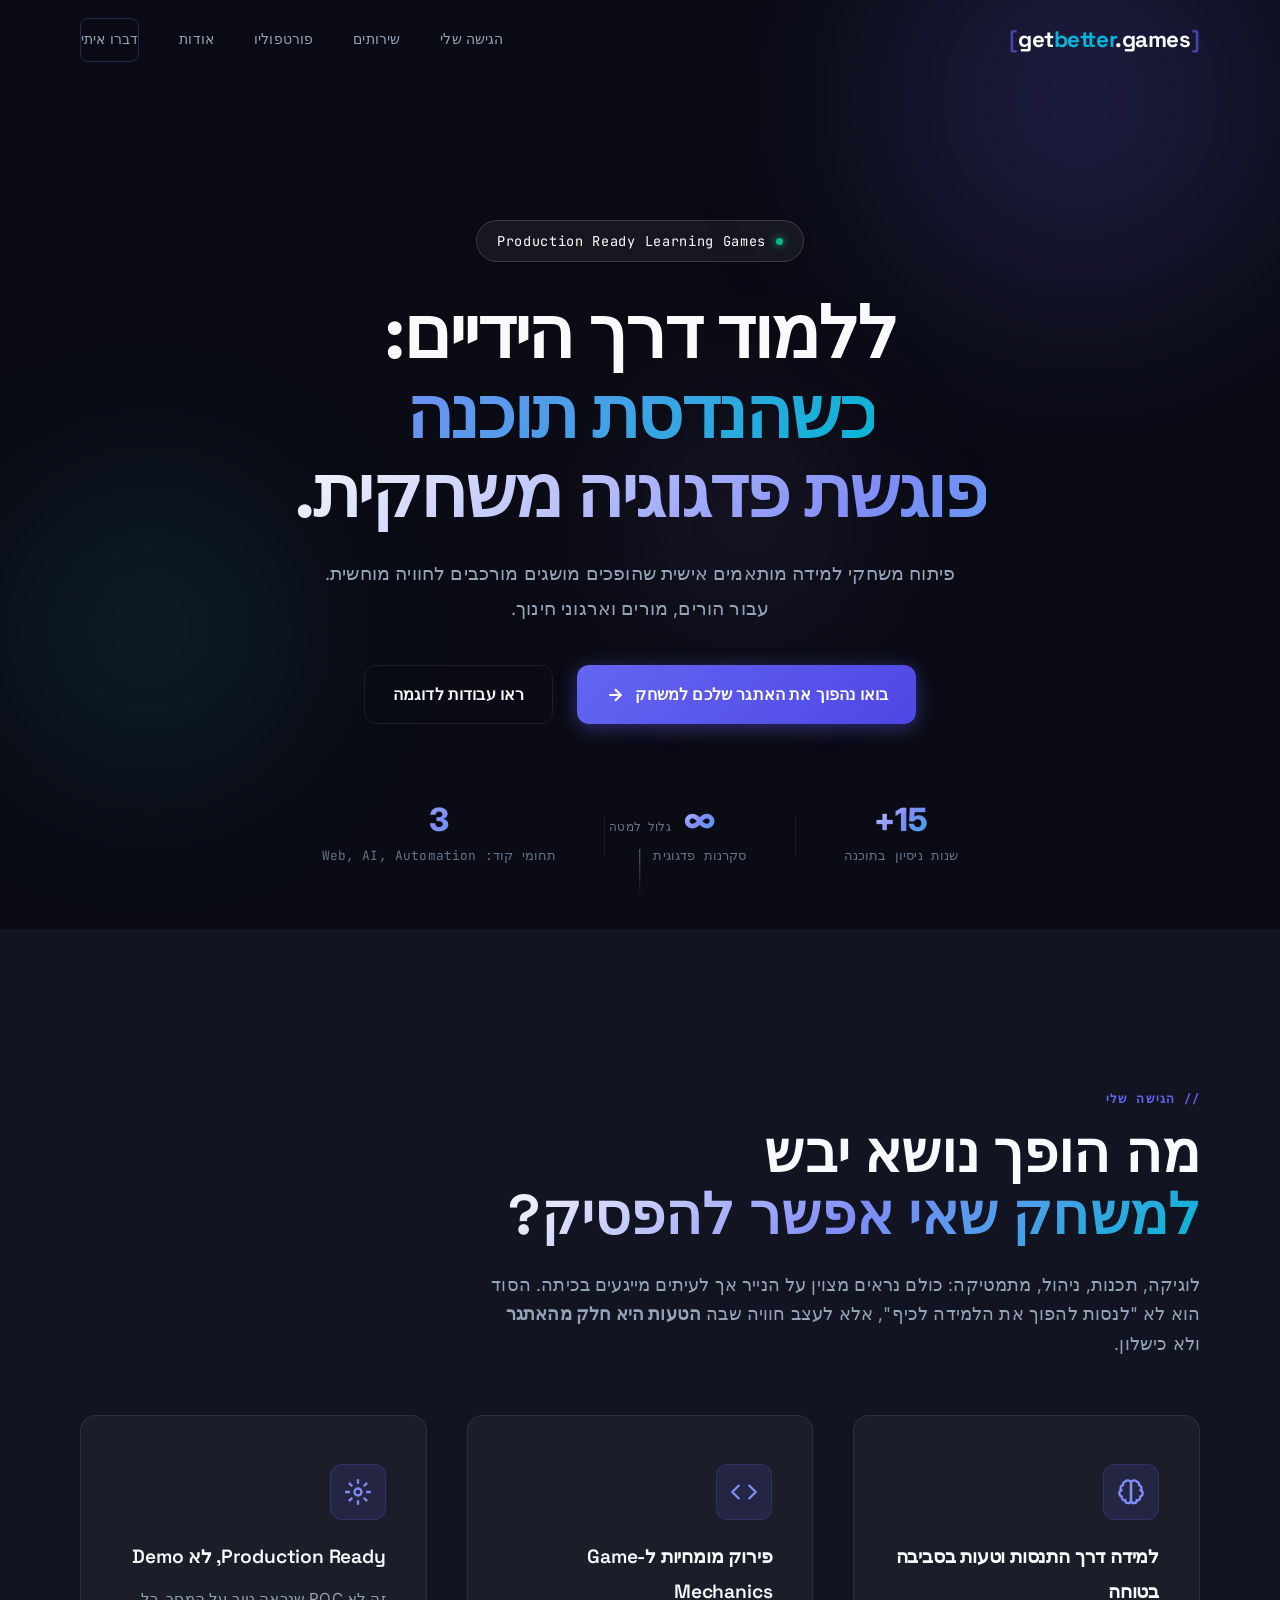
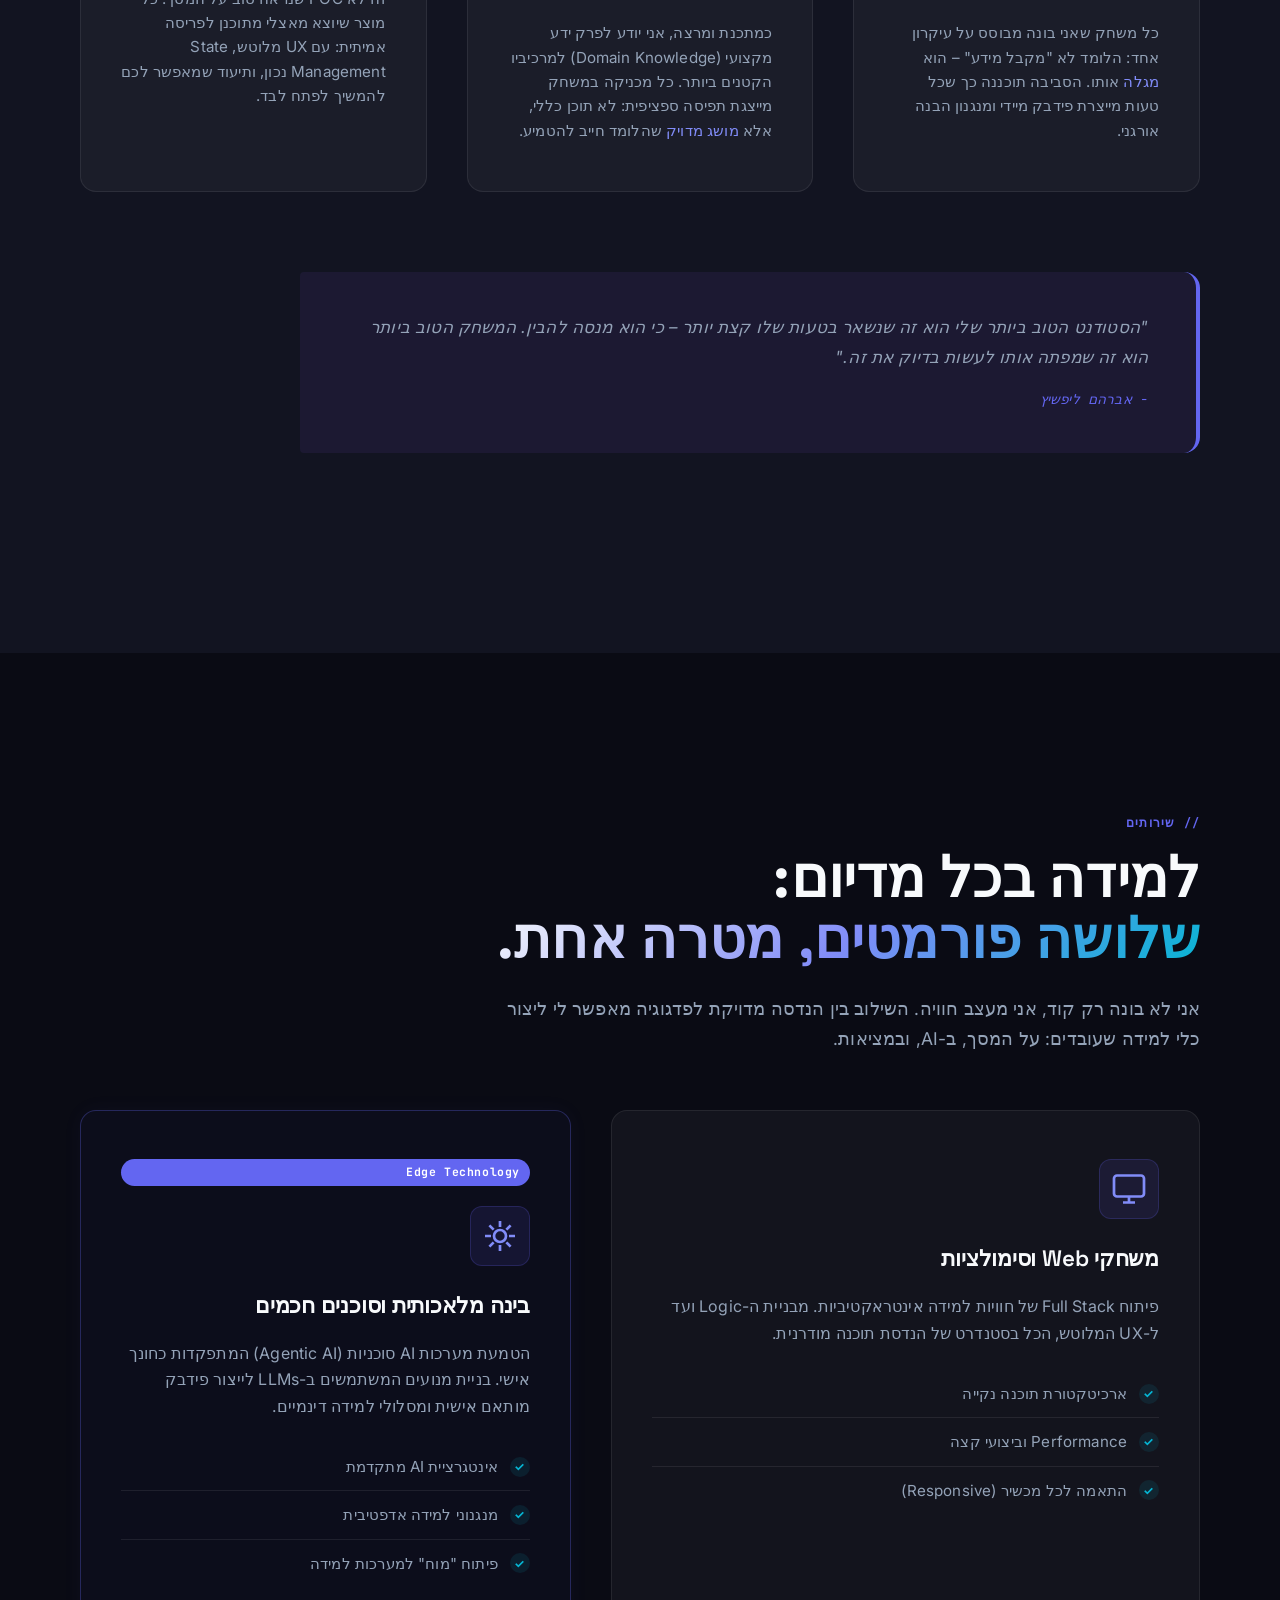
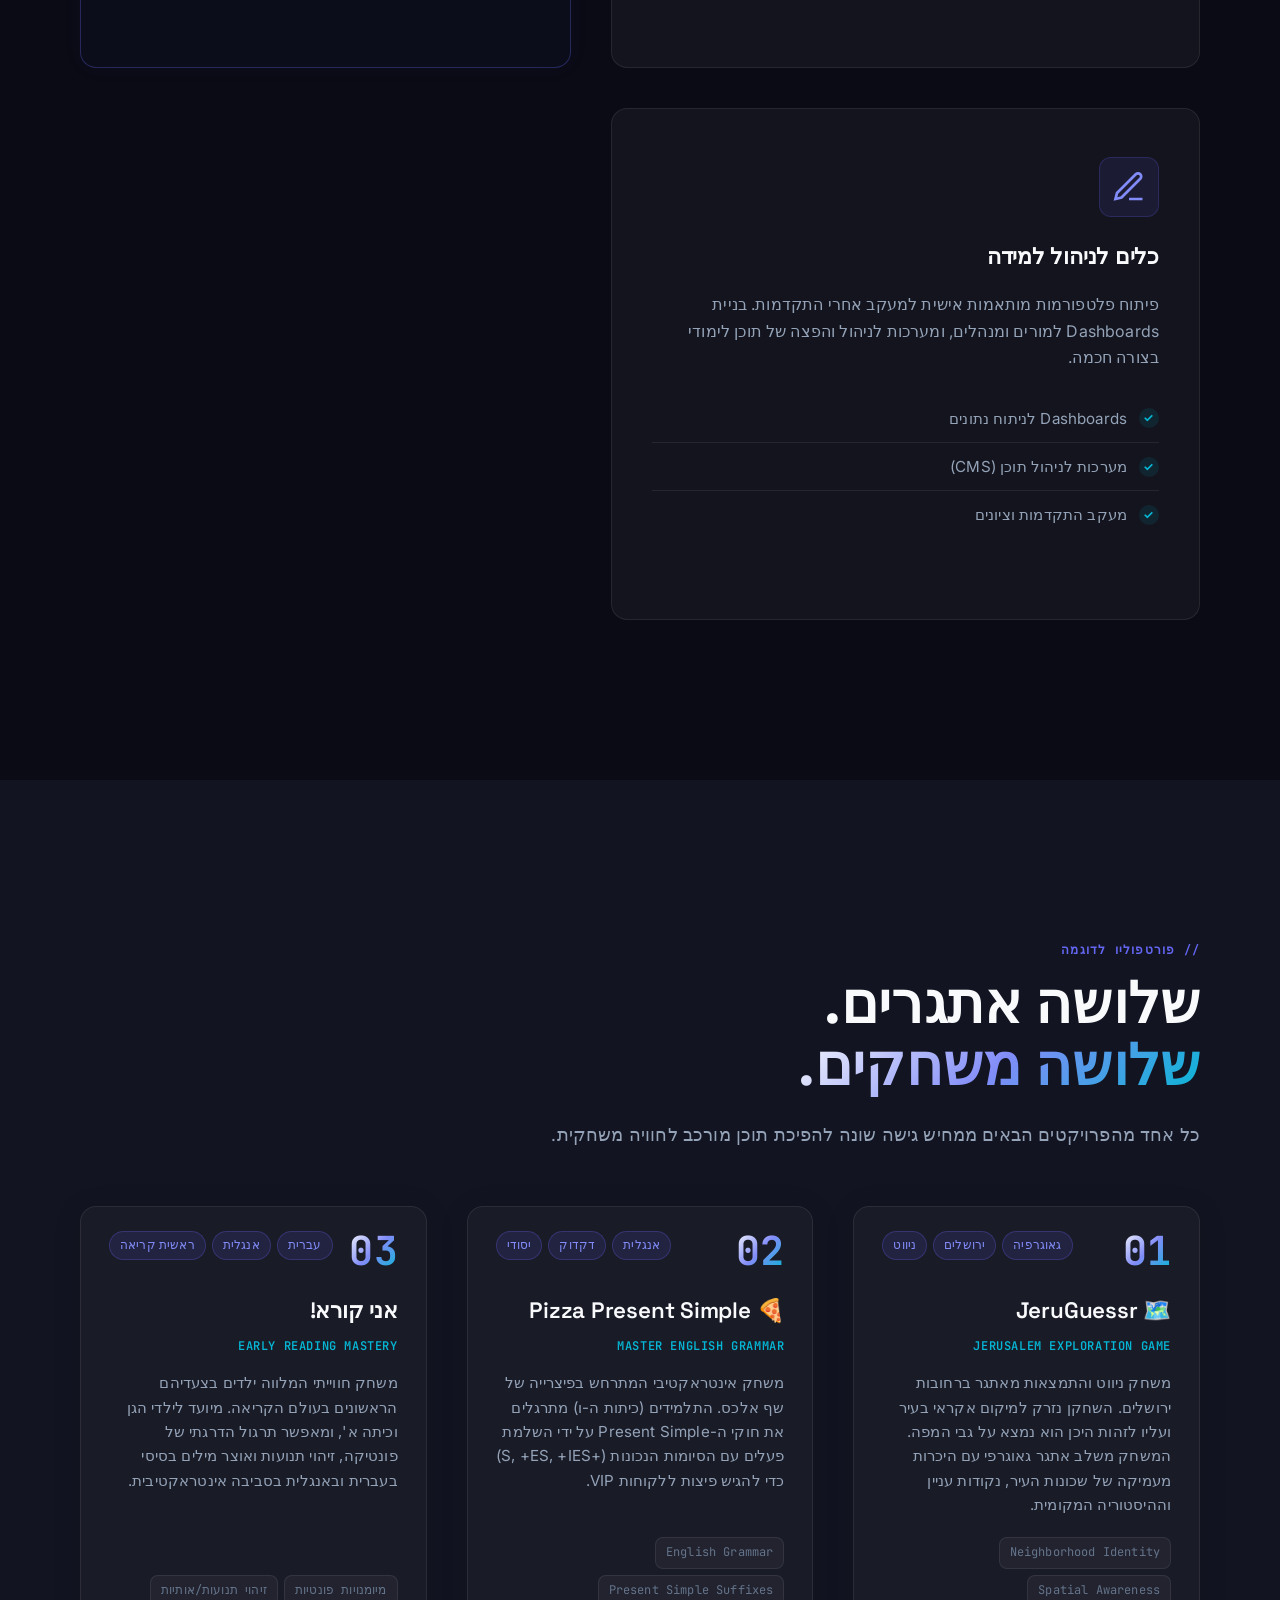
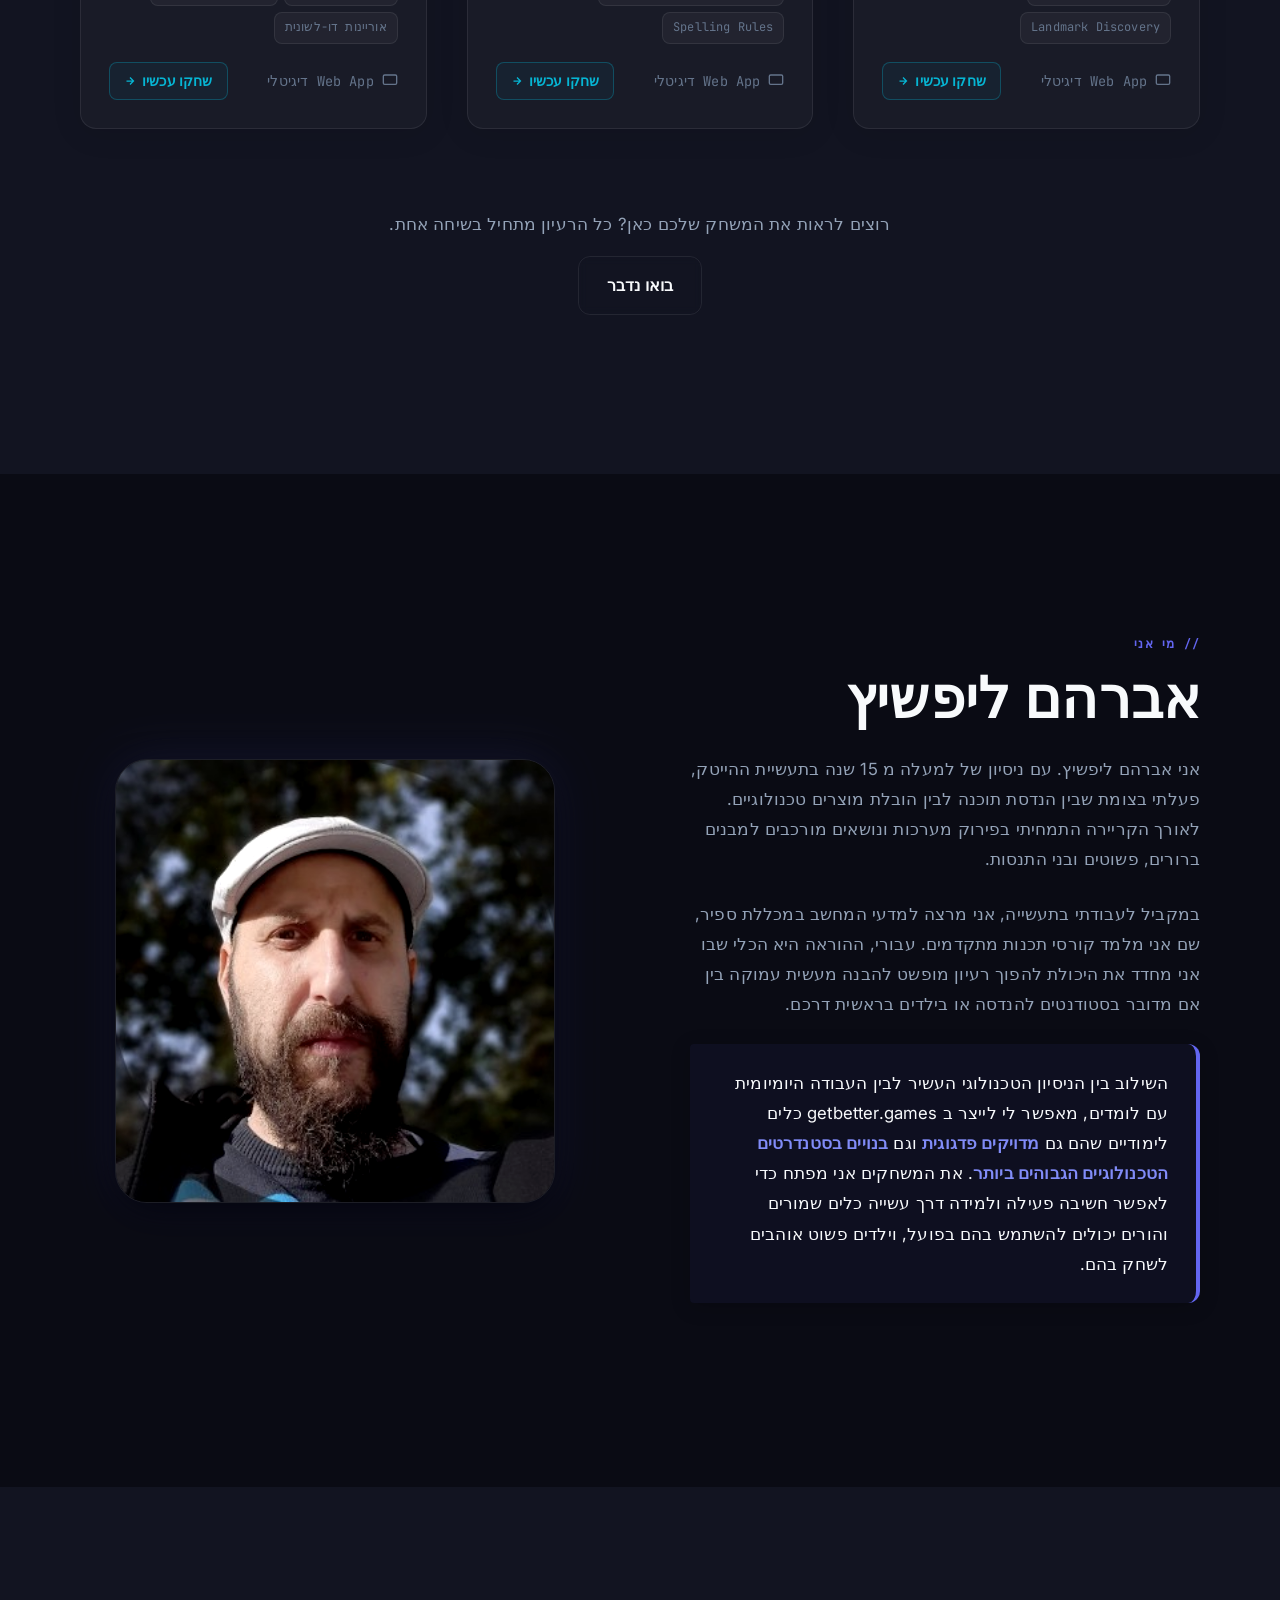
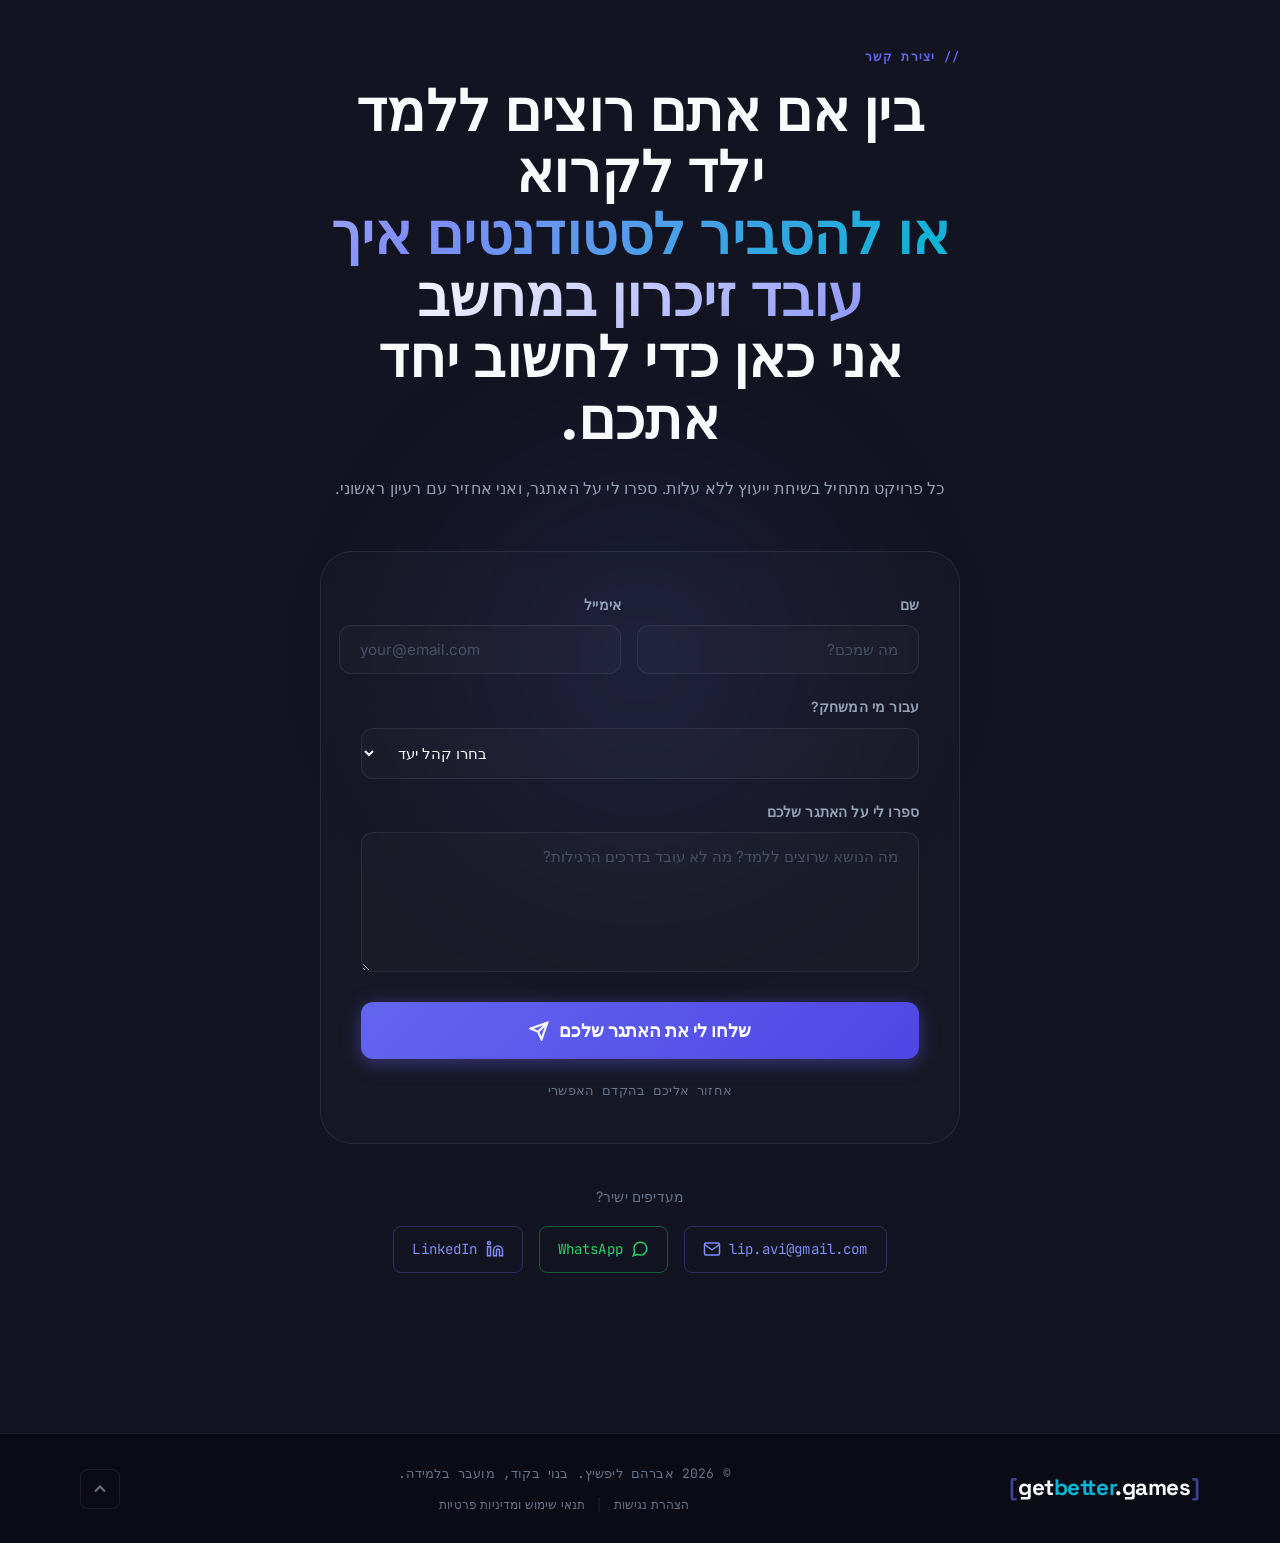
==== commit 10f431a1: "Update About Me section" ====
--- a/index.html
+++ b/index.html
@@ -2,6 +2,15 @@
 <html lang="he" dir="rtl">
 
 <head>
+  <!-- Google tag (gtag.js) -->
+  <script async src="https://www.googletagmanager.com/gtag/js?id=G-RCH261MLBS"></script>
+  <script>
+    window.dataLayer = window.dataLayer || [];
+    function gtag() { dataLayer.push(arguments); }
+    gtag('js', new Date());
+
+    gtag('config', 'G-RCH261MLBS');
+  </script>
   <meta charset="UTF-8" />
   <meta name="viewport" content="width=device-width, initial-scale=1.0" />
   <title>GetBetter.Games | פיתוח משחקי למידה מותאמים אישית | אברהם ליפשיץ</title>
@@ -138,7 +147,8 @@
               </svg>
             </div>
             <h3>פירוק מומחיות ל-Game Mechanics</h3>
-            <p>כמתכנת ומרצה, אני יודע לפרק ידע מקצועי (Domain Knowledge) למרכיביו הקטנים ביותר. כל מכניקה במשחק מייצגת תפיסה ספציפית:
+            <p>כמתכנת ומרצה, אני יודע לפרק ידע מקצועי (Domain Knowledge) למרכיביו הקטנים ביותר. כל מכניקה במשחק מייצגת
+              תפיסה ספציפית:
               לא תוכן כללי, אלא <em>מושג מדויק</em> שהלומד חייב להטמיע.</p>
           </div>
           <div class="approach-card" id="approach-card-3">
@@ -186,7 +196,8 @@
               </svg>
             </div>
             <h3>משחקי Web וסימולציות</h3>
-            <p>פיתוח Full Stack של חוויות למידה אינטראקטיביות. מבניית ה-Logic ועד ל-UX המלוטש, הכל בסטנדרט של הנדסת תוכנה מודרנית.</p>
+            <p>פיתוח Full Stack של חוויות למידה אינטראקטיביות. מבניית ה-Logic ועד ל-UX המלוטש, הכל בסטנדרט של הנדסת
+              תוכנה מודרנית.</p>
             <ul class="service-list">
               <li><span class="check">✓</span> ארכיטקטורת תוכנה נקייה</li>
               <li><span class="check">✓</span> Performance וביצועי קצה</li>
@@ -198,12 +209,14 @@
             <div class="service-tag">Edge Technology</div>
             <div class="service-icon-wrap">
               <svg width="36" height="36" viewBox="0 0 24 24" fill="none" stroke="currentColor" stroke-width="1.8">
-                <path d="M12 2v4M12 18v4M4.93 4.93l2.83 2.83M16.24 16.24l2.83 2.83M2 12h4M18 12h4M4.93 19.07l2.83-2.83M16.24 7.76l2.83-2.83" />
+                <path
+                  d="M12 2v4M12 18v4M4.93 4.93l2.83 2.83M16.24 16.24l2.83 2.83M2 12h4M18 12h4M4.93 19.07l2.83-2.83M16.24 7.76l2.83-2.83" />
                 <circle cx="12" cy="12" r="4" />
               </svg>
             </div>
             <h3>בינה מלאכותית וסוכנים חכמים</h3>
-            <p>הטמעת מערכות AI סוכניות (Agentic AI) המתפקדות כחונך אישי. בניית מנועים המשתמשים ב-LLMs לייצור פידבק מותאם אישית ומסלולי למידה דינמיים.</p>
+            <p>הטמעת מערכות AI סוכניות (Agentic AI) המתפקדות כחונך אישי. בניית מנועים המשתמשים ב-LLMs לייצור פידבק מותאם
+              אישית ומסלולי למידה דינמיים.</p>
             <ul class="service-list">
               <li><span class="check">✓</span> אינטגרציית AI מתקדמת</li>
               <li><span class="check">✓</span> מנגנוני למידה אדפטיבית</li>
@@ -219,7 +232,8 @@
               </svg>
             </div>
             <h3>כלים לניהול למידה</h3>
-            <p>פיתוח פלטפורמות מותאמות אישית למעקב אחרי התקדמות. בניית Dashboards למורים ומנהלים, ומערכות לניהול והפצה של תוכן לימודי בצורה חכמה.</p>
+            <p>פיתוח פלטפורמות מותאמות אישית למעקב אחרי התקדמות. בניית Dashboards למורים ומנהלים, ומערכות לניהול והפצה
+              של תוכן לימודי בצורה חכמה.</p>
             <ul class="service-list">
               <li><span class="check">✓</span> Dashboards לניתוח נתונים</li>
               <li><span class="check">✓</span> מערכות לניהול תוכן (CMS)</li>
@@ -229,7 +243,7 @@
 
         </div>
 
-        </div>
+      </div>
       </div>
     </section>
 
@@ -270,7 +284,8 @@
                   </svg>
                   <span>Web App דיגיטלי</span>
                 </div>
-                <a href="https://jeruguesser.getbetter.games" target="_blank" rel="noopener noreferrer" class="btn-play-now">
+                <a href="https://jeruguesser.getbetter.games?utm_source=getbetter.games&utm_medium=portfolio&utm_campaign=main_site"
+                  target="_blank" rel="noopener noreferrer" class="btn-play-now">
                   <span>שחקו עכשיו</span>
                   <svg width="12" height="12" viewBox="0 0 24 24" fill="none" stroke="currentColor" stroke-width="2.5">
                     <path d="M5 12h14M12 5l7 7-7 7" />
@@ -309,7 +324,8 @@
                   </svg>
                   <span>Web App דיגיטלי</span>
                 </div>
-                <a href="https://pizza-present-simple.getbetter.games" target="_blank" rel="noopener noreferrer" class="btn-play-now">
+                <a href="https://pizza-present-simple.getbetter.games?utm_source=getbetter.games&utm_medium=portfolio&utm_campaign=main_site"
+                  target="_blank" rel="noopener noreferrer" class="btn-play-now">
                   <span>שחקו עכשיו</span>
                   <svg width="12" height="12" viewBox="0 0 24 24" fill="none" stroke="currentColor" stroke-width="2.5">
                     <path d="M5 12h14M12 5l7 7-7 7" />
@@ -347,7 +363,8 @@
                   </svg>
                   <span>Web App דיגיטלי</span>
                 </div>
-                <a href="https://hebrewreading.getbetter.games" target="_blank" rel="noopener noreferrer" class="btn-play-now">
+                <a href="https://reading-game.getbetter.games?utm_source=getbetter.games&utm_medium=portfolio&utm_campaign=main_site"
+                  target="_blank" rel="noopener noreferrer" class="btn-play-now">
                   <span>שחקו עכשיו</span>
                   <svg width="12" height="12" viewBox="0 0 24 24" fill="none" stroke="currentColor" stroke-width="2.5">
                     <path d="M5 12h14M12 5l7 7-7 7" />
@@ -374,17 +391,13 @@
           <h2 class="section-title">אברהם ליפשיץ</h2>
           <div class="about-body">
             <p>
-              מהנדס תוכנה עם למעלה מ-15 שנות ניסיון בתעשייה, בוגר ניהול מערכות מידע ויזמות עסקית מאוניברסיטת בן-גוריון.
-              עבדתי עשר שנים ב-Amdocs, חברת התוכנה הגדולה בישראל, בתפקידים שונים: ממהנדס בודד ועד מוביל Product Layer
-              מורכב.
+              אני אברהם ליפשיץ. עם ניסיון של למעלה מ 15 שנה בתעשיית ההייטק, פעלתי בצומת שבין הנדסת תוכנה לבין הובלת מוצרים טכנולוגיים. לאורך הקריירה התמחיתי בפירוק מערכות ונושאים מורכבים למבנים ברורים, פשוטים ובני התנסות.
             </p>
             <p>
-              לצד הקריירה התעשייתית, אני מרצה למדעי המחשב במכללת ספיר, שם אני מלמד קורסים בתכנות, מבני נתונים, ופיתוח
-              web. עיסוק בהוראה אינו עיסוק צדדי עבורי – הוא הדרך שבה אני מחדד את ההבנה שלי בחומר.
+              במקביל לעבודתי בתעשייה, אני מרצה למדעי המחשב במכללת ספיר, שם אני מלמד קורסי תכנות מתקדמים. עבורי, ההוראה היא הכלי שבו אני מחדד את היכולת להפוך רעיון מופשט להבנה מעשית עמוקה בין אם מדובר בסטודנטים להנדסה או בילדים בראשית דרכם.
             </p>
             <p class="about-highlight">
-              השילוב בין הובלת מוצרים ב-Amdocs לבין הכשרת הדור הבא של המתכנתים, מאפשר לי לייצר כלים לימודיים שהם גם
-              <strong>מדויקים פדגוגית</strong> וגם <strong>בנויים ברמה הטכנולוגית הגבוהה ביותר.</strong>
+              השילוב בין הניסיון הטכנולוגי העשיר לבין העבודה היומיומית עם לומדים, מאפשר לי לייצר ב getbetter.games כלים לימודיים שהם גם <strong>מדויקים פדגוגית</strong> וגם <strong>בנויים בסטנדרטים הטכנולוגיים הגבוהים ביותר</strong>. את המשחקים אני מפתח כדי לאפשר חשיבה פעילה ולמידה דרך עשייה כלים שמורים והורים יכולים להשתמש בהם בפועל, וילדים פשוט אוהבים לשחק בהם.
             </p>
           </div>
         </div>
--- a/style.css
+++ b/style.css
@@ -1242,13 +1242,15 @@
   .nav-links { display: none; }
   .nav-hamburger { display: flex; }
 
-  .hero { padding-top: 80px; }
-  .hero-title { font-size: clamp(2rem, 9vw, 2.8rem); line-height: 1.1; }
-  .hero-cta-group { gap: 16px; width: 100%; }
+  .hero { padding-top: 80px; text-align: center; display: flex; flex-direction: column; align-items: center; justify-content: center; }
+  .hero-content { display: flex; flex-direction: column; align-items: center; }
+  .hero-title { font-size: clamp(2rem, 9vw, 2.8rem); line-height: 1.1; margin-left: auto; margin-right: auto; }
+  .hero-subtitle { margin-left: auto; margin-right: auto; }
+  .hero-cta-group { gap: 16px; width: 100%; justify-content: center; }
   .hero-cta-group .btn { width: 100%; justify-content: center; }
 
-  .hero-stats { gap: 16px; justify-content: space-between; width: 100%; }
-  .stat { flex: 1; }
+  .hero-stats { gap: 16px; justify-content: center; width: 100%; }
+  .stat { flex: 1; min-width: 80px; }
   .stat-number { font-size: 1.5rem; }
   .stat-label { font-size: 0.7rem; }
   .stat-divider { display: none; }
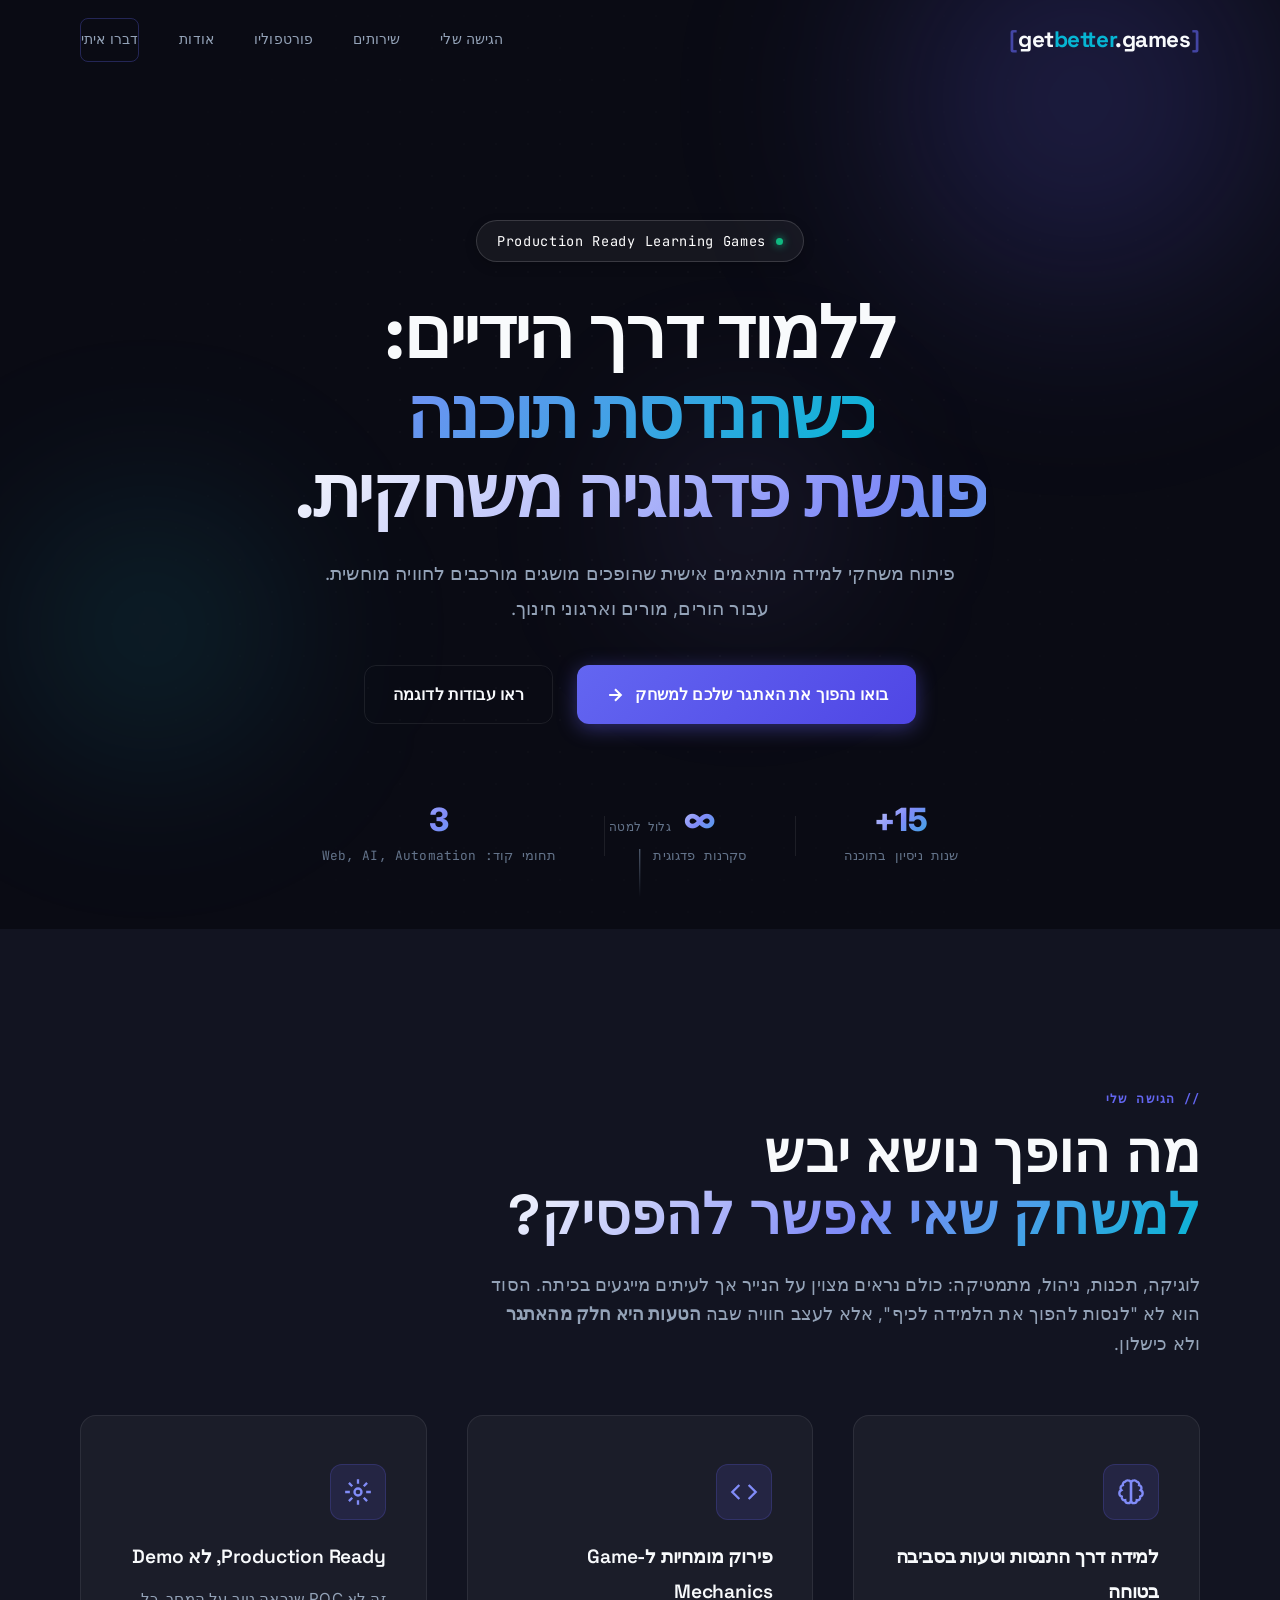
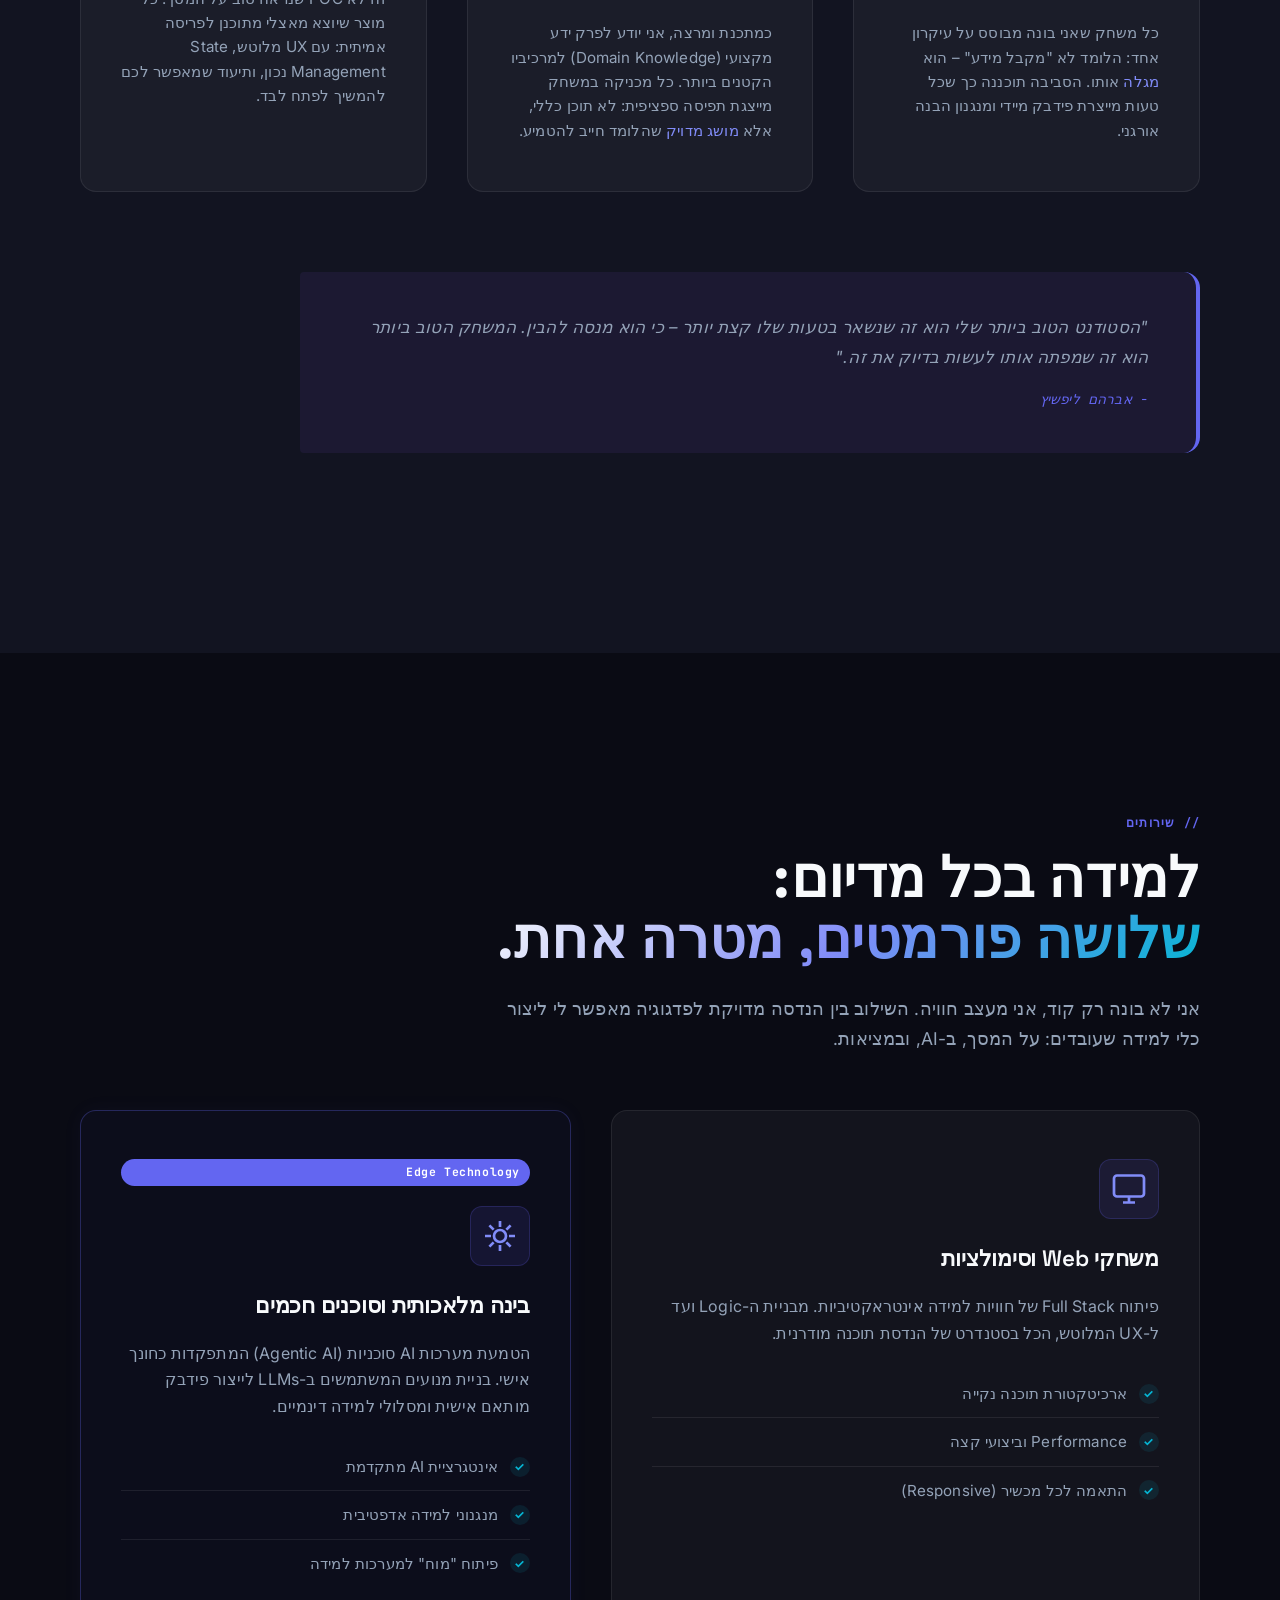
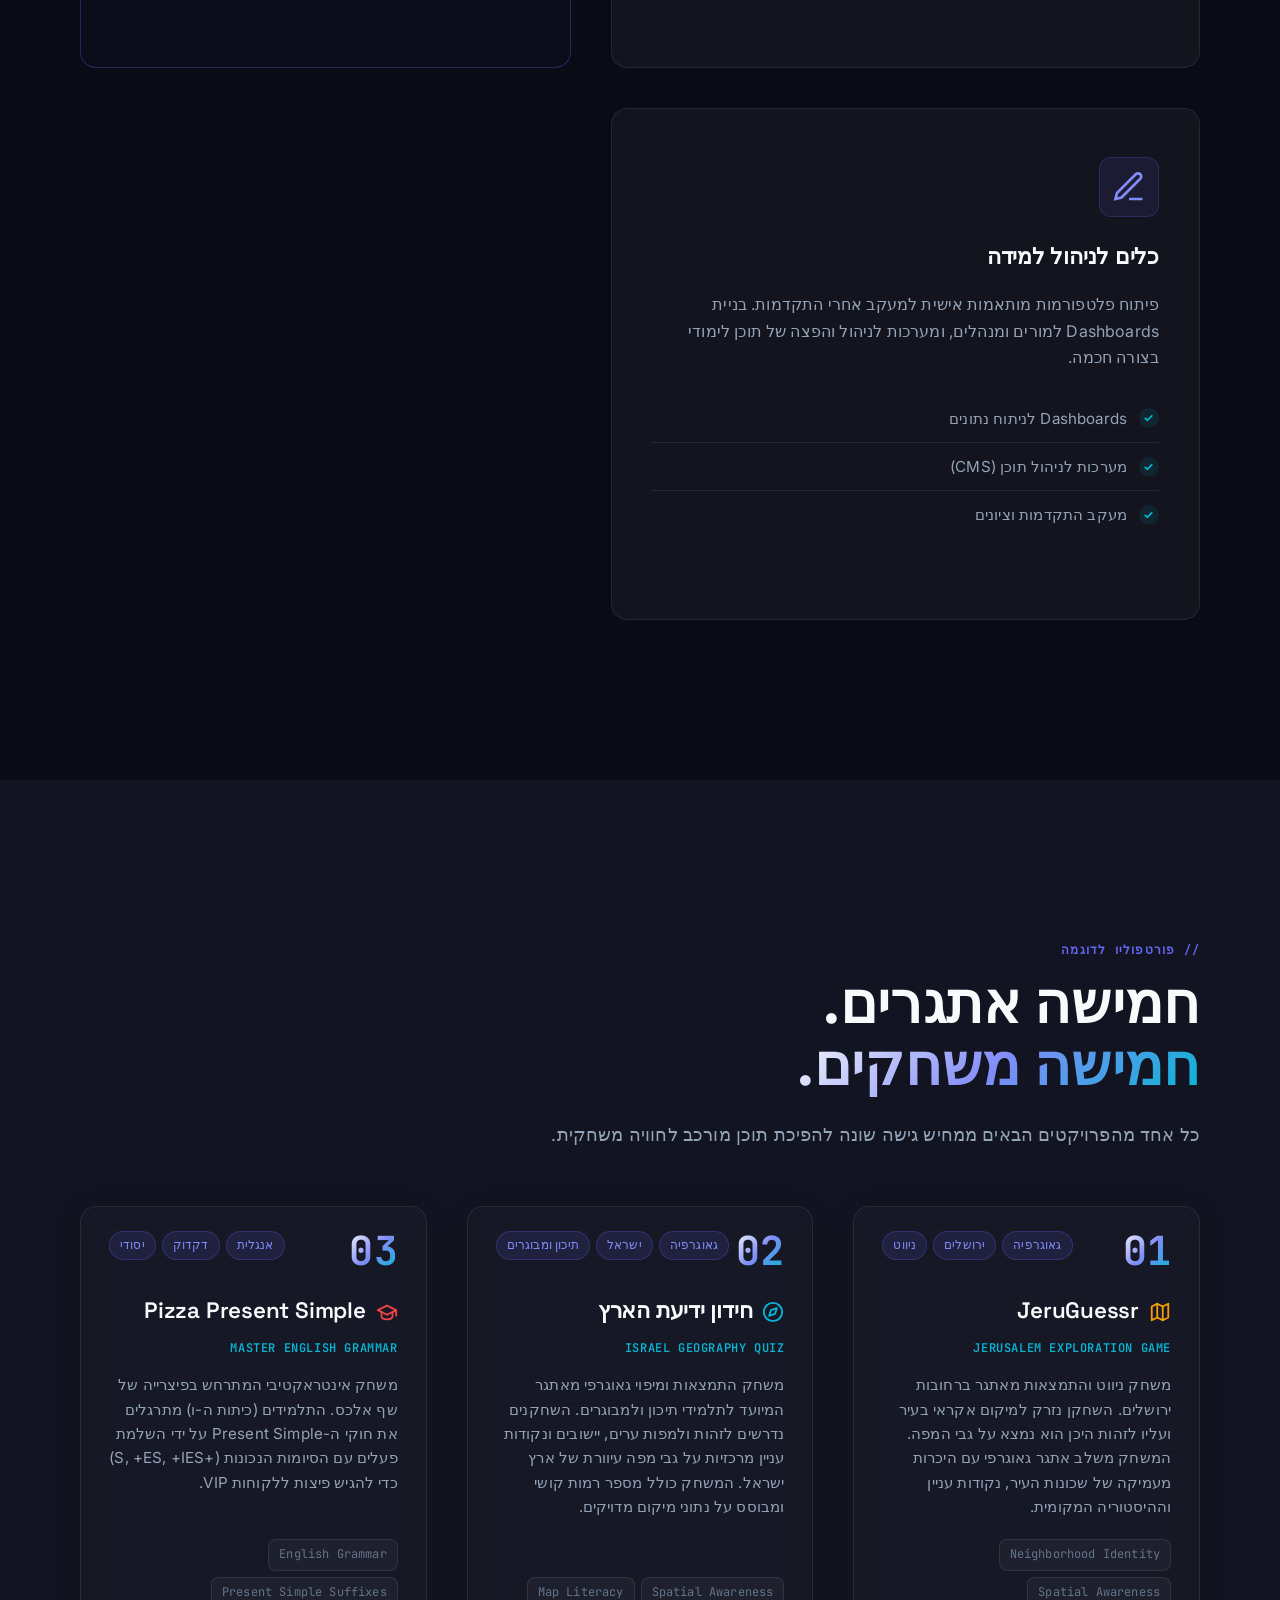
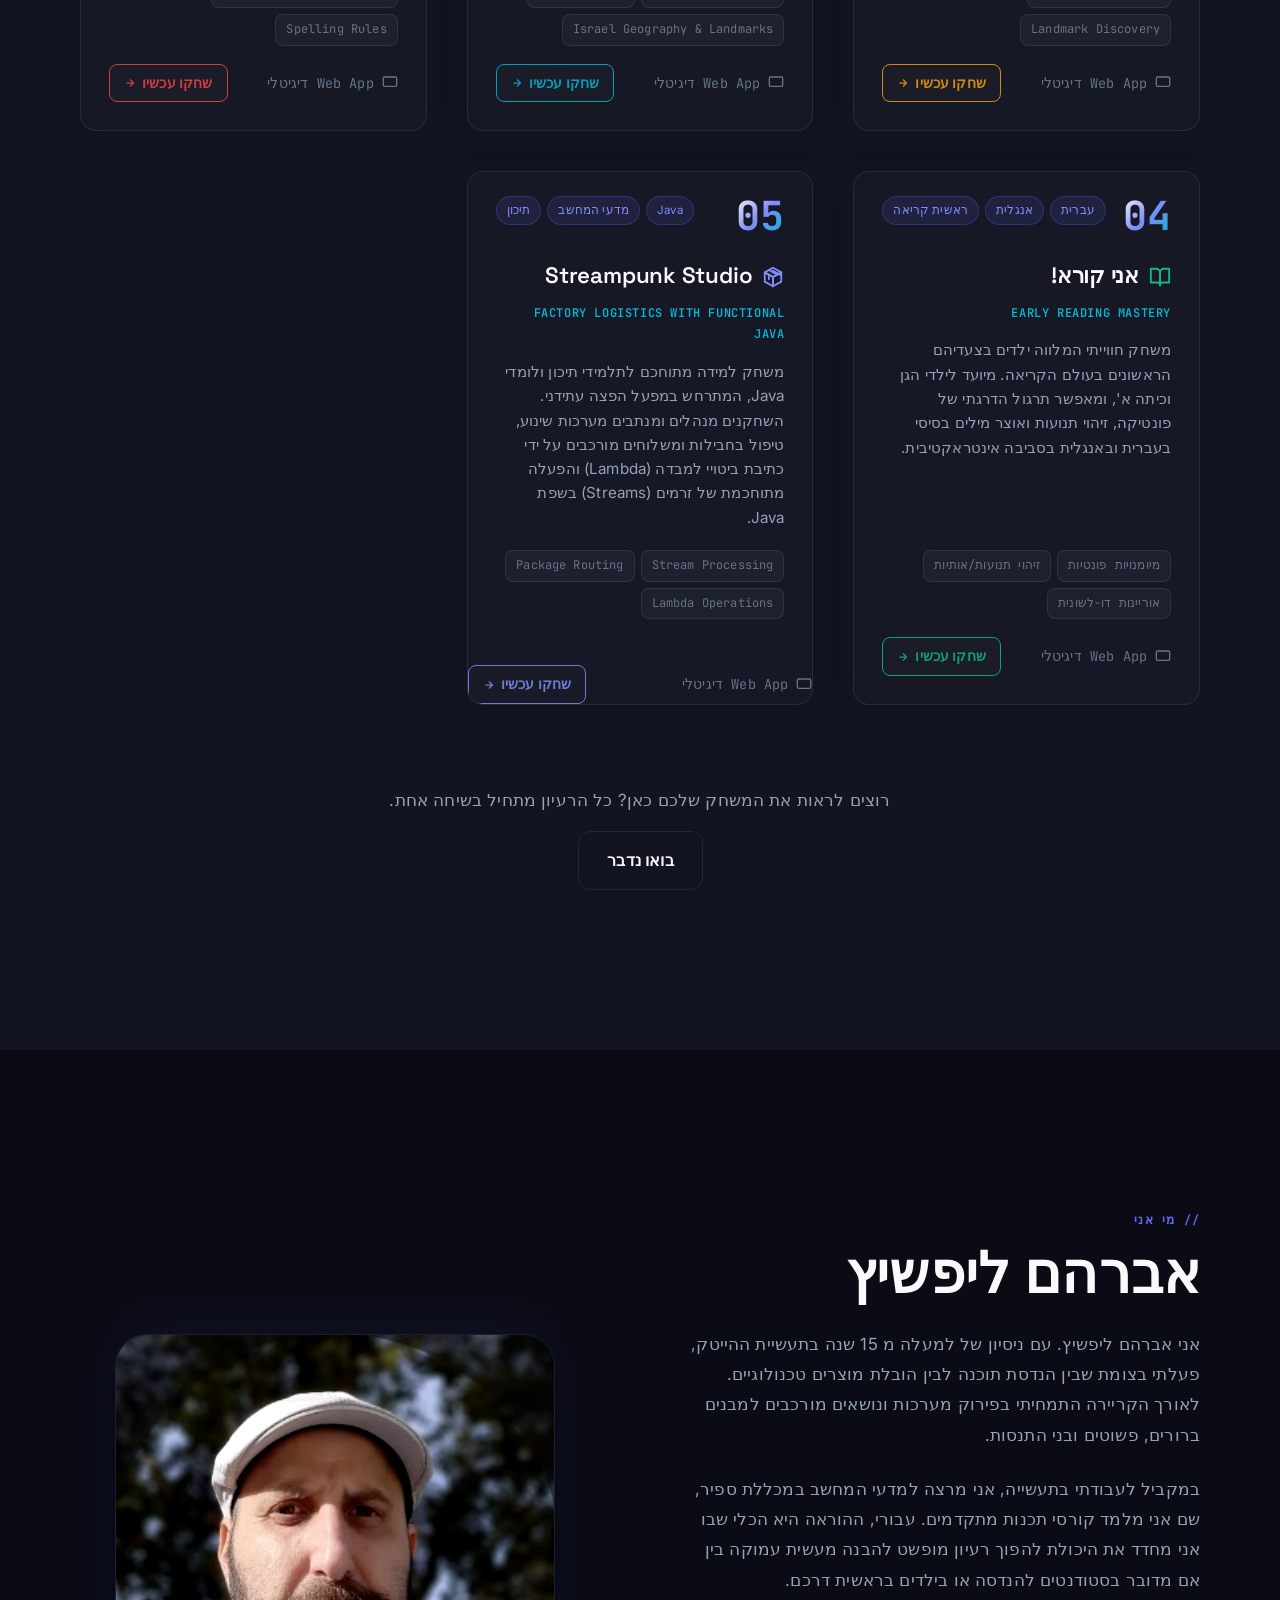
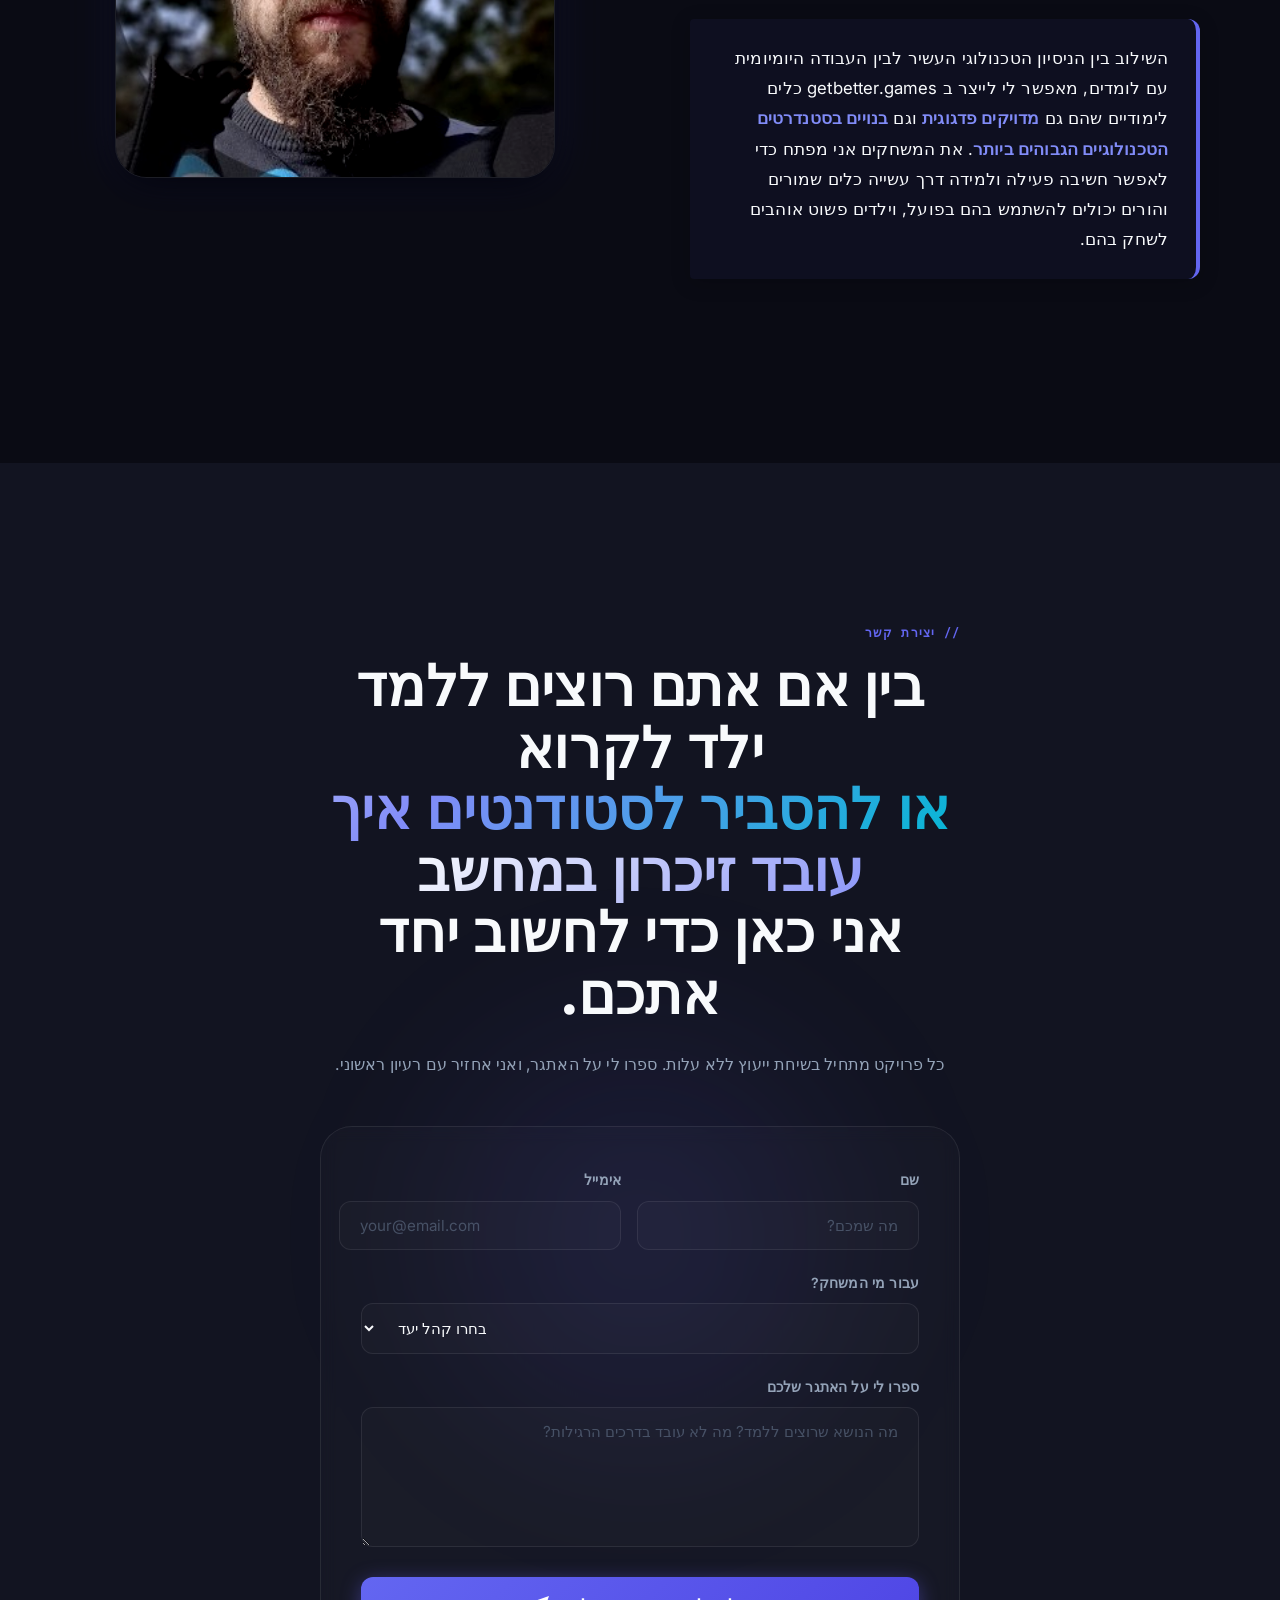
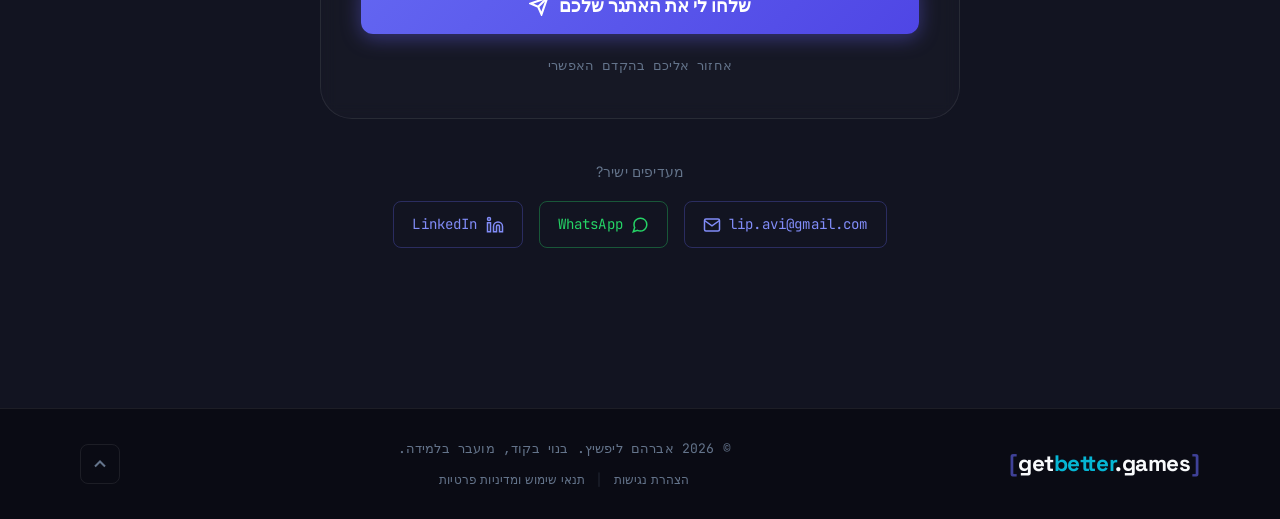
==== commit 1a0ff481: "feat: premium UI/UX upgrade, add geography quiz & streampunk studio, optimize mobile responsiveness " ====
--- a/index.html
+++ b/index.html
@@ -159,7 +159,7 @@
                   d="M12 1v4M12 19v4M4.22 4.22l2.83 2.83M16.95 16.95l2.83 2.83M1 12h4M19 12h4M4.22 19.78l2.83-2.83M16.95 7.05l2.83-2.83" />
               </svg>
             </div>
-            <h3>Production Ready, לא Demo</h3>
+            <h3><span dir="ltr">Production Ready</span>, לא <span dir="ltr">Demo</span></h3>
             <p>זה לא POC שנראה טוב על המסך. כל מוצר שיוצא מאצלי מתוכנן לפריסה אמיתית: עם UX מלוטש, State Management
               נכון, ותיעוד שמאפשר לכם להמשיך לפתח לבד.</p>
           </div>
@@ -251,7 +251,7 @@
     <section class="portfolio section" id="portfolio">
       <div class="container">
         <div class="section-label">// פורטפוליו לדוגמה</div>
-        <h2 class="section-title">שלושה אתגרים.<br /><span class="gradient-text">שלושה משחקים.</span></h2>
+        <h2 class="section-title">חמישה אתגרים.<br /><span class="gradient-text">חמישה משחקים.</span></h2>
         <p class="section-sub">כל אחד מהפרויקטים הבאים ממחיש גישה שונה להפיכת תוכן מורכב לחוויה משחקית.</p>
 
         <div class="portfolio-grid">
@@ -266,7 +266,10 @@
               </div>
             </div>
             <div class="portfolio-card-body">
-              <h3>🗺️ JeruGuessr</h3>
+              <h3>
+                <svg width="22" height="22" viewBox="0 0 24 24" fill="none" stroke="currentColor" stroke-width="2" stroke-linecap="round" stroke-linejoin="round" class="title-icon"><polygon points="3 6 9 3 15 6 21 3 21 18 15 21 9 18 3 21"/><line x1="9" y1="3" x2="9" y2="18"/><line x1="15" y1="6" x2="15" y2="21"/></svg>
+                <span>JeruGuessr</span>
+              </h3>
               <p class="portfolio-tagline">Jerusalem Exploration Game</p>
               <p class="portfolio-desc">
                 משחק ניווט והתמצאות מאתגר ברחובות ירושלים. השחקן נזרק למיקום אקראי בעיר ועליו לזהות היכן הוא נמצא על גבי
@@ -295,9 +298,50 @@
             </div>
           </article>
 
+          <article class="portfolio-card" id="portfolio-yediat-haaretz">
+            <div class="portfolio-card-header">
+              <div class="portfolio-number">02</div>
+              <div class="portfolio-tags">
+                <span class="tag">גאוגרפיה</span>
+                <span class="tag">ישראל</span>
+                <span class="tag">תיכון ומבוגרים</span>
+              </div>
+            </div>
+            <div class="portfolio-card-body">
+              <h3>
+                <svg width="22" height="22" viewBox="0 0 24 24" fill="none" stroke="currentColor" stroke-width="2" stroke-linecap="round" stroke-linejoin="round" class="title-icon"><circle cx="12" cy="12" r="10"/><polygon points="16.24 7.76 14.12 14.12 7.76 16.24 9.88 9.88 16.24 7.76"/></svg>
+                <span>חידון ידיעת הארץ</span>
+              </h3>
+              <p class="portfolio-tagline">Israel Geography Quiz</p>
+              <p class="portfolio-desc">
+                משחק התמצאות ומיפוי גאוגרפי מאתגר המיועד לתלמידי תיכון ולמבוגרים. השחקנים נדרשים לזהות ולמפות ערים, יישובים ונקודות עניין מרכזיות על גבי מפה עיוורת של ארץ ישראל. המשחק כולל מספר רמות קושי ומבוסס על נתוני מיקום מדויקים.
+              </p>
+              <div class="portfolio-skills">
+                <span>Spatial Awareness</span>
+                <span>Map Literacy</span>
+                <span>Israel Geography & Landmarks</span>
+              </div>
+              <div class="portfolio-format-row">
+                <div class="portfolio-format">
+                  <svg width="16" height="16" viewBox="0 0 24 24" fill="none" stroke="currentColor" stroke-width="2">
+                    <rect x="2" y="3" width="20" height="14" rx="2" />
+                  </svg>
+                  <span>Web App דיגיטלי</span>
+                </div>
+                <a href="https://yediat-haaretz.getbetter.games/?utm_source=getbetter.games&utm_medium=portfolio&utm_campaign=main_site"
+                  target="_blank" rel="noopener noreferrer" class="btn-play-now">
+                  <span>שחקו עכשיו</span>
+                  <svg width="12" height="12" viewBox="0 0 24 24" fill="none" stroke="currentColor" stroke-width="2.5">
+                    <path d="M5 12h14M12 5l7 7-7 7" />
+                  </svg>
+                </a>
+              </div>
+            </div>
+          </article>
+
           <article class="portfolio-card" id="portfolio-pizza">
             <div class="portfolio-card-header">
-              <div class="portfolio-number">02</div>
+              <div class="portfolio-number">03</div>
               <div class="portfolio-tags">
                 <span class="tag">אנגלית</span>
                 <span class="tag">דקדוק</span>
@@ -305,7 +349,10 @@
               </div>
             </div>
             <div class="portfolio-card-body">
-              <h3>🍕 Pizza Present Simple</h3>
+              <h3>
+                <svg width="22" height="22" viewBox="0 0 24 24" fill="none" stroke="currentColor" stroke-width="2" stroke-linecap="round" stroke-linejoin="round" class="title-icon"><path d="M22 10v6M2 10l10-5 10 5-10 5z"/><path d="M6 12v5c0 2 2 3 6 3s6-1 6-3v-5"/></svg>
+                <span>Pizza Present Simple</span>
+              </h3>
               <p class="portfolio-tagline">Master English Grammar</p>
               <p class="portfolio-desc">
                 משחק אינטראקטיבי המתרחש בפיצרייה של שף אלכס. התלמידים (כיתות ה-ו) מתרגלים את חוקי ה-Present Simple על
@@ -337,7 +384,7 @@
 
           <article class="portfolio-card" id="portfolio-hebrew-reading">
             <div class="portfolio-card-header">
-              <div class="portfolio-number">03</div>
+              <div class="portfolio-number">04</div>
               <div class="portfolio-tags">
                 <span class="tag">עברית</span>
                 <span class="tag">אנגלית</span>
@@ -345,7 +392,10 @@
               </div>
             </div>
             <div class="portfolio-card-body">
-              <h3>אני קורא!</h3>
+              <h3>
+                <svg width="22" height="22" viewBox="0 0 24 24" fill="none" stroke="currentColor" stroke-width="2" stroke-linecap="round" stroke-linejoin="round" class="title-icon"><path d="M2 3h6a4 4 0 0 1 4 4v14a3 3 0 0 0-3-3H2z"/><path d="M22 3h-6a4 4 0 0 0-4 4v14a3 3 0 0 1 3-3h7z"/></svg>
+                <span>אני קורא!</span>
+              </h3>
               <p class="portfolio-tagline">Early Reading Mastery</p>
               <p class="portfolio-desc">
                 משחק חווייתי המלווה ילדים בצעדיהם הראשונים בעולם הקריאה. מיועד לילדי הגן וכיתה א', ומאפשר תרגול
@@ -364,6 +414,49 @@
                   <span>Web App דיגיטלי</span>
                 </div>
                 <a href="https://reading-game.getbetter.games?utm_source=getbetter.games&utm_medium=portfolio&utm_campaign=main_site"
+                  target="_blank" rel="noopener noreferrer" class="btn-play-now">
+                  <span>שחקו עכשיו</span>
+                  <svg width="12" height="12" viewBox="0 0 24 24" fill="none" stroke="currentColor" stroke-width="2.5">
+                    <path d="M5 12h14M12 5l7 7-7 7" />
+                  </svg>
+                </a>
+              </div>
+            </div>
+          </article>
+
+          <article class="portfolio-card" id="portfolio-streampunk">
+            <div class="portfolio-card-header">
+              <div class="portfolio-number">05</div>
+              <div class="portfolio-tags">
+                <span class="tag">Java</span>
+                <span class="tag">מדעי המחשב</span>
+                <span class="tag">תיכון</span>
+              </div>
+            </div>
+            <div class="portfolio-card-body">
+              <h3>
+                <svg width="22" height="22" viewBox="0 0 24 24" fill="none" stroke="currentColor" stroke-width="2" stroke-linecap="round" stroke-linejoin="round" class="title-icon"><line x1="16.5" y1="9.4" x2="7.5" y2="4.21"/><polygon points="12 22.08 12 12 3 6.92 3 17.08 12 22.08"/><polygon points="12 12 21 6.92 21 17.08 12 22.08"/><polygon points="12 12 3 6.92 12 1.84 21 6.92"/><polyline points="12 5.16 20.1 9.84"/><line x1="7.5" y1="14.58" x2="7.5" y2="9.55"/></svg>
+                <span>Streampunk Studio</span>
+              </h3>
+              <p class="portfolio-tagline">Factory Logistics with Functional Java</p>
+              <p class="portfolio-desc">
+                משחק למידה מתוחכם לתלמידי תיכון ולומדי Java, המתרחש במפעל הפצה עתידני. השחקנים מנהלים ומנתבים מערכות שינוע, טיפול בחבילות ומשלוחים מורכבים על ידי כתיבת ביטויי למבדה (Lambda) והפעלה מתוחכמת של זרמים (Streams) בשפת Java.
+              </p>
+              <div class="portfolio-skills">
+                <span>Stream Processing</span>
+                <span>Package Routing</span>
+                <span>Lambda Operations</span>
+              </div>
+            </div>
+
+              <div class="portfolio-format-row">
+                <div class="portfolio-format">
+                  <svg width="16" height="16" viewBox="0 0 24 24" fill="none" stroke="currentColor" stroke-width="2">
+                    <rect x="2" y="3" width="20" height="14" rx="2" />
+                  </svg>
+                  <span>Web App דיגיטלי</span>
+                </div>
+                <a href="https://streampunk-studio.getbetter.games?utm_source=getbetter.games&utm_medium=portfolio&utm_campaign=main_site"
                   target="_blank" rel="noopener noreferrer" class="btn-play-now">
                   <span>שחקו עכשיו</span>
                   <svg width="12" height="12" viewBox="0 0 24 24" fill="none" stroke="currentColor" stroke-width="2.5">
--- a/style.css
+++ b/style.css
@@ -697,23 +697,25 @@
 .btn-play-now {
   font-size: 0.85rem;
   font-weight: 600;
-  color: var(--accent-cyan) !important;
+  color: var(--card-accent) !important;
   display: flex;
   align-items: center;
   gap: 6px;
-  border: 1.5px solid rgba(6, 182, 212, 0.3);
+  border: 1.5px solid var(--card-accent);
+  opacity: 0.85;
   padding: 6px 14px;
   border-radius: 8px;
   transition: all 0.3s cubic-bezier(0.4, 0, 0.2, 1);
-  background: rgba(6, 182, 212, 0.05);
+  background: rgba(255, 255, 255, 0.02);
 }
 
 .btn-play-now:hover {
-  background: var(--accent-cyan);
-  color: #000 !important;
-  border-color: var(--accent-cyan);
+  background: var(--card-accent);
+  color: #0A0B14 !important;
+  border-color: var(--card-accent);
   transform: translateY(-2px);
-  box-shadow: 0 4px 12px rgba(6, 182, 212, 0.3);
+  box-shadow: 0 4px 12px var(--card-glow);
+  opacity: 1;
 }
 
 .btn-play-now:active {
@@ -723,7 +725,7 @@
 
 /* ══════════════════════════════════════════
    PORTFOLIO
-══════════════════════════════════════════ */
+ ══════════════════════════════════════════ */
 .portfolio { background: var(--bg-1); }
 
 .portfolio-grid {
@@ -733,8 +735,9 @@
   margin-bottom: 80px;
 }
 
+/* Card theme variables and definitions */
 .portfolio-card {
-  background: rgba(255, 255, 255, 0.03);
+  background: rgba(255, 255, 255, 0.02);
   border: 1px solid var(--border);
   border-radius: var(--radius-lg);
   overflow: hidden;
@@ -742,11 +745,49 @@
   display: flex;
   flex-direction: column;
   box-shadow: 0 4px 30px rgba(0, 0, 0, 0.1);
-}
+  backdrop-filter: blur(12px);
+  -webkit-backdrop-filter: blur(12px);
+  
+  /* Fallback Card Theme */
+  --card-glow: rgba(99, 102, 241, 0.15);
+  --card-border-hover: var(--accent-1);
+  --card-accent: var(--accent-cyan);
+}
+
+#portfolio-jeruguesser {
+  --card-glow: rgba(245, 158, 11, 0.15);
+  --card-border-hover: #F59E0B;
+  --card-accent: #F59E0B;
+}
+
+#portfolio-yediat-haaretz {
+  --card-glow: rgba(6, 182, 212, 0.15);
+  --card-border-hover: #06B6D4;
+  --card-accent: #06B6D4;
+}
+
+#portfolio-pizza {
+  --card-glow: rgba(239, 68, 68, 0.15);
+  --card-border-hover: #EF4444;
+  --card-accent: #EF4444;
+}
+
+#portfolio-hebrew-reading {
+  --card-glow: rgba(16, 185, 129, 0.15);
+  --card-border-hover: #10B981;
+  --card-accent: #10B981;
+}
+
+#portfolio-streampunk {
+  --card-glow: rgba(129, 140, 248, 0.15);
+  --card-border-hover: #818CF8;
+  --card-accent: #818CF8;
+}
+
 .portfolio-card:hover {
-  border-color: var(--border-accent);
+  border-color: var(--card-border-hover);
   transform: translateY(-6px);
-  box-shadow: var(--shadow-card), var(--shadow-glow);
+  box-shadow: var(--shadow-card), 0 0 30px var(--card-glow);
 }
 
 .portfolio-card-header {
@@ -794,9 +835,22 @@
   font-family: var(--font-heading);
   font-size: 1.4rem;
   font-weight: 600;
-  margin-bottom: 4px;
+  margin-bottom: 6px;
   letter-spacing: -0.01em;
-}
+  display: flex;
+  align-items: center;
+  gap: 10px;
+}
+
+.portfolio-card-body h3 .title-icon {
+  color: var(--card-accent);
+  transition: transform 0.4s cubic-bezier(0.175, 0.885, 0.32, 1.275);
+}
+
+.portfolio-card:hover .portfolio-card-body h3 .title-icon {
+  transform: scale(1.15) rotate(8deg);
+}
+
 .portfolio-tagline {
   font-family: var(--font-mono);
   font-size: 0.75rem;
@@ -1249,6 +1303,8 @@
   .hero-cta-group { gap: 16px; width: 100%; justify-content: center; }
   .hero-cta-group .btn { width: 100%; justify-content: center; }
 
+  .hero-scroll-hint { display: none !important; }
+
   .hero-stats { gap: 16px; justify-content: center; width: 100%; }
   .stat { flex: 1; min-width: 80px; }
   .stat-number { font-size: 1.5rem; }
@@ -1259,7 +1315,7 @@
   .approach-card { padding: 32px 24px; }
   .approach-quote { padding: 32px 24px; }
 
-  .portfolio-grid { gap: 24px; }
+  .portfolio-grid { gap: 24px; grid-template-columns: 1fr; }
   .portfolio-card-header { padding: 20px 20px 0; }
   .portfolio-card-body { padding: 16px 20px 20px; }
   .portfolio-format-row { flex-direction: column; align-items: flex-start; gap: 16px; }
